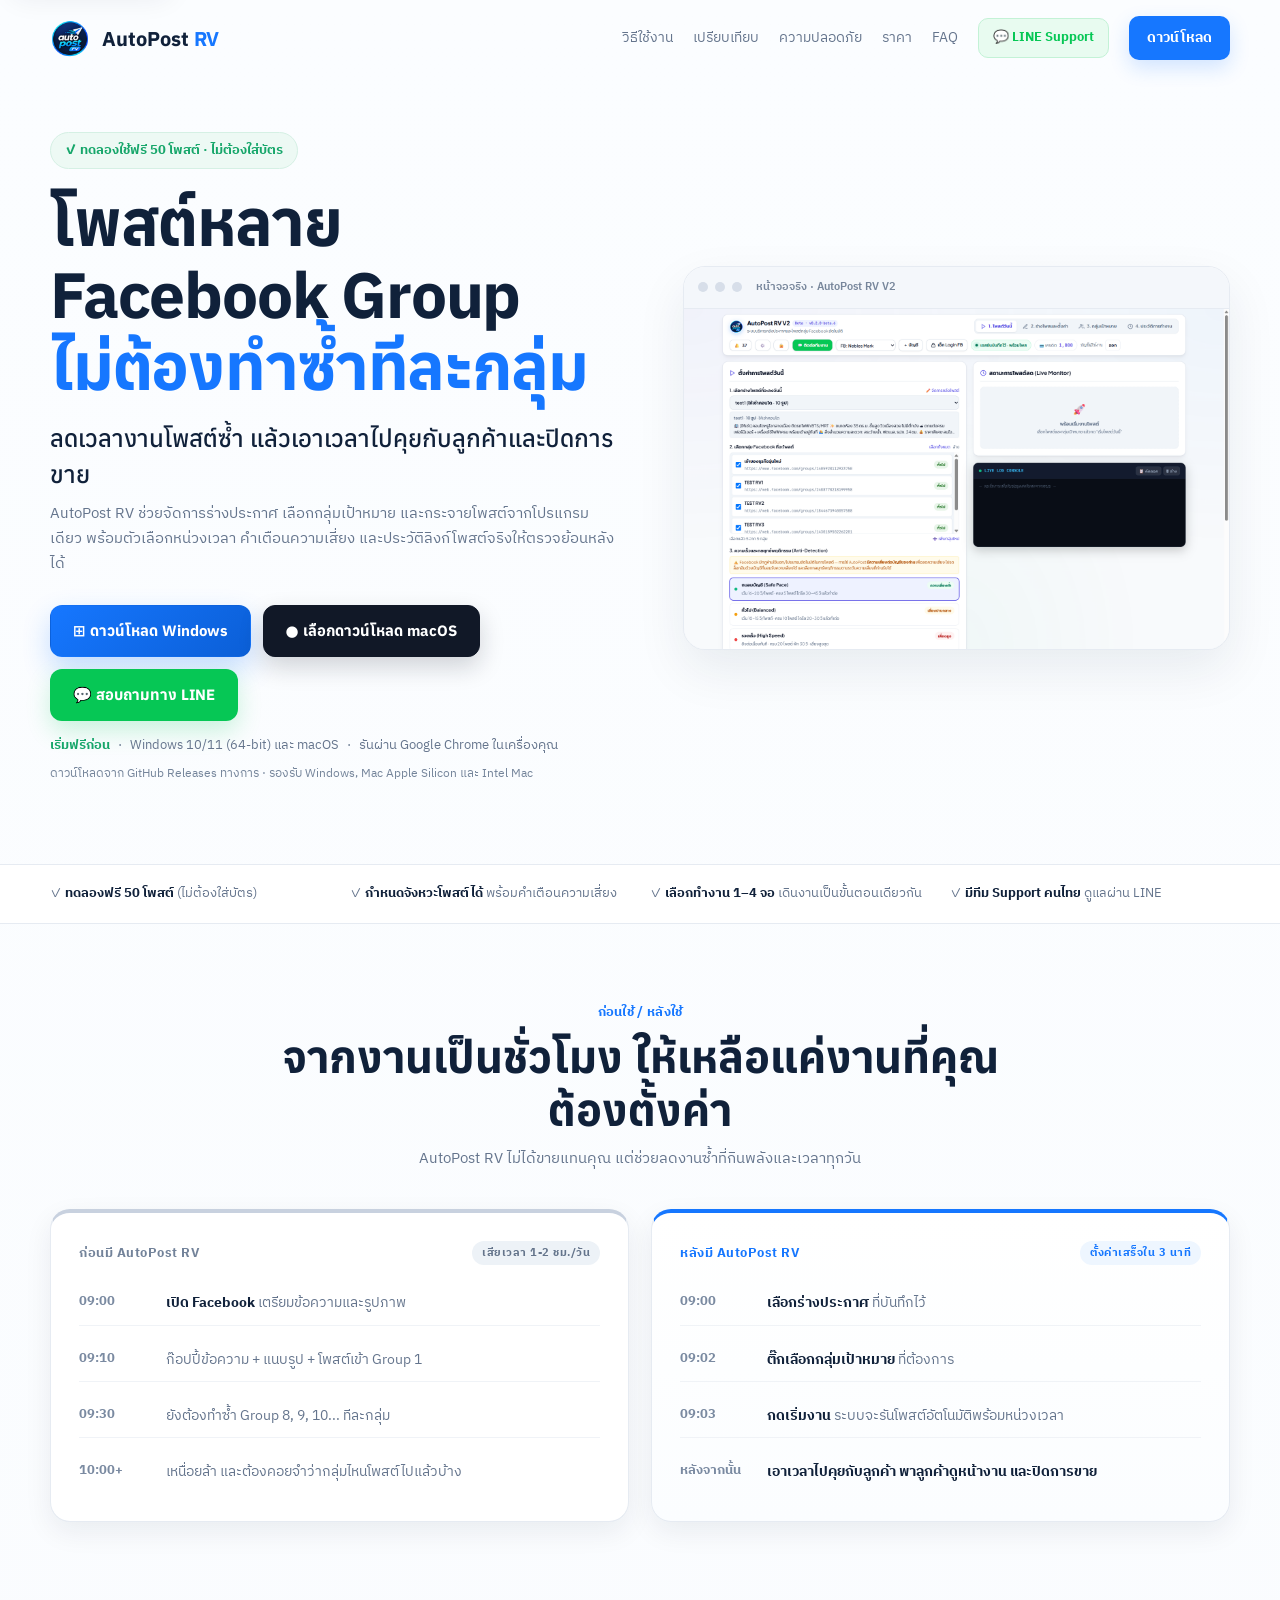
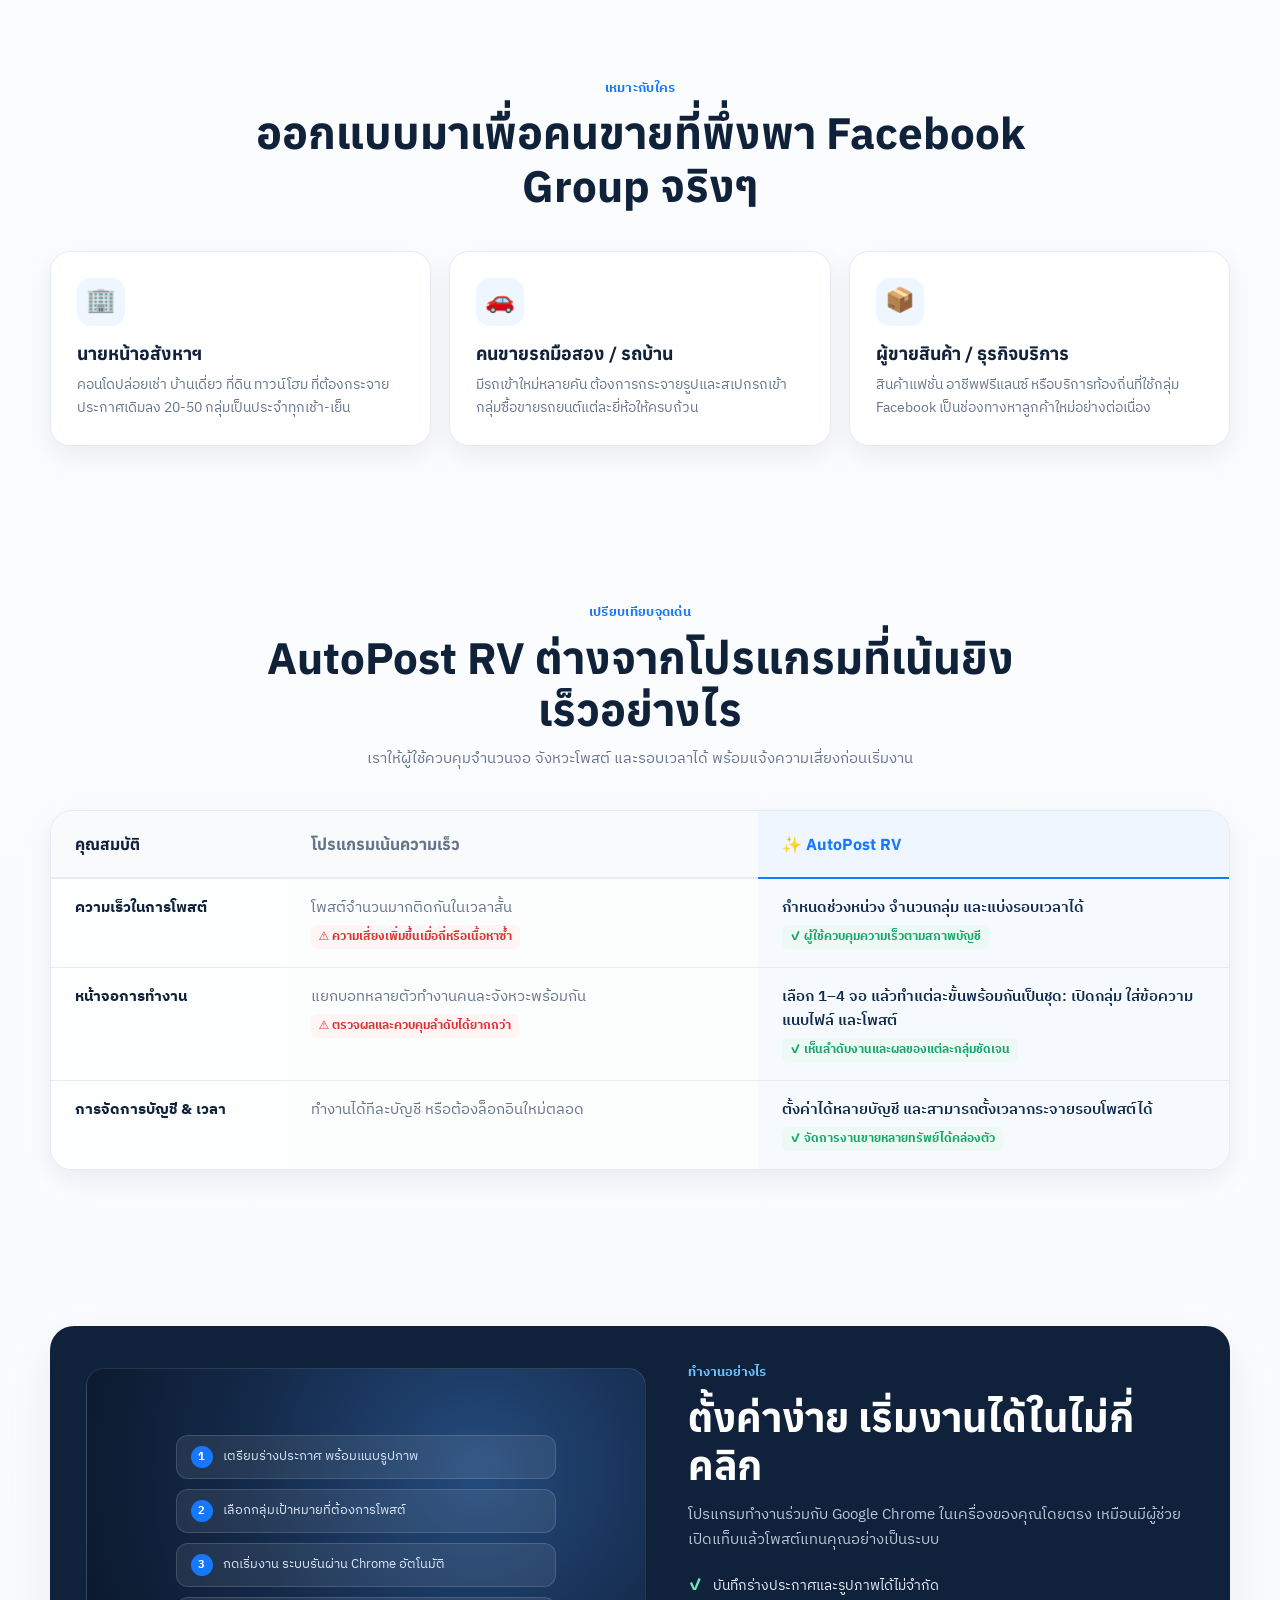
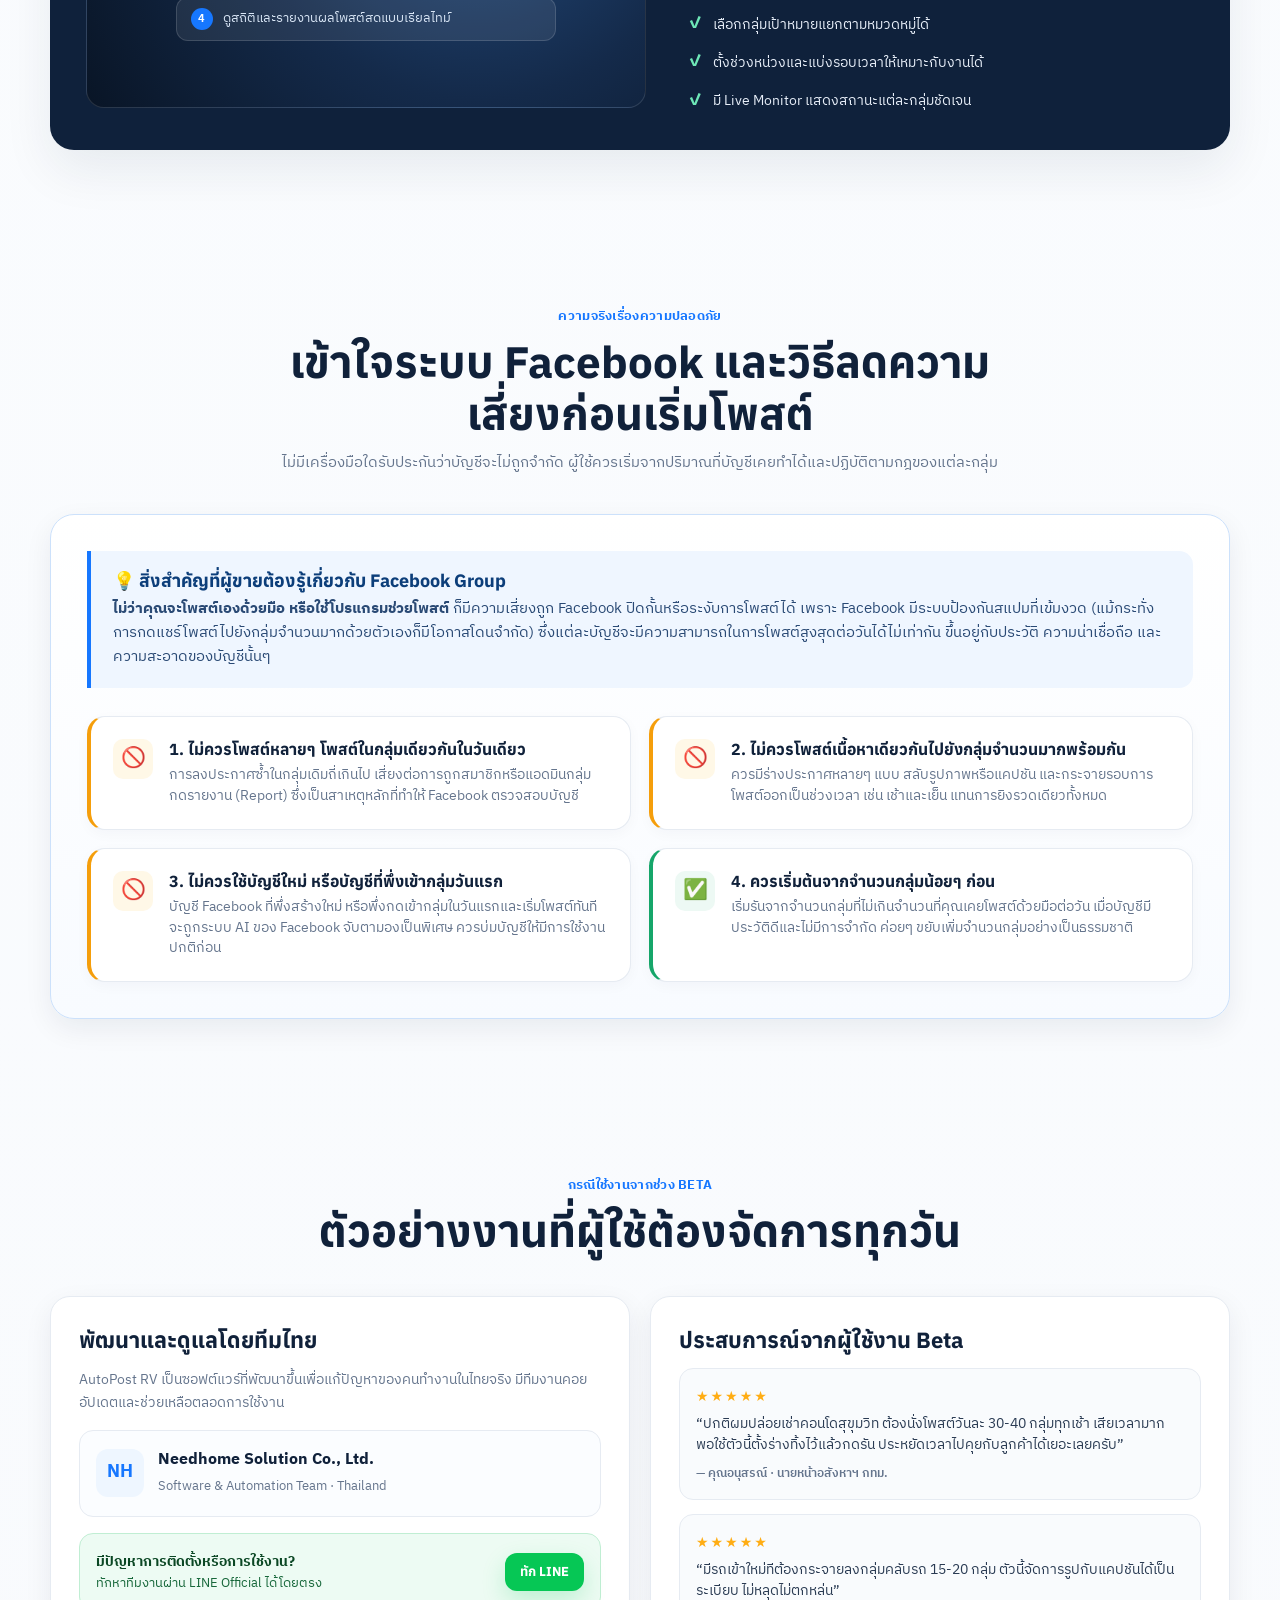
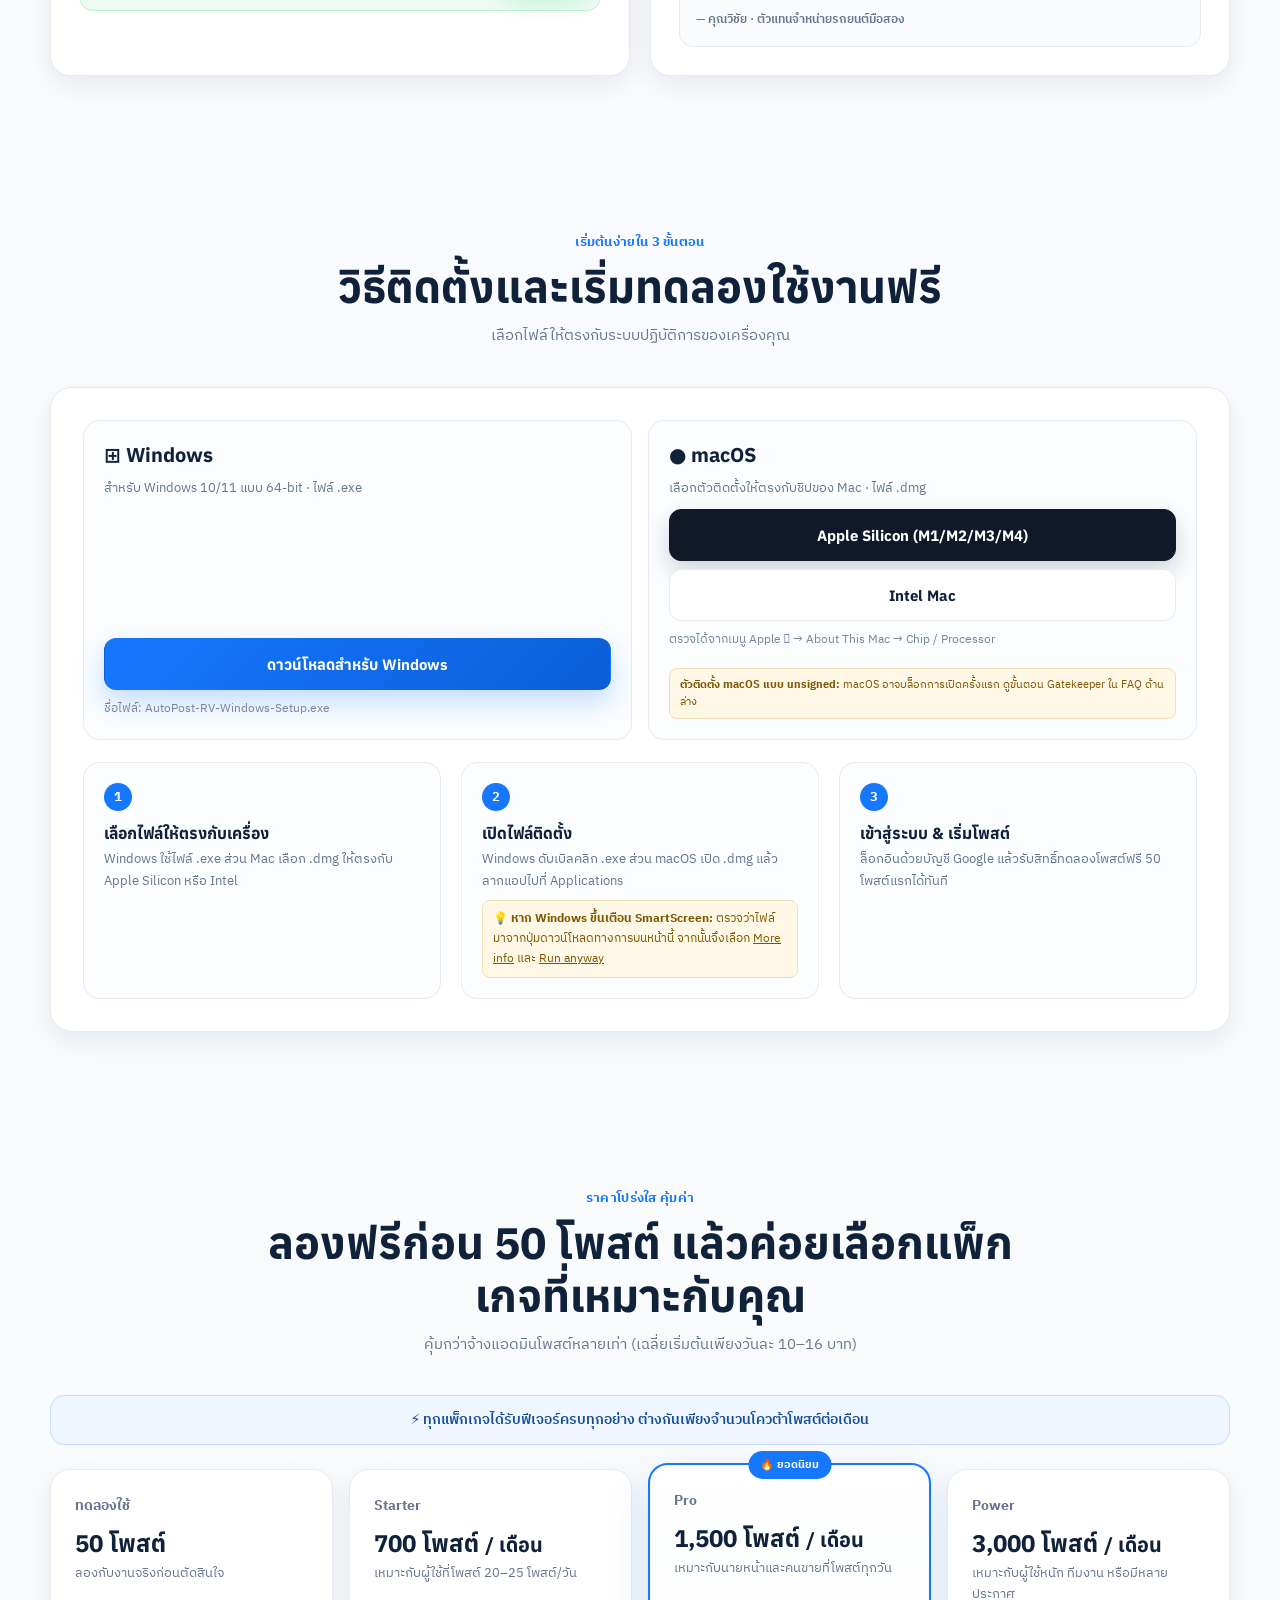
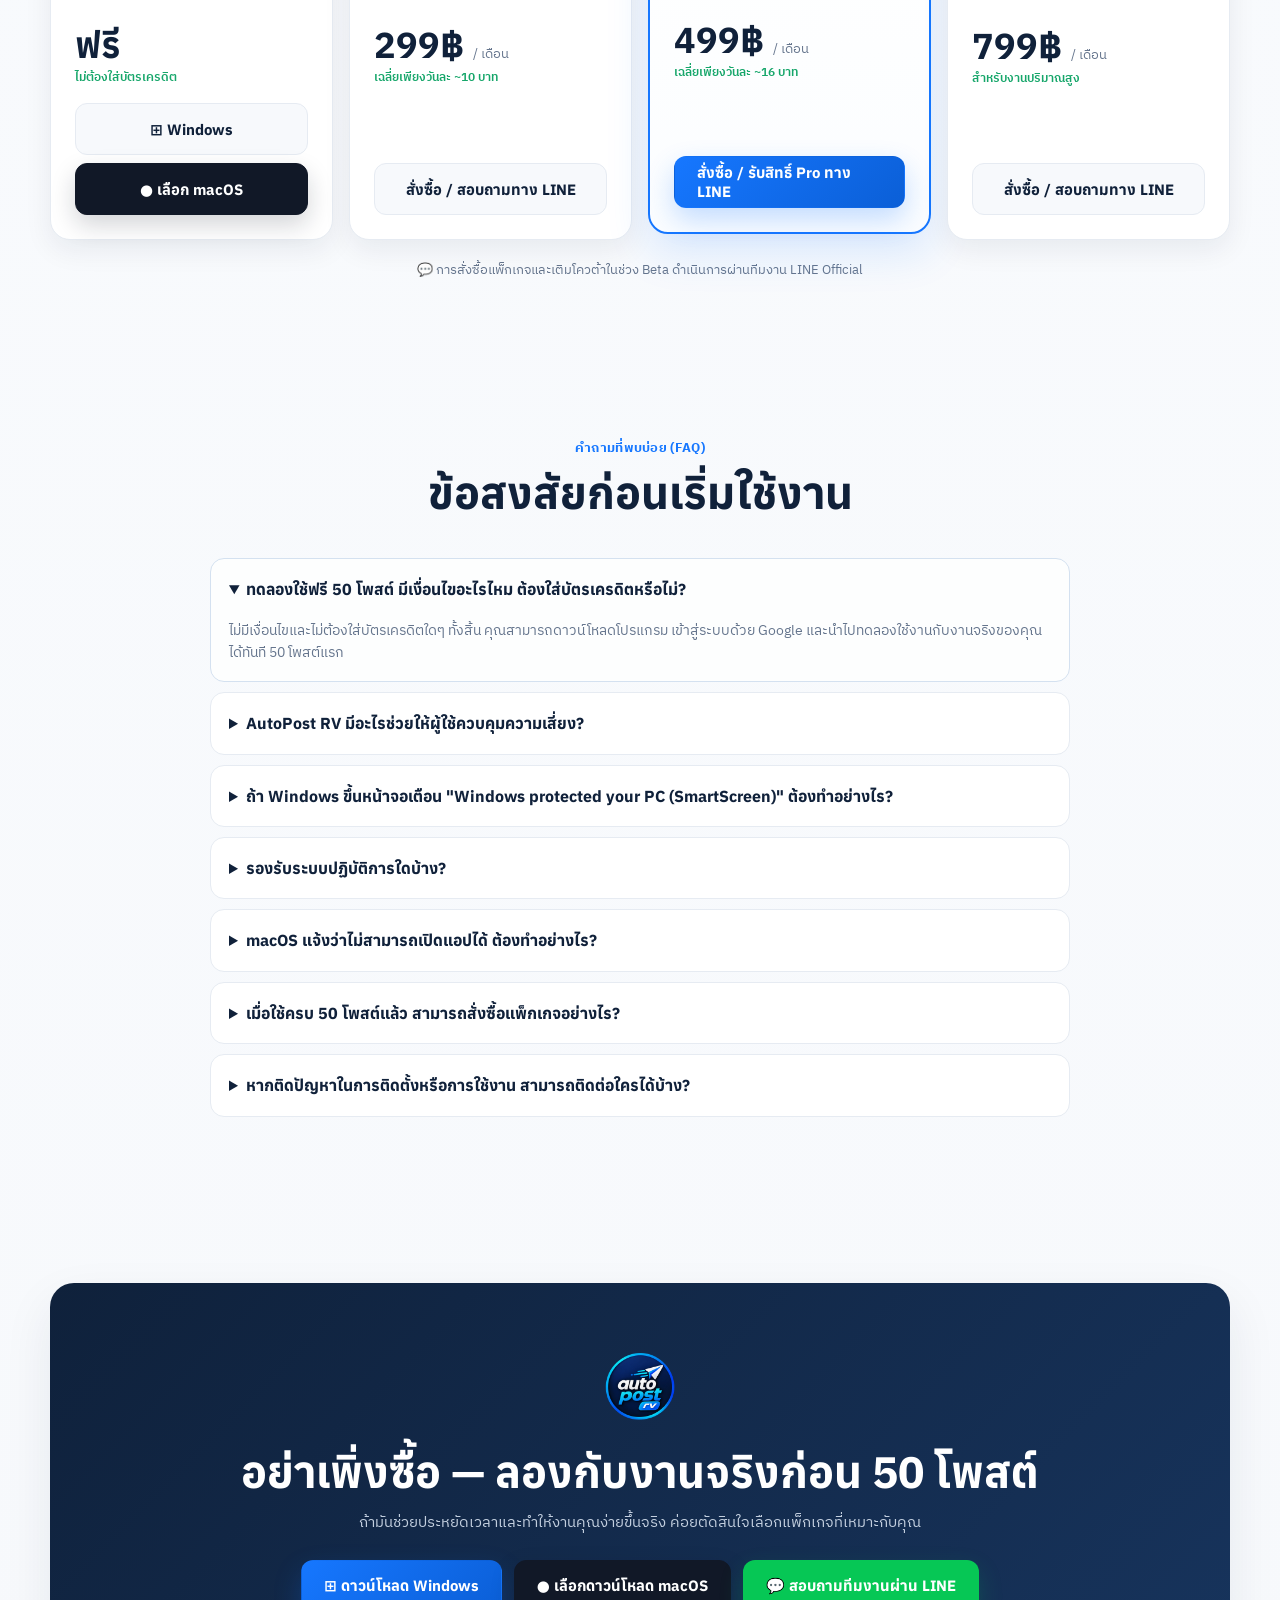
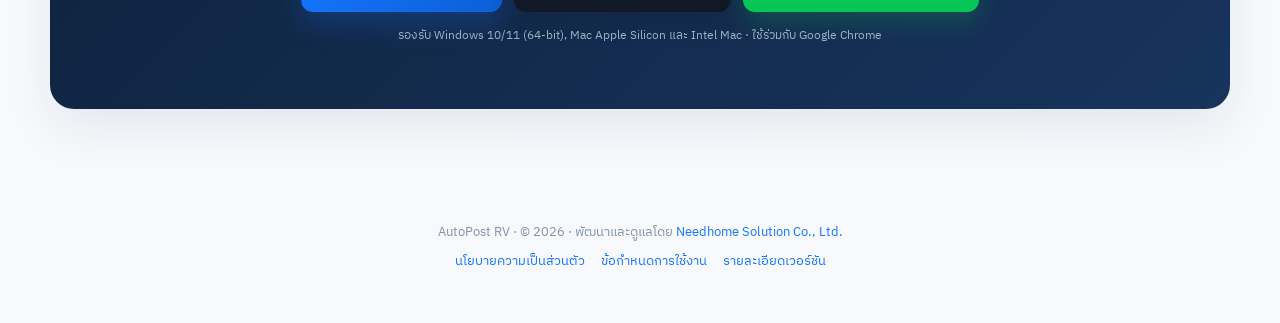
==== index.html @ c0f44b63 "feat: simplify installer names and add Intel Mac" ====
<!doctype html>
<html lang="th">
<head>
  <meta charset="utf-8" />
  <meta name="viewport" content="width=device-width, initial-scale=1" />
  <title>AutoPost RV — โพสต์หลายกลุ่ม ไม่ต้องทำซ้ำทีละกลุ่ม</title>
  <meta name="description" content="AutoPost RV ซอฟต์แวร์ช่วยจัดการและโพสต์ประกาศเข้า Facebook Group หลายกลุ่มอัตโนมัติจากโปรแกรมเดียว ทดลองใช้ฟรี 50 โพสต์ สำหรับ Windows และ macOS" />
  <meta name="robots" content="index,follow,max-image-preview:large" />
  <meta name="theme-color" content="#1677ff" />
  <link rel="canonical" href="https://marknebles.github.io/autopost-rv-landing/" />
  <link rel="icon" type="image/png" sizes="512x512" href="logo.png" />
  <link rel="apple-touch-icon" href="logo.png" />
  <meta property="og:type" content="website" />
  <meta property="og:locale" content="th_TH" />
  <meta property="og:site_name" content="AutoPost RV" />
  <meta property="og:title" content="AutoPost RV — โพสต์หลายกลุ่ม ไม่ต้องทำซ้ำทีละกลุ่ม" />
  <meta property="og:description" content="จัดการร่าง กลุ่มเป้าหมาย รูปและวิดีโอจากโปรแกรมเดียว ทดลองใช้ฟรี 50 โพสต์ สำหรับ Windows และ macOS" />
  <meta property="og:url" content="https://marknebles.github.io/autopost-rv-landing/" />
  <meta property="og:image" content="https://marknebles.github.io/autopost-rv-landing/assets/autopost-v2-dashboard.png" />
  <meta property="og:image:width" content="1600" />
  <meta property="og:image:height" content="1000" />
  <meta property="og:image:alt" content="หน้าจอจริงของ AutoPost RV V2" />
  <meta name="twitter:card" content="summary_large_image" />
  <meta name="twitter:title" content="AutoPost RV — ลดงานโพสต์ Facebook Group ซ้ำ" />
  <meta name="twitter:description" content="ทดลองใช้ฟรี 50 โพสต์ สำหรับ Windows และ macOS" />
  <meta name="twitter:image" content="https://marknebles.github.io/autopost-rv-landing/assets/autopost-v2-dashboard.png" />
  <link rel="preconnect" href="https://fonts.googleapis.com">
  <link rel="preconnect" href="https://fonts.gstatic.com" crossorigin>
  <link href="https://fonts.googleapis.com/css2?family=Anuphan:wght@500;600;700&family=IBM+Plex+Sans+Thai:wght@300;400;500;600;700&display=swap" rel="stylesheet">
  <script type="application/ld+json">
  {
    "@context": "https://schema.org",
    "@type": "SoftwareApplication",
    "name": "AutoPost RV V2",
    "applicationCategory": "BusinessApplication",
    "operatingSystem": "Windows 10, Windows 11, macOS",
    "softwareVersion": "0.2.0-beta.6",
    "description": "โปรแกรมช่วยจัดการร่าง กลุ่มเป้าหมาย รูป วิดีโอ และประวัติการโพสต์ Facebook Group จากเครื่องของผู้ใช้",
    "image": "https://marknebles.github.io/autopost-rv-landing/assets/autopost-v2-dashboard.png",
    "downloadUrl": [
      "https://github.com/Marknebles/autopost-rv-landing/releases/download/v0.2.0-beta.6/AutoPost-RV-Windows-Setup.exe",
      "https://github.com/Marknebles/autopost-rv-landing/releases/download/v0.2.0-beta.6/AutoPost-RV-macOS-Apple-Silicon.dmg",
      "https://github.com/Marknebles/autopost-rv-landing/releases/download/v0.2.0-beta.6/AutoPost-RV-macOS-Intel.dmg"
    ],
    "publisher": {"@type": "Organization", "name": "Needhome Solution Co., Ltd."},
    "offers": {"@type": "Offer", "price": "0", "priceCurrency": "THB", "description": "ทดลองใช้ฟรี 50 โพสต์"}
  }
  </script>
  <style>
    :root{
      --bg:#f7f9fc;
      --paper:#ffffff;
      --ink:#10213a;
      --muted:#65758d;
      --line:#e6ebf2;
      --blue:#1677ff;
      --blue2:#0b5fd7;
      --blueSoft:#eef6ff;
      --green:#16a66a;
      --greenSoft:#edf9f4;
      --line-green:#06c755;
      --line-green-dark:#05b04b;
      --amber:#b77a00;
      --amberSoft:#fff8e7;
      --red:#e03131;
      --redSoft:#fff5f5;
      --shadow:0 20px 50px rgba(16,33,58,.08);
      --shadow2:0 10px 28px rgba(16,33,58,.07);
      --max:1180px;
      --display:"Anuphan","IBM Plex Sans Thai",system-ui,sans-serif;
      --body:"IBM Plex Sans Thai",system-ui,-apple-system,sans-serif;
    }

    *{box-sizing:border-box}
    html{scroll-behavior:smooth}
    img{max-width:100%}
    body{
      margin:0;
      color:var(--ink);
      background:
        radial-gradient(800px 420px at 85% -5%, rgba(22,119,255,.10), transparent 60%),
        linear-gradient(180deg,#fbfdff 0,#f7f9fc 100%);
      font-family:var(--body);
      line-height:1.65;
    }

    a{color:inherit}
    .wrap{width:min(var(--max),calc(100% - 40px));margin:auto}
    .skip-link{position:fixed;left:12px;top:12px;z-index:999;padding:10px 14px;border-radius:10px;background:#fff;color:var(--ink);box-shadow:var(--shadow2);transform:translateY(-150%);transition:transform .15s}
    .skip-link:focus{transform:translateY(0)}
    a:focus-visible,button:focus-visible,summary:focus-visible{outline:3px solid rgba(22,119,255,.42);outline-offset:3px;border-radius:8px}

    .nav{
      height:76px;
      display:flex;
      align-items:center;
      justify-content:space-between;
    }
    .brand{display:flex;align-items:center;gap:12px;font:700 20px var(--display);text-decoration:none}
    .brand img{width:40px;height:40px;border-radius:50%}
    .brand span{color:var(--blue)}
    .navlinks{display:flex;align-items:center;gap:20px;font-size:14px;color:var(--muted)}
    .navlinks a{text-decoration:none;transition:.15s}
    .navlinks a:hover{color:var(--ink)}
    .nav-line-btn{
      display:inline-flex;
      align-items:center;
      gap:6px;
      color:var(--line-green) !important;
      background:#e8fbf0;
      border:1px solid #c3f2d6;
      padding:8px 14px;
      border-radius:10px;
      font-weight:700;
      font-size:13px;
    }
    .nav-line-btn:hover{background:#d5f7e4}
    .navcta{
      color:#fff !important;
      background:var(--blue);
      padding:10px 18px;
      border-radius:10px;
      font-weight:700;
      box-shadow:0 8px 20px rgba(22,119,255,.18);
      transition:.18s ease;
    }
    .navcta:hover{transform:translateY(-1px);box-shadow:0 10px 24px rgba(22,119,255,.25)}

    .hero{
      display:grid;
      grid-template-columns:1.02fr .98fr;
      gap:64px;
      align-items:center;
      padding:56px 0 80px;
    }
    .hero > *{min-width:0}
    .eyebrow{
      display:inline-flex;
      align-items:center;
      gap:8px;
      color:var(--green);
      background:var(--greenSoft);
      border:1px solid #d5f0e4;
      border-radius:999px;
      padding:7px 14px;
      font-size:13px;
      font-weight:700;
      margin-bottom:18px;
    }
    h1{
      margin:0 0 18px;
      font:700 clamp(38px,5.2vw,64px)/1.12 var(--display);
      letter-spacing:-1.2px;
    }
    h1 .accent{color:var(--blue)}
    .lead{
      margin:0 0 10px;
      font:500 clamp(18px,2vw,24px)/1.5 var(--display);
      max-width:700px;
      color:var(--ink);
    }
    .sub{
      margin:0 0 28px;
      color:var(--muted);
      font-size:15px;
      max-width:660px;
    }
    .ctas{display:flex;gap:12px;flex-wrap:wrap;align-items:center}
    .btn{
      display:inline-flex;
      align-items:center;
      justify-content:center;
      gap:9px;
      min-height:52px;
      padding:0 22px;
      border-radius:12px;
      text-decoration:none;
      font:700 15px var(--display);
      transition:.18s ease;
      border:1px solid var(--line);
      cursor:pointer;
    }
    .btn.primary{
      color:#fff;
      border-color:transparent;
      background:linear-gradient(135deg,var(--blue),var(--blue2));
      box-shadow:0 12px 28px rgba(22,119,255,.24);
    }
    .btn.primary:hover{transform:translateY(-2px);box-shadow:0 16px 34px rgba(22,119,255,.30)}
    .btn.secondary{background:#fff;color:var(--ink)}
    .btn.secondary:hover{background:#f4f7fb}
    .btn.mac{
      color:#fff;
      background:#111827;
      border-color:#111827;
      box-shadow:0 10px 24px rgba(17,24,39,.18);
    }
    .btn.mac:hover{background:#253044;transform:translateY(-2px)}
    .btn.line{
      background:var(--line-green);
      color:#fff;
      border-color:transparent;
      box-shadow:0 10px 24px rgba(6,199,85,.20);
    }
    .btn.line:hover{background:var(--line-green-dark);transform:translateY(-2px)}
    .micro{
      margin-top:14px;
      font-size:13px;
      color:var(--muted);
      display:flex;
      align-items:center;
      gap:8px;
      flex-wrap:wrap;
    }
    .micro b{color:var(--green)}
    .release-proof{margin-top:9px;color:#75859b;font-size:11.5px}

    .product-shell{
      background:#fff;
      border:1px solid var(--line);
      border-radius:22px;
      box-shadow:var(--shadow);
      min-width:0;
      overflow:hidden;
    }
    .windowbar{
      height:42px;
      background:#f4f7fb;
      border-bottom:1px solid var(--line);
      display:flex;
      align-items:center;
      gap:7px;
      padding:0 14px;
    }
    .dot{width:10px;height:10px;border-radius:50%;background:#d7dee9}
    .windowtitle{margin-left:7px;color:#77869b;font-size:11px;font-weight:600}
    .product-shot{
      display:block;
      width:100%;
      height:auto;
      object-fit:contain;
      background:#eef2f8;
    }

    .trustbar{
      border-top:1px solid var(--line);
      border-bottom:1px solid var(--line);
      background:#fff;
    }
    .trustitems{
      display:grid;
      grid-template-columns:repeat(4,1fr);
      gap:20px;
      padding:18px 0;
      color:var(--muted);
      font-size:13px;
    }
    .trustitems b{color:var(--ink)}

    section{padding:78px 0}
    .section-head{text-align:center;max-width:780px;margin:0 auto 38px}
    .section-head .kicker{color:var(--blue);font-weight:700;font-size:13px;letter-spacing:.3px;text-transform:uppercase}
    .section-head h2{margin:8px 0 10px;font:700 clamp(28px,3.8vw,44px)/1.2 var(--display)}
    .section-head p{margin:0;color:var(--muted);font-size:15px}

    /* Before vs After */
    .beforeafter{
      display:grid;
      grid-template-columns:1fr 1fr;
      gap:22px;
    }
    .ba{
      background:#fff;
      border:1px solid var(--line);
      border-radius:20px;
      padding:28px;
      box-shadow:var(--shadow2);
    }
    .ba.before{border-top:4px solid #c8d1df}
    .ba.after{border-top:4px solid var(--blue);background:linear-gradient(180deg,#fff 0%,#fbfdff 100%)}
    .ba-label{
      font-size:13px;font-weight:700;letter-spacing:.5px;
      margin-bottom:16px;display:flex;align-items:center;justify-content:space-between;
    }
    .before .ba-label{color:#73839a}
    .after .ba-label{color:var(--blue)}
    .badge-pill{padding:3px 10px;border-radius:999px;font-size:11px;font-weight:700}
    .badge-pill.gray{background:#edf2f7;color:#64748b}
    .badge-pill.blue{background:var(--blueSoft);color:var(--blue)}
    .timeline{display:grid;gap:12px}
    .timeitem{
      display:grid;grid-template-columns:75px 1fr;gap:12px;
      padding:10px 0;border-bottom:1px solid #f0f3f7
    }
    .timeitem:last-child{border-bottom:none}
    .time{font-weight:700;color:#7a8aa1;font-size:13px}
    .task{color:var(--muted);font-size:14px}
    .task b{color:var(--ink)}

    /* Cards - Target Audience */
    .cards{display:grid;grid-template-columns:repeat(3,1fr);gap:18px}
    .card{
      background:#fff;
      border:1px solid var(--line);
      border-radius:20px;
      padding:26px;
      box-shadow:var(--shadow2);
    }
    .card .icon{
      width:48px;height:48px;display:grid;place-items:center;
      border-radius:14px;background:var(--blueSoft);
      font-size:24px;margin-bottom:16px
    }
    .card h3{margin:0 0 8px;font:700 18px var(--display)}
    .card p{margin:0;color:var(--muted);font-size:14px}

    /* Comparison Table (โปรแกรมอื่น vs AutoPost RV) */
    .comparison-wrapper{
      background:#fff;
      border:1px solid var(--line);
      border-radius:22px;
      box-shadow:var(--shadow2);
      overflow:hidden;
    }
    .comp-table{
      width:100%;
      min-width:720px;
      border-collapse:collapse;
      text-align:left;
    }
    .comp-table th{
      padding:20px 24px;
      font-family:var(--display);
      font-weight:700;
      font-size:16px;
      background:#f8fafc;
      border-bottom:2px solid var(--line);
    }
    .comp-table th.other-col{color:#64748b;width:40%}
    .comp-table th.rv-col{
      color:var(--blue);
      background:#eff6ff;
      border-bottom:2px solid var(--blue);
      width:40%;
    }
    .comp-table th.feature-col{width:20%;color:var(--ink)}
    .comp-table td{
      padding:18px 24px;
      border-bottom:1px solid var(--line);
      font-size:14.5px;
      vertical-align:top;
    }
    .comp-table tr:last-child td{border-bottom:none}
    .comp-table td.feature-col{
      font-weight:700;
      color:var(--ink);
      background:#fdfefe;
    }
    .comp-table td.other-col{
      color:#64748b;
      background:#fcfdfd;
    }
    .comp-table td.rv-col{
      background:#f6faff;
      font-weight:600;
      color:#102a4e;
    }
    .bad-tag{
      display:inline-block;
      padding:2px 8px;
      border-radius:6px;
      background:var(--redSoft);
      color:var(--red);
      font-size:12px;
      font-weight:700;
      margin-top:4px;
    }
    .good-tag{
      display:inline-block;
      padding:2px 8px;
      border-radius:6px;
      background:var(--greenSoft);
      color:var(--green);
      font-size:12px;
      font-weight:700;
      margin-top:4px;
    }

    /* Workflow Demo */
    .demo{
      display:grid;
      grid-template-columns:1.05fr .95fr;
      gap:42px;
      align-items:center;
      background:#0f213b;
      border-radius:24px;
      padding:36px;
      color:#fff;
      box-shadow:var(--shadow);
    }
    .video-placeholder{
      min-height:340px;
      border-radius:18px;
      background:
        radial-gradient(circle at 70% 30%,#244b7d 0,#142a4a 50%,#091526 100%);
      display:flex;
      flex-direction:column;
      justify-content:center;
      align-items:center;
      border:1px solid rgba(255,255,255,.12);
      position:relative;
      overflow:hidden;
      padding:24px;
      text-align:center;
    }
    .video-placeholder iframe{
      position:absolute;
      inset:0;
      width:100%;
      height:100%;
      border:0;
    }
    .demo-steps-preview{
      display:grid;
      gap:10px;
      width:100%;
      max-width:380px;
      text-align:left;
    }
    .step-badge{
      background:rgba(255,255,255,.08);
      border:1px solid rgba(255,255,255,.14);
      padding:10px 14px;
      border-radius:12px;
      font-size:13px;
      color:#d8e5f5;
      display:flex;
      align-items:center;
      gap:10px;
    }
    .step-badge .num{
      background:var(--blue);
      color:#fff;
      width:22px;
      height:22px;
      border-radius:50%;
      display:grid;
      place-items:center;
      font-size:11px;
      font-weight:700;
      flex-shrink:0;
    }
    .democopy .kicker{color:#6dc3ff;font-size:13px;font-weight:700;text-transform:uppercase}
    .democopy h2{font:700 clamp(28px,3.8vw,40px)/1.2 var(--display);margin:10px 0 14px}
    .democopy p{color:#bac8da;margin:0 0 20px;font-size:15px}
    .checklist{display:grid;gap:12px}
    .check{display:flex;gap:10px;color:#e7eef8;font-size:14px;align-items:center}
    .check span:first-child{color:#6ee7b7;font-weight:bold;font-size:16px}

    /* Honest Authority / Safe Posting Guidelines Section */
    .guideline-container{
      background:#fff;
      border:1px solid #cce1fb;
      border-radius:24px;
      padding:36px;
      box-shadow:var(--shadow2);
      background:linear-gradient(180deg,#ffffff 0%,#f8fbff 100%);
    }
    .guideline-intro{
      background:#eff6ff;
      border-left:4px solid var(--blue);
      padding:18px 22px;
      border-radius:0 14px 14px 0;
      margin-bottom:28px;
    }
    .guideline-intro h3{
      margin:0 0 6px;
      font:700 18px var(--display);
      color:#0c3e7a;
      display:flex;
      align-items:center;
      gap:8px;
    }
    .guideline-intro p{
      margin:0;
      color:#2a4a75;
      font-size:14.5px;
      line-height:1.65;
    }
    .rules-grid{
      display:grid;
      grid-template-columns:repeat(2,1fr);
      gap:18px;
    }
    .rule-card{
      background:#fff;
      border:1px solid var(--line);
      border-radius:18px;
      padding:22px;
      display:flex;
      gap:16px;
      align-items:flex-start;
      box-shadow:0 4px 14px rgba(16,33,58,.03);
    }
    .rule-card.warning{border-left:4px solid #f59e0b}
    .rule-card.success{border-left:4px solid var(--green)}
    .rule-icon{
      width:40px;
      height:40px;
      border-radius:10px;
      display:grid;
      place-items:center;
      font-size:20px;
      flex-shrink:0;
    }
    .rule-card.warning .rule-icon{background:var(--amberSoft);color:#b45309}
    .rule-card.success .rule-icon{background:var(--greenSoft);color:var(--green)}
    .rule-content h4{margin:0 0 6px;font:700 16px var(--display);color:var(--ink)}
    .rule-content p{margin:0;color:var(--muted);font-size:13.5px;line-height:1.55}

    /* Social Proof */
    .proof{
      display:grid;
      grid-template-columns:1fr 1fr;
      gap:20px;
      align-items:stretch;
    }
    .trust-box,.review-box{
      background:#fff;border:1px solid var(--line);border-radius:20px;padding:28px;box-shadow:var(--shadow2)
    }
    .trust-box h3,.review-box h3{margin:0 0 8px;font:700 22px var(--display)}
    .trust-box p,.review-box p{color:var(--muted);font-size:14px}
    .company{
      display:flex;align-items:center;gap:14px;
      padding:16px;border:1px solid var(--line);border-radius:14px;margin-top:16px;
      background:#fbfdff;
    }
    .company-logo{
      width:48px;height:48px;border-radius:12px;
      display:grid;place-items:center;background:var(--blueSoft);
      color:var(--blue);font-weight:800;font-size:18px;
    }
    .company b{display:block;color:var(--ink)}
    .company small{color:var(--muted)}
    .line-support-card{
      margin-top:16px;
      background:#edfbf3;
      border:1px solid #c0eed3;
      border-radius:14px;
      padding:16px;
      display:flex;
      align-items:center;
      justify-content:space-between;
      gap:12px;
    }
    .line-support-card .text{font-size:13px;color:#18683b}
    .line-support-card .text b{display:block;font-size:14px;color:#0b4724}

    .review{
      background:#f9fbfd;border:1px solid var(--line);border-radius:14px;padding:16px;margin-top:14px
    }
    .stars{color:#ffad14;letter-spacing:2px;margin-bottom:6px;font-size:14px}
    .review-quote{color:#2a3b53;font-size:13.5px;line-height:1.55;margin-bottom:8px}
    .review-author{color:var(--muted);font-size:12px;font-weight:600}

    /* Installation Steps */
    .install-guide{
      background:#fff;
      border:1px solid var(--line);
      border-radius:22px;
      padding:32px;
      box-shadow:var(--shadow2);
      margin-top:20px;
    }
    .platform-downloads{display:grid;grid-template-columns:repeat(2,1fr);gap:16px;margin-bottom:22px}
    .platform-card{
      display:flex;
      flex-direction:column;
      gap:10px;
      padding:20px;
      border:1px solid var(--line);
      border-radius:16px;
      background:#fbfdff;
    }
    .platform-card h3{margin:0;font:700 20px var(--display)}
    .platform-card p{margin:0;color:var(--muted);font-size:13px}
    .platform-card .btn{margin-top:auto;width:100%}
    .platform-actions{display:grid;gap:8px;margin-top:auto}
    .platform-actions .btn{margin-top:0}
    .platform-meta{font-size:11.5px;color:#75859b}
    .install-steps{display:grid;grid-template-columns:repeat(3,1fr);gap:20px}
    .inst-step{
      background:#fbfdff;
      border:1px solid var(--line);
      border-radius:16px;
      padding:20px;
    }
    .inst-step-num{
      display:inline-block;
      width:28px;
      height:28px;
      border-radius:50%;
      background:var(--blue);
      color:#fff;
      text-align:center;
      line-height:28px;
      font-weight:700;
      font-size:13px;
      margin-bottom:12px;
    }
    .inst-step h4{margin:0 0 6px;font:700 16px var(--display)}
    .inst-step p{margin:0;color:var(--muted);font-size:13px}
    .smartscreen-tip{
      margin-top:8px;
      padding:8px 10px;
      background:#fff8e7;
      border-radius:8px;
      border:1px solid #f2dfb3;
      font-size:12px;
      color:#7d5600;
    }
    .gatekeeper-tip{margin-top:8px;padding:8px 10px;background:#fff8e7;border:1px solid #f2dfb3;border-radius:8px;color:#7d5600;font-size:11px;line-height:1.5}
    .gatekeeper-tip code{font-family:ui-monospace,SFMono-Regular,Consolas,monospace;overflow-wrap:anywhere}

    /* Pricing */
    .pricing-banner{
      background:#eff6ff;
      border:1px solid #c7dffa;
      border-radius:14px;
      padding:12px 20px;
      text-align:center;
      color:#134e96;
      font-weight:600;
      font-size:14px;
      margin-bottom:24px;
    }
    .pricing{display:grid;grid-template-columns:repeat(4,1fr);gap:16px}
    .price-card{
      background:#fff;
      border:1px solid var(--line);
      border-radius:20px;
      padding:24px;
      display:flex;
      flex-direction:column;
      position:relative;
      box-shadow:var(--shadow2);
    }
    .price-card.featured{
      border:2px solid var(--blue);
      box-shadow:0 18px 44px rgba(22,119,255,.14);
      transform:translateY(-6px);
      background:linear-gradient(180deg,#fff 0%,#fbfdff 100%);
    }
    .badge{
      position:absolute;top:0;left:50%;transform:translate(-50%,-50%);
      background:var(--blue);color:#fff;
      border-radius:999px;padding:5px 12px;
      font-size:11px;font-weight:700;white-space:nowrap
    }
    .plan{color:var(--muted);font-weight:700;font-size:14px}
    .quota{font:700 24px var(--display);margin:10px 0 4px;color:var(--ink)}
    .use{color:var(--muted);font-size:13px;min-height:42px}
    .price{font:700 36px var(--display);margin:16px 0 0;color:var(--ink)}
    .price small{font:400 13px var(--body);color:var(--muted)}
    .price-note{font-size:12px;color:var(--green);margin:0 0 16px;font-weight:600}
    .price-card .btn{margin-top:auto;width:100%}
    .price-downloads{display:grid;gap:8px;margin-top:auto}
    .price-downloads .btn{margin-top:0}
    .btn.ghost{background:#f7f9fc;border-color:var(--line);color:var(--ink)}
    .btn.ghost:hover{background:#edf2f8}
    .pricing-footer-note{
      text-align:center;
      margin-top:20px;
      font-size:13px;
      color:var(--muted);
    }

    /* FAQ */
    .faq{max-width:860px;margin:auto}
    details{
      background:#fff;border:1px solid var(--line);
      border-radius:14px;padding:0 18px;margin-bottom:10px;
      transition:background .15s;
    }
    details[open]{background:#fdfefe;border-color:#d4e1f0}
    summary{
      cursor:pointer;padding:17px 0;font-weight:700;font-family:var(--display);color:var(--ink)
    }
    details p{color:var(--muted);font-size:14px;margin:0 0 17px;line-height:1.6}

    /* Final CTA */
    .final{
      text-align:center;
      background:linear-gradient(135deg,#0f213b,#17345d);
      border-radius:24px;
      padding:64px 24px;
      color:#fff;
      box-shadow:var(--shadow)
    }
    .final img{width:76px;height:76px;border-radius:50%;margin-bottom:14px}
    .final h2{font:700 clamp(28px,4vw,44px)/1.2 var(--display);margin:0 0 12px}
    .final p{max-width:650px;margin:0 auto 24px;color:#c3cfdf;font-size:15px}
    .final-ctas{display:flex;justify-content:center;gap:12px;flex-wrap:wrap}
    .install{margin-top:14px;color:#9fb0c5;font-size:12px}

    footer{text-align:center;color:#8493a8;padding:36px 0 50px;font-size:12.5px}
    footer a{color:var(--blue);text-decoration:none}
    .footer-links{display:flex;justify-content:center;gap:16px;flex-wrap:wrap;margin-top:8px}

    .sticky{display:none}

    @media(max-width:980px){
      .hero,.demo,.proof,.rules-grid{grid-template-columns:1fr}
      .hero{gap:38px}
      .pricing{grid-template-columns:repeat(2,1fr)}
      .cards,.install-steps{grid-template-columns:1fr}
      .trustitems{grid-template-columns:repeat(2,1fr)}
      .comp-table th, .comp-table td{padding:14px 12px;font-size:13px}
    }

    @media(max-width:700px){
      .wrap{width:min(var(--max),calc(100% - 28px))}
      .nav{height:auto;padding:14px 0;gap:12px}
      .navlinks{gap:8px}
      .navlinks a:not(.navcta){display:none}
      .navcta{padding:9px 12px;font-size:12px;white-space:nowrap}
      .hero{padding:40px 0 50px}
      .pricing{grid-template-columns:1fr}
      .platform-downloads{grid-template-columns:1fr}
      .beforeafter,.trustitems{grid-template-columns:1fr}
      .price-card.featured{transform:none}
      section{padding:54px 0}
      .section-head{text-align:left}
      .demo{padding:22px}
      .video-placeholder{min-height:220px}
      .guideline-container{padding:22px}
      .ctas .btn,.final-ctas .btn{width:100%}
      .sticky{
        display:flex;
        position:fixed;
        left:10px;
        right:10px;
        bottom:10px;
        z-index:99;
        gap:8px;
      }
      .sticky .sticky-download{
        flex:1.2;
        background:linear-gradient(135deg,var(--blue),var(--blue2));
        color:#fff;
        text-align:center;
        text-decoration:none;
        padding:12px 14px;
        border-radius:12px;
        font-weight:700;
        font-size:13.5px;
        box-shadow:0 12px 30px rgba(16,33,58,.28);
        display:flex;
        align-items:center;
        justify-content:center;
      }
      .sticky .sticky-line{
        flex:0.8;
        background:var(--line-green);
        color:#fff;
        text-align:center;
        text-decoration:none;
        padding:12px 10px;
        border-radius:12px;
        font-weight:700;
        font-size:13px;
        box-shadow:0 12px 30px rgba(6,199,85,.24);
        display:flex;
        align-items:center;
        justify-content:center;
        gap:4px;
      }
      footer{padding-bottom:90px}
    }

    @media(prefers-reduced-motion:reduce){
      html{scroll-behavior:auto}
      *,*::before,*::after{animation-duration:.01ms!important;animation-iteration-count:1!important;transition-duration:.01ms!important}
    }
  </style>
</head>
<body>

<a class="skip-link" href="#main-content">ข้ามไปยังเนื้อหาหลัก</a>
<main id="main-content">
<div class="wrap">
  <nav class="nav" aria-label="เมนูหลัก">
    <a href="./" class="brand"><img src="logo.png" width="40" height="40" alt="AutoPost RV"><div>AutoPost <span>RV</span></div></a>
    <div class="navlinks">
      <a href="#how">วิธีใช้งาน</a>
      <a href="#compare">เปรียบเทียบ</a>
      <a href="#safety">ความปลอดภัย</a>
      <a href="#pricing">ราคา</a>
      <a href="#faq">FAQ</a>
      <a class="nav-line-btn line-link" href="https://lin.ee/zmcFMcc" target="_blank" rel="noopener noreferrer">💬 LINE Support</a>
      <a class="navcta" href="#download">ดาวน์โหลด</a>
    </div>
  </nav>

  <header class="hero">
    <div>
      <div class="eyebrow">✓ ทดลองใช้ฟรี 50 โพสต์ · ไม่ต้องใส่บัตร</div>
      <h1>โพสต์หลาย Facebook Group<br><span class="accent">ไม่ต้องทำซ้ำทีละกลุ่ม</span></h1>
      <p class="lead">ลดเวลางานโพสต์ซ้ำ แล้วเอาเวลาไปคุยกับลูกค้าและปิดการขาย</p>
      <p class="sub">AutoPost RV ช่วยจัดการร่างประกาศ เลือกกลุ่มเป้าหมาย และกระจายโพสต์จากโปรแกรมเดียว พร้อมตัวเลือกหน่วงเวลา คำเตือนความเสี่ยง และประวัติลิงก์โพสต์จริงให้ตรวจย้อนหลังได้</p>
      <div class="ctas">
        <a class="btn primary windows-download-link" href="https://github.com/Marknebles/autopost-rv-landing/releases/download/v0.2.0-beta.6/AutoPost-RV-Windows-Setup.exe">⊞ ดาวน์โหลด Windows</a>
        <a class="btn mac" href="#download">● เลือกดาวน์โหลด macOS</a>
        <a class="btn line line-link" href="https://lin.ee/zmcFMcc" target="_blank" rel="noopener noreferrer">💬 สอบถามทาง LINE</a>
      </div>
      <div class="micro">
        <span><b>เริ่มฟรีก่อน</b></span>
        <span>·</span>
        <span>Windows 10/11 (64-bit) และ macOS</span>
        <span>·</span>
        <span>รันผ่าน Google Chrome ในเครื่องคุณ</span>
      </div>
      <div class="release-proof">ดาวน์โหลดจาก GitHub Releases ทางการ · รองรับ Windows, Mac Apple Silicon และ Intel Mac</div>
    </div>

    <div class="product-shell" aria-label="ภาพหน้าจอจริงของ AutoPost RV V2">
      <div class="windowbar"><span class="dot"></span><span class="dot"></span><span class="dot"></span><span class="windowtitle">หน้าจอจริง · AutoPost RV V2</span></div>
      <img class="product-shot" src="assets/autopost-v2-dashboard.png" width="1600" height="1000" fetchpriority="high" alt="หน้าจอโพสต์วันนี้ของ AutoPost RV V2 พร้อมร่างโพสต์ กลุ่มเป้าหมาย และ Live Monitor">
    </div>
  </header>
</div>

<div class="trustbar">
  <div class="wrap">
    <div class="trustitems">
      <div>✓ <b>ทดลองฟรี 50 โพสต์</b> (ไม่ต้องใส่บัตร)</div>
      <div>✓ <b>กำหนดจังหวะโพสต์ได้</b> พร้อมคำเตือนความเสี่ยง</div>
      <div>✓ <b>เลือกทำงาน 1–4 จอ</b> เดินงานเป็นขั้นตอนเดียวกัน</div>
      <div>✓ <b>มีทีม Support คนไทย</b> ดูแลผ่าน LINE</div>
    </div>
  </div>
</div>

<div class="wrap">
  <!-- Before vs After -->
  <section>
    <div class="section-head">
      <div class="kicker">ก่อนใช้ / หลังใช้</div>
      <h2>จากงานเป็นชั่วโมง ให้เหลือแค่งานที่คุณต้องตั้งค่า</h2>
      <p>AutoPost RV ไม่ได้ขายแทนคุณ แต่ช่วยลดงานซ้ำที่กินพลังและเวลาทุกวัน</p>
    </div>

    <div class="beforeafter">
      <div class="ba before">
        <div class="ba-label">
          <span>ก่อนมี AutoPost RV</span>
          <span class="badge-pill gray">เสียเวลา 1-2 ชม./วัน</span>
        </div>
        <div class="timeline">
          <div class="timeitem"><div class="time">09:00</div><div class="task"><b>เปิด Facebook</b> เตรียมข้อความและรูปภาพ</div></div>
          <div class="timeitem"><div class="time">09:10</div><div class="task">ก๊อปปี้ข้อความ + แนบรูป + โพสต์เข้า Group 1</div></div>
          <div class="timeitem"><div class="time">09:30</div><div class="task">ยังต้องทำซ้ำ Group 8, 9, 10... ทีละกลุ่ม</div></div>
          <div class="timeitem"><div class="time">10:00+</div><div class="task">เหนื่อยล้า และต้องคอยจำว่ากลุ่มไหนโพสต์ไปแล้วบ้าง</div></div>
        </div>
      </div>

      <div class="ba after">
        <div class="ba-label">
          <span>หลังมี AutoPost RV</span>
          <span class="badge-pill blue">ตั้งค่าเสร็จใน 3 นาที</span>
        </div>
        <div class="timeline">
          <div class="timeitem"><div class="time">09:00</div><div class="task"><b>เลือกร่างประกาศ</b> ที่บันทึกไว้</div></div>
          <div class="timeitem"><div class="time">09:02</div><div class="task"><b>ติ๊กเลือกกลุ่มเป้าหมาย</b> ที่ต้องการ</div></div>
          <div class="timeitem"><div class="time">09:03</div><div class="task"><b>กดเริ่มงาน</b> ระบบจะรันโพสต์อัตโนมัติพร้อมหน่วงเวลา</div></div>
          <div class="timeitem"><div class="time">หลังจากนั้น</div><div class="task"><b>เอาเวลาไปคุยกับลูกค้า พาลูกค้าดูหน้างาน และปิดการขาย</b></div></div>
        </div>
      </div>
    </div>
  </section>

  <!-- Personas -->
  <section id="how">
    <div class="section-head">
      <div class="kicker">เหมาะกับใคร</div>
      <h2>ออกแบบมาเพื่อคนขายที่พึ่งพา Facebook Group จริงๆ</h2>
    </div>

    <div class="cards">
      <div class="card">
        <div class="icon">🏢</div>
        <h3>นายหน้าอสังหาฯ</h3>
        <p>คอนโดปล่อยเช่า บ้านเดี่ยว ที่ดิน ทาวน์โฮม ที่ต้องกระจายประกาศเดิมลง 20-50 กลุ่มเป็นประจำทุกเช้า-เย็น</p>
      </div>
      <div class="card">
        <div class="icon">🚗</div>
        <h3>คนขายรถมือสอง / รถบ้าน</h3>
        <p>มีรถเข้าใหม่หลายคัน ต้องการกระจายรูปและสเปกรถเข้ากลุ่มซื้อขายรถยนต์แต่ละยี่ห้อให้ครบถ้วน</p>
      </div>
      <div class="card">
        <div class="icon">📦</div>
        <h3>ผู้ขายสินค้า / ธุรกิจบริการ</h3>
        <p>สินค้าแฟชั่น อาชีพฟรีแลนซ์ หรือบริการท้องถิ่นที่ใช้กลุ่ม Facebook เป็นช่องทางหาลูกค้าใหม่อย่างต่อเนื่อง</p>
      </div>
    </div>
  </section>

  <!-- Comparison Table (โปรแกรมอื่น vs AutoPost RV) -->
  <section id="compare">
    <div class="section-head">
      <div class="kicker">เปรียบเทียบจุดเด่น</div>
      <h2>AutoPost RV ต่างจากโปรแกรมที่เน้นยิงเร็วอย่างไร</h2>
      <p>เราให้ผู้ใช้ควบคุมจำนวนจอ จังหวะโพสต์ และรอบเวลาได้ พร้อมแจ้งความเสี่ยงก่อนเริ่มงาน</p>
    </div>

    <div class="comparison-wrapper">
      <table class="comp-table">
        <caption style="position:absolute;width:1px;height:1px;padding:0;margin:-1px;overflow:hidden;clip:rect(0,0,0,0);white-space:nowrap;border:0">เปรียบเทียบแนวทางทำงานของโปรแกรมทั่วไปกับ AutoPost RV</caption>
        <thead>
          <tr>
            <th scope="col" class="feature-col">คุณสมบัติ</th>
            <th scope="col" class="other-col">โปรแกรมเน้นความเร็ว</th>
            <th scope="col" class="rv-col">✨ AutoPost RV</th>
          </tr>
        </thead>
        <tbody>
          <tr>
            <td class="feature-col">ความเร็วในการโพสต์</td>
            <td class="other-col">
              <div>โพสต์จำนวนมากติดกันในเวลาสั้น</div>
              <span class="bad-tag">⚠️ ความเสี่ยงเพิ่มขึ้นเมื่อถี่หรือเนื้อหาซ้ำ</span>
            </td>
            <td class="rv-col">
              <div>กำหนดช่วงหน่วง จำนวนกลุ่ม และแบ่งรอบเวลาได้</div>
              <span class="good-tag">✓ ผู้ใช้ควบคุมความเร็วตามสภาพบัญชี</span>
            </td>
          </tr>
          <tr>
            <td class="feature-col">หน้าจอการทำงาน</td>
            <td class="other-col">
              <div>แยกบอทหลายตัวทำงานคนละจังหวะพร้อมกัน</div>
              <span class="bad-tag">⚠️ ตรวจผลและควบคุมลำดับได้ยากกว่า</span>
            </td>
            <td class="rv-col">
              <div>เลือก 1–4 จอ แล้วทำแต่ละขั้นพร้อมกันเป็นชุด: เปิดกลุ่ม ใส่ข้อความ แนบไฟล์ และโพสต์</div>
              <span class="good-tag">✓ เห็นลำดับงานและผลของแต่ละกลุ่มชัดเจน</span>
            </td>
          </tr>
          <tr>
            <td class="feature-col">การจัดการบัญชี & เวลา</td>
            <td class="other-col">
              <div>ทำงานได้ทีละบัญชี หรือต้องล็อกอินใหม่ตลอด</div>
            </td>
            <td class="rv-col">
              <div>ตั้งค่าได้หลายบัญชี และสามารถตั้งเวลากระจายรอบโพสต์ได้</div>
              <span class="good-tag">✓ จัดการงานขายหลายทรัพย์ได้คล่องตัว</span>
            </td>
          </tr>
        </tbody>
      </table>
    </div>
  </section>

  <!-- Workflow Demo Section -->
  <section>
    <div class="demo">
      <div class="video-placeholder" id="youtubeDemo" aria-label="พื้นที่วิดีโอสาธิต AutoPost RV">
        <div class="demo-steps-preview">
          <div class="step-badge"><span class="num">1</span> <span>เตรียมร่างประกาศ พร้อมแนบรูปภาพ</span></div>
          <div class="step-badge"><span class="num">2</span> <span>เลือกกลุ่มเป้าหมายที่ต้องการโพสต์</span></div>
          <div class="step-badge"><span class="num">3</span> <span>กดเริ่มงาน ระบบรันผ่าน Chrome อัตโนมัติ</span></div>
          <div class="step-badge"><span class="num">4</span> <span>ดูสถิติและรายงานผลโพสต์สดแบบเรียลไทม์</span></div>
        </div>
      </div>
      <div class="democopy">
        <div class="kicker">ทำงานอย่างไร</div>
        <h2>ตั้งค่าง่าย เริ่มงานได้ในไม่กี่คลิก</h2>
        <p>โปรแกรมทำงานร่วมกับ Google Chrome ในเครื่องของคุณโดยตรง เหมือนมีผู้ช่วยเปิดแท็บแล้วโพสต์แทนคุณอย่างเป็นระบบ</p>
        <div class="checklist">
          <div class="check"><span>✓</span><span>บันทึกร่างประกาศและรูปภาพได้ไม่จำกัด</span></div>
          <div class="check"><span>✓</span><span>เลือกกลุ่มเป้าหมายแยกตามหมวดหมู่ได้</span></div>
          <div class="check"><span>✓</span><span>ตั้งช่วงหน่วงและแบ่งรอบเวลาให้เหมาะกับงานได้</span></div>
          <div class="check"><span>✓</span><span>มี Live Monitor แสดงสถานะแต่ละกลุ่มชัดเจน</span></div>
        </div>
      </div>
    </div>
  </section>

  <!-- Honest Facebook Safety & 4 Best Practice Guidelines -->
  <section id="safety">
    <div class="section-head">
      <div class="kicker">ความจริงเรื่องความปลอดภัย</div>
      <h2>เข้าใจระบบ Facebook และวิธีลดความเสี่ยงก่อนเริ่มโพสต์</h2>
      <p>ไม่มีเครื่องมือใดรับประกันว่าบัญชีจะไม่ถูกจำกัด ผู้ใช้ควรเริ่มจากปริมาณที่บัญชีเคยทำได้และปฏิบัติตามกฎของแต่ละกลุ่ม</p>
    </div>

    <div class="guideline-container">
      <div class="guideline-intro">
        <h3>💡 สิ่งสำคัญที่ผู้ขายต้องรู้เกี่ยวกับ Facebook Group</h3>
        <p>
          <b>ไม่ว่าคุณจะโพสต์เองด้วยมือ หรือใช้โปรแกรมช่วยโพสต์</b> ก็มีความเสี่ยงถูก Facebook ปิดกั้นหรือระงับการโพสต์ได้ เพราะ Facebook มีระบบป้องกันสแปมที่เข้มงวด (แม้กระทั่งการกดแชร์โพสต์ไปยังกลุ่มจำนวนมากด้วยตัวเองก็มีโอกาสโดนจำกัด) ซึ่งแต่ละบัญชีจะมีความสามารถในการโพสต์สูงสุดต่อวันได้ไม่เท่ากัน ขึ้นอยู่กับประวัติ ความน่าเชื่อถือ และความสะอาดของบัญชีนั้นๆ
        </p>
      </div>

      <div class="rules-grid">
        <div class="rule-card warning">
          <div class="rule-icon">🚫</div>
          <div class="rule-content">
            <h4>1. ไม่ควรโพสต์หลายๆ โพสต์ในกลุ่มเดียวกันในวันเดียว</h4>
            <p>การลงประกาศซ้ำในกลุ่มเดิมถี่เกินไป เสี่ยงต่อการถูกสมาชิกหรือแอดมินกลุ่มกดรายงาน (Report) ซึ่งเป็นสาเหตุหลักที่ทำให้ Facebook ตรวจสอบบัญชี</p>
          </div>
        </div>

        <div class="rule-card warning">
          <div class="rule-icon">🚫</div>
          <div class="rule-content">
            <h4>2. ไม่ควรโพสต์เนื้อหาเดียวกันไปยังกลุ่มจำนวนมากพร้อมกัน</h4>
            <p>ควรมีร่างประกาศหลายๆ แบบ สลับรูปภาพหรือแคปชัน และกระจายรอบการโพสต์ออกเป็นช่วงเวลา เช่น เช้าและเย็น แทนการยิงรวดเดียวทั้งหมด</p>
          </div>
        </div>

        <div class="rule-card warning">
          <div class="rule-icon">🚫</div>
          <div class="rule-content">
            <h4>3. ไม่ควรใช้บัญชีใหม่ หรือบัญชีที่พึ่งเข้ากลุ่มวันแรก</h4>
            <p>บัญชี Facebook ที่พึ่งสร้างใหม่ หรือพึ่งกดเข้ากลุ่มในวันแรกและเริ่มโพสต์ทันที จะถูกระบบ AI ของ Facebook จับตามองเป็นพิเศษ ควรบ่มบัญชีให้มีการใช้งานปกติก่อน</p>
          </div>
        </div>

        <div class="rule-card success">
          <div class="rule-icon">✅</div>
          <div class="rule-content">
            <h4>4. ควรเริ่มต้นจากจำนวนกลุ่มน้อยๆ ก่อน</h4>
            <p>เริ่มรันจากจำนวนกลุ่มที่ไม่เกินจำนวนที่คุณเคยโพสต์ด้วยมือต่อวัน เมื่อบัญชีมีประวัติดีและไม่มีการจำกัด ค่อยๆ ขยับเพิ่มจำนวนกลุ่มอย่างเป็นธรรมชาติ</p>
          </div>
        </div>
      </div>
    </div>
  </section>

  <!-- Social Proof / Reviews & Trust -->
  <section id="reviews">
    <div class="section-head">
      <div class="kicker">กรณีใช้งานจากช่วง Beta</div>
      <h2>ตัวอย่างงานที่ผู้ใช้ต้องจัดการทุกวัน</h2>
    </div>

    <div class="proof">
      <div class="trust-box">
        <h3>พัฒนาและดูแลโดยทีมไทย</h3>
        <p>AutoPost RV เป็นซอฟต์แวร์ที่พัฒนาขึ้นเพื่อแก้ปัญหาของคนทำงานในไทยจริง มีทีมงานคอยอัปเดตและช่วยเหลือตลอดการใช้งาน</p>

        <div class="company">
          <div class="company-logo">NH</div>
          <div>
            <b>Needhome Solution Co., Ltd.</b>
            <small>Software & Automation Team · Thailand</small>
          </div>
        </div>

        <div class="line-support-card">
          <div class="text">
            <b>มีปัญหาการติดตั้งหรือการใช้งาน?</b>
            <span>ทักหาทีมงานผ่าน LINE Official ได้โดยตรง</span>
          </div>
          <a class="btn line line-link" href="https://lin.ee/zmcFMcc" target="_blank" rel="noopener noreferrer" style="min-height:38px;padding:0 14px;font-size:13px">ทัก LINE</a>
        </div>
      </div>

      <div class="review-box">
        <h3>ประสบการณ์จากผู้ใช้งาน Beta</h3>

        <div class="review">
          <div class="stars">★★★★★</div>
          <div class="review-quote">“ปกติผมปล่อยเช่าคอนโดสุขุมวิท ต้องนั่งโพสต์วันละ 30-40 กลุ่มทุกเช้า เสียเวลามาก พอใช้ตัวนี้ตั้งร่างทิ้งไว้แล้วกดรัน ประหยัดเวลาไปคุยกับลูกค้าได้เยอะเลยครับ”</div>
          <div class="review-author">— คุณอนุสรณ์ · นายหน้าอสังหาฯ กทม.</div>
        </div>

        <div class="review">
          <div class="stars">★★★★★</div>
          <div class="review-quote">“มีรถเข้าใหม่ทีต้องกระจายลงกลุ่มคลับรถ 15-20 กลุ่ม ตัวนี้จัดการรูปกับแคปชันได้เป็นระเบียบ ไม่หลุดไม่ตกหล่น”</div>
          <div class="review-author">— คุณวิชัย · ตัวแทนจำหน่ายรถยนต์มือสอง</div>
        </div>
      </div>
    </div>
  </section>

  <!-- Easy Installation Guide -->
  <section id="download">
    <div class="section-head">
      <div class="kicker">เริ่มต้นง่ายใน 3 ขั้นตอน</div>
      <h2>วิธีติดตั้งและเริ่มทดลองใช้งานฟรี</h2>
      <p>เลือกไฟล์ให้ตรงกับระบบปฏิบัติการของเครื่องคุณ</p>
    </div>

    <div class="install-guide">
      <div class="platform-downloads">
        <div class="platform-card">
          <h3>⊞ Windows</h3>
          <p>สำหรับ Windows 10/11 แบบ 64-bit · ไฟล์ .exe</p>
          <a class="btn primary windows-download-link" href="https://github.com/Marknebles/autopost-rv-landing/releases/download/v0.2.0-beta.6/AutoPost-RV-Windows-Setup.exe">ดาวน์โหลดสำหรับ Windows</a>
          <div class="platform-meta">ชื่อไฟล์: AutoPost-RV-Windows-Setup.exe</div>
        </div>
        <div class="platform-card">
          <h3>● macOS</h3>
          <p>เลือกตัวติดตั้งให้ตรงกับชิปของ Mac · ไฟล์ .dmg</p>
          <div class="platform-actions">
            <a class="btn mac mac-arm-download-link" href="https://github.com/Marknebles/autopost-rv-landing/releases/download/v0.2.0-beta.6/AutoPost-RV-macOS-Apple-Silicon.dmg">Apple Silicon (M1/M2/M3/M4)</a>
            <a class="btn secondary mac-intel-download-link" href="https://github.com/Marknebles/autopost-rv-landing/releases/download/v0.2.0-beta.6/AutoPost-RV-macOS-Intel.dmg">Intel Mac</a>
          </div>
          <div class="platform-meta">ตรวจได้จากเมนู Apple  → About This Mac → Chip / Processor</div>
          <div class="gatekeeper-tip"><b>ตัวติดตั้ง macOS แบบ unsigned:</b> macOS อาจบล็อกการเปิดครั้งแรก ดูขั้นตอน Gatekeeper ใน FAQ ด้านล่าง</div>
        </div>
      </div>
      <div class="install-steps">
        <div class="inst-step">
          <span class="inst-step-num">1</span>
          <h4>เลือกไฟล์ให้ตรงกับเครื่อง</h4>
          <p>Windows ใช้ไฟล์ .exe ส่วน Mac เลือก .dmg ให้ตรงกับ Apple Silicon หรือ Intel</p>
        </div>

        <div class="inst-step">
          <span class="inst-step-num">2</span>
          <h4>เปิดไฟล์ติดตั้ง</h4>
          <p>Windows ดับเบิลคลิก .exe ส่วน macOS เปิด .dmg แล้วลากแอปไปที่ Applications</p>
          <div class="smartscreen-tip">
            💡 <b>หาก Windows ขึ้นเตือน SmartScreen:</b> ตรวจว่าไฟล์มาจากปุ่มดาวน์โหลดทางการบนหน้านี้ จากนั้นจึงเลือก <u>More info</u> และ <u>Run anyway</u>
          </div>
        </div>

        <div class="inst-step">
          <span class="inst-step-num">3</span>
          <h4>เข้าสู่ระบบ & เริ่มโพสต์</h4>
          <p>ล็อกอินด้วยบัญชี Google แล้วรับสิทธิ์ทดลองโพสต์ฟรี 50 โพสต์แรกได้ทันที</p>
        </div>
      </div>
    </div>
  </section>

  <!-- Pricing -->
  <section id="pricing">
    <div class="section-head">
      <div class="kicker">ราคาโปร่งใส คุ้มค่า</div>
      <h2>ลองฟรีก่อน 50 โพสต์ แล้วค่อยเลือกแพ็กเกจที่เหมาะกับคุณ</h2>
      <p>คุ้มกว่าจ้างแอดมินโพสต์หลายเท่า (เฉลี่ยเริ่มต้นเพียงวันละ 10–16 บาท)</p>
    </div>

    <div class="pricing-banner">
      ⚡ ทุกแพ็กเกจได้รับฟีเจอร์ครบทุกอย่าง ต่างกันเพียงจำนวนโควต้าโพสต์ต่อเดือน
    </div>

    <div class="pricing">
      <div class="price-card">
        <div class="plan">ทดลองใช้</div>
        <div class="quota">50 โพสต์</div>
        <div class="use">ลองกับงานจริงก่อนตัดสินใจ</div>
        <div class="price">ฟรี</div>
        <div class="price-note">ไม่ต้องใส่บัตรเครดิต</div>
        <div class="price-downloads">
          <a class="btn ghost windows-download-link" href="https://github.com/Marknebles/autopost-rv-landing/releases/download/v0.2.0-beta.6/AutoPost-RV-Windows-Setup.exe">⊞ Windows</a>
          <a class="btn mac" href="#download">● เลือก macOS</a>
        </div>
      </div>

      <div class="price-card">
        <div class="plan">Starter</div>
        <div class="quota">700 โพสต์ <small>/ เดือน</small></div>
        <div class="use">เหมาะกับผู้ใช้ที่โพสต์ 20–25 โพสต์/วัน</div>
        <div class="price">299฿ <small>/ เดือน</small></div>
        <div class="price-note">เฉลี่ยเพียงวันละ ~10 บาท</div>
        <a class="btn ghost line-link" href="https://lin.ee/zmcFMcc" target="_blank" rel="noopener noreferrer">สั่งซื้อ / สอบถามทาง LINE</a>
      </div>

      <div class="price-card featured">
        <div class="badge">🔥 ยอดนิยม</div>
        <div class="plan">Pro</div>
        <div class="quota">1,500 โพสต์ <small>/ เดือน</small></div>
        <div class="use">เหมาะกับนายหน้าและคนขายที่โพสต์ทุกวัน</div>
        <div class="price">499฿ <small>/ เดือน</small></div>
        <div class="price-note">เฉลี่ยเพียงวันละ ~16 บาท</div>
        <a class="btn primary line-link" href="https://lin.ee/zmcFMcc" target="_blank" rel="noopener noreferrer">สั่งซื้อ / รับสิทธิ์ Pro ทาง LINE</a>
      </div>

      <div class="price-card">
        <div class="plan">Power</div>
        <div class="quota">3,000 โพสต์ <small>/ เดือน</small></div>
        <div class="use">เหมาะกับผู้ใช้หนัก ทีมงาน หรือมีหลายประกาศ</div>
        <div class="price">799฿ <small>/ เดือน</small></div>
        <div class="price-note">สำหรับงานปริมาณสูง</div>
        <a class="btn ghost line-link" href="https://lin.ee/zmcFMcc" target="_blank" rel="noopener noreferrer">สั่งซื้อ / สอบถามทาง LINE</a>
      </div>
    </div>

    <div class="pricing-footer-note">
      💬 การสั่งซื้อแพ็กเกจและเติมโควต้าในช่วง Beta ดำเนินการผ่านทีมงาน LINE Official
    </div>
  </section>

  <!-- FAQ -->
  <section id="faq">
    <div class="section-head">
      <div class="kicker">คำถามที่พบบ่อย (FAQ)</div>
      <h2>ข้อสงสัยก่อนเริ่มใช้งาน</h2>
    </div>

    <div class="faq">
      <details open>
        <summary>ทดลองใช้ฟรี 50 โพสต์ มีเงื่อนไขอะไรไหม ต้องใส่บัตรเครดิตหรือไม่?</summary>
        <p>ไม่มีเงื่อนไขและไม่ต้องใส่บัตรเครดิตใดๆ ทั้งสิ้น คุณสามารถดาวน์โหลดโปรแกรม เข้าสู่ระบบด้วย Google และนำไปทดลองใช้งานกับงานจริงของคุณได้ทันที 50 โพสต์แรก</p>
      </details>

      <details>
        <summary>AutoPost RV มีอะไรช่วยให้ผู้ใช้ควบคุมความเสี่ยง?</summary>
        <p>โปรแกรมมีคำเตือนก่อนเริ่มงาน ตัวเลือกจำนวน 1–4 จอ การหน่วงเวลา และการแบ่งรอบโพสต์ แต่ไม่สามารถรับประกันว่าบัญชีจะไม่ถูกจำกัดได้ ผู้ใช้ต้องกำหนดจำนวนและความถี่ให้เหมาะกับประวัติบัญชี รวมถึงปฏิบัติตามกฎของ Facebook และแต่ละกลุ่ม</p>
      </details>

      <details>
        <summary>ถ้า Windows ขึ้นหน้าจอเตือน "Windows protected your PC (SmartScreen)" ต้องทำอย่างไร?</summary>
        <p>เนื่องจากเป็นตัวติดตั้งเวอร์ชันล่าสุดที่เพิ่งอัปเดต ให้คลิกที่คำว่า <b>"More info" (ข้อมูลเพิ่มเติม)</b> จากนั้นกดปุ่ม <b>"Run anyway" (เรียกใช้ต่อไป)</b> โปรแกรมจะเปิดขึ้นมาใช้งานได้ตามปกติครับ</p>
      </details>

      <details>
        <summary>รองรับระบบปฏิบัติการใดบ้าง?</summary>
        <p>รองรับ Windows 10/11 แบบ 64-bit, Mac ชิป Apple Silicon (M1/M2/M3/M4) และ Intel Mac โดยทุกระบบต้องมี Google Chrome ติดตั้งอยู่ในเครื่องครับ</p>
      </details>

      <details>
        <summary>macOS แจ้งว่าไม่สามารถเปิดแอปได้ ต้องทำอย่างไร?</summary>
        <p>ตัวติดตั้ง macOS รุ่นปัจจุบันยังเป็น unsigned build สำหรับทดสอบ หลังลากแอปไปที่ Applications ให้เปิด Terminal แล้วรัน <code>xattr -cr "/Applications/AutoPost RV V2.app"</code> จากนั้นเปิดโปรแกรมอีกครั้ง การแจ้งเตือนนี้มาจาก Gatekeeper และไม่ได้หมายความว่าไฟล์ดาวน์โหลดเสียหายครับ</p>
      </details>

      <details>
        <summary>เมื่อใช้ครบ 50 โพสต์แล้ว สามารถสั่งซื้อแพ็กเกจอย่างไร?</summary>
        <p>ช่วง Beta ให้เลือกแพ็กเกจ Starter, Pro หรือ Power แล้วติดต่อทีมงานผ่าน LINE Official: <a href="https://lin.ee/zmcFMcc" target="_blank" rel="noopener noreferrer" style="color:var(--blue);font-weight:700">@Needhome</a> เพื่อยืนยันการชำระเงินและเติมโควต้าเข้าบัญชีครับ</p>
      </details>

      <details>
        <summary>หากติดปัญหาในการติดตั้งหรือการใช้งาน สามารถติดต่อใครได้บ้าง?</summary>
        <p>มีทีมงานคนไทยพร้อมดูแล ให้คำแนะนำ และช่วยเหลือตลอดการใช้งาน เพียงทัก LINE Official: <a href="https://lin.ee/zmcFMcc" target="_blank" rel="noopener noreferrer" style="color:var(--blue);font-weight:700">https://lin.ee/zmcFMcc</a> ได้เลยครับ</p>
      </details>
    </div>
  </section>

  <!-- Final CTA -->
  <section>
    <div class="final">
      <img src="logo.png" width="76" height="76" loading="lazy" alt="AutoPost RV">
      <h2>อย่าเพิ่งซื้อ — ลองกับงานจริงก่อน 50 โพสต์</h2>
      <p>ถ้ามันช่วยประหยัดเวลาและทำให้งานคุณง่ายขึ้นจริง ค่อยตัดสินใจเลือกแพ็กเกจที่เหมาะกับคุณ</p>
      <div class="final-ctas">
        <a class="btn primary windows-download-link" href="https://github.com/Marknebles/autopost-rv-landing/releases/download/v0.2.0-beta.6/AutoPost-RV-Windows-Setup.exe">⊞ ดาวน์โหลด Windows</a>
        <a class="btn mac" href="#download">● เลือกดาวน์โหลด macOS</a>
        <a class="btn line line-link" href="https://lin.ee/zmcFMcc" target="_blank" rel="noopener noreferrer">💬 สอบถามทีมงานผ่าน LINE</a>
      </div>
      <div class="install">รองรับ Windows 10/11 (64-bit), Mac Apple Silicon และ Intel Mac · ใช้ร่วมกับ Google Chrome</div>
    </div>
  </section>

  <footer>
    AutoPost RV · © 2026 · พัฒนาและดูแลโดย <a href="https://lin.ee/zmcFMcc" target="_blank" rel="noopener noreferrer">Needhome Solution Co., Ltd.</a>
    <div class="footer-links"><a href="privacy.html">นโยบายความเป็นส่วนตัว</a><a href="terms.html">ข้อกำหนดการใช้งาน</a><a href="https://github.com/Marknebles/autopost-rv-landing/releases/tag/v0.2.0-beta.6" target="_blank" rel="noopener noreferrer">รายละเอียดเวอร์ชัน</a></div>
  </footer>
</div>
</main>

<!-- Mobile Sticky Bar -->
<div class="sticky" aria-label="ทางลัดบนมือถือ">
  <a class="sticky-download" href="#download">⬇ เลือกดาวน์โหลด</a>
  <a class="sticky-line line-link" href="https://lin.ee/zmcFMcc" target="_blank" rel="noopener noreferrer">💬 LINE</a>
</div>

<script>
  const WINDOWS_DOWNLOAD_URL = "https://github.com/Marknebles/autopost-rv-landing/releases/download/v0.2.0-beta.6/AutoPost-RV-Windows-Setup.exe";
  const MACOS_ARM_DOWNLOAD_URL = "https://github.com/Marknebles/autopost-rv-landing/releases/download/v0.2.0-beta.6/AutoPost-RV-macOS-Apple-Silicon.dmg";
  const MACOS_INTEL_DOWNLOAD_URL = "https://github.com/Marknebles/autopost-rv-landing/releases/download/v0.2.0-beta.6/AutoPost-RV-macOS-Intel.dmg";
  const LINE_URL = "https://lin.ee/zmcFMcc";
  const YOUTUBE_VIDEO_ID = ""; // ใส่เฉพาะ Video ID เช่น dQw4w9WgXcQ เมื่อมีคลิปจริง

  // Set platform download links while keeping hardcoded hrefs as a no-JavaScript fallback.
  document.querySelectorAll(".windows-download-link").forEach(el => {
    el.href = WINDOWS_DOWNLOAD_URL;
    el.rel = "noopener noreferrer";
  });
  document.querySelectorAll(".mac-arm-download-link").forEach(el => {
    el.href = MACOS_ARM_DOWNLOAD_URL;
    el.rel = "noopener noreferrer";
  });
  document.querySelectorAll(".mac-intel-download-link").forEach(el => {
    el.href = MACOS_INTEL_DOWNLOAD_URL;
    el.rel = "noopener noreferrer";
  });

  // Set line links
  document.querySelectorAll(".line-link").forEach(el => {
    el.href = LINE_URL;
    el.target = "_blank";
    el.rel = "noopener noreferrer";
  });

  // If YouTube video ID is provided, render iframe automatically
  if (/^[\w-]{11}$/.test(YOUTUBE_VIDEO_ID)) {
    const demo = document.getElementById("youtubeDemo");
    if (demo) {
      demo.innerHTML = `<iframe src="https://www.youtube-nocookie.com/embed/${YOUTUBE_VIDEO_ID}" title="วิดีโอสาธิต AutoPost RV" loading="lazy" allow="accelerometer; autoplay; clipboard-write; encrypted-media; gyroscope; picture-in-picture; web-share" referrerpolicy="strict-origin-when-cross-origin" allowfullscreen></iframe>`;
    }
  }
</script>

</body>
</html>
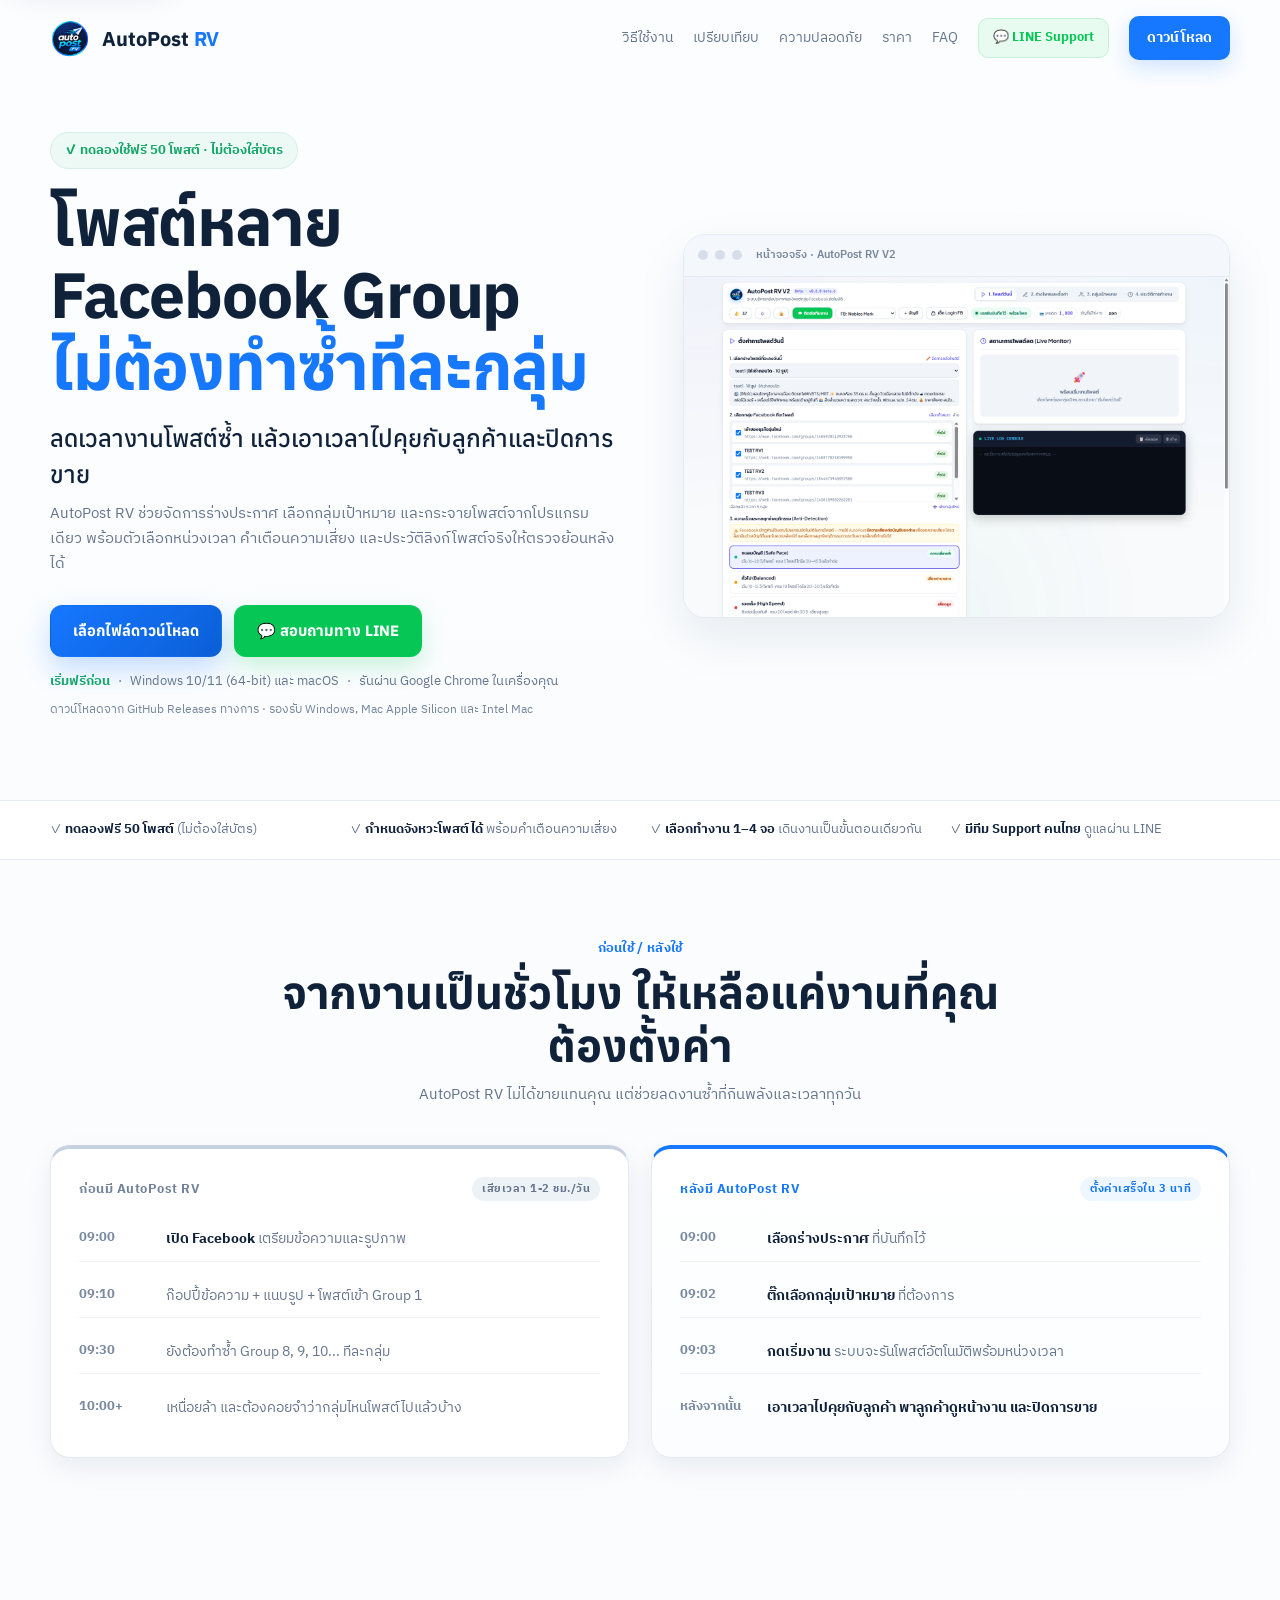
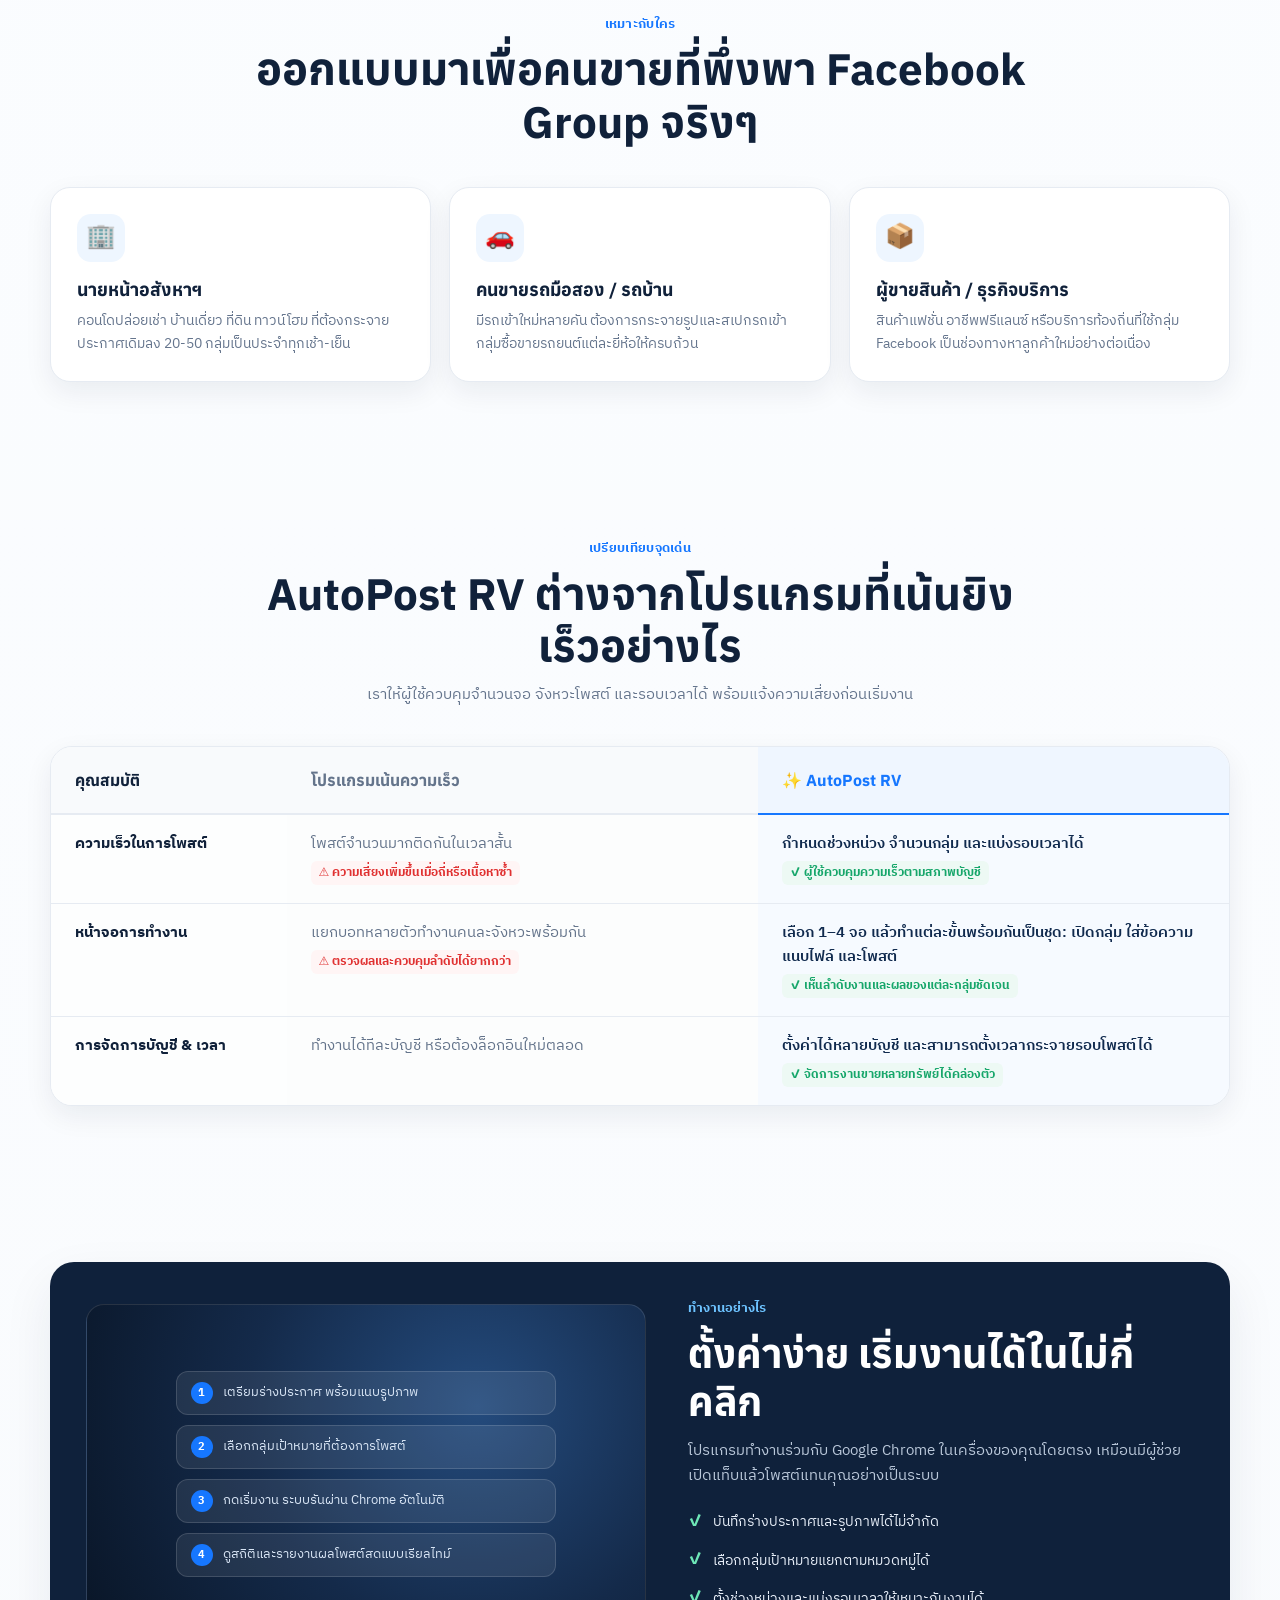
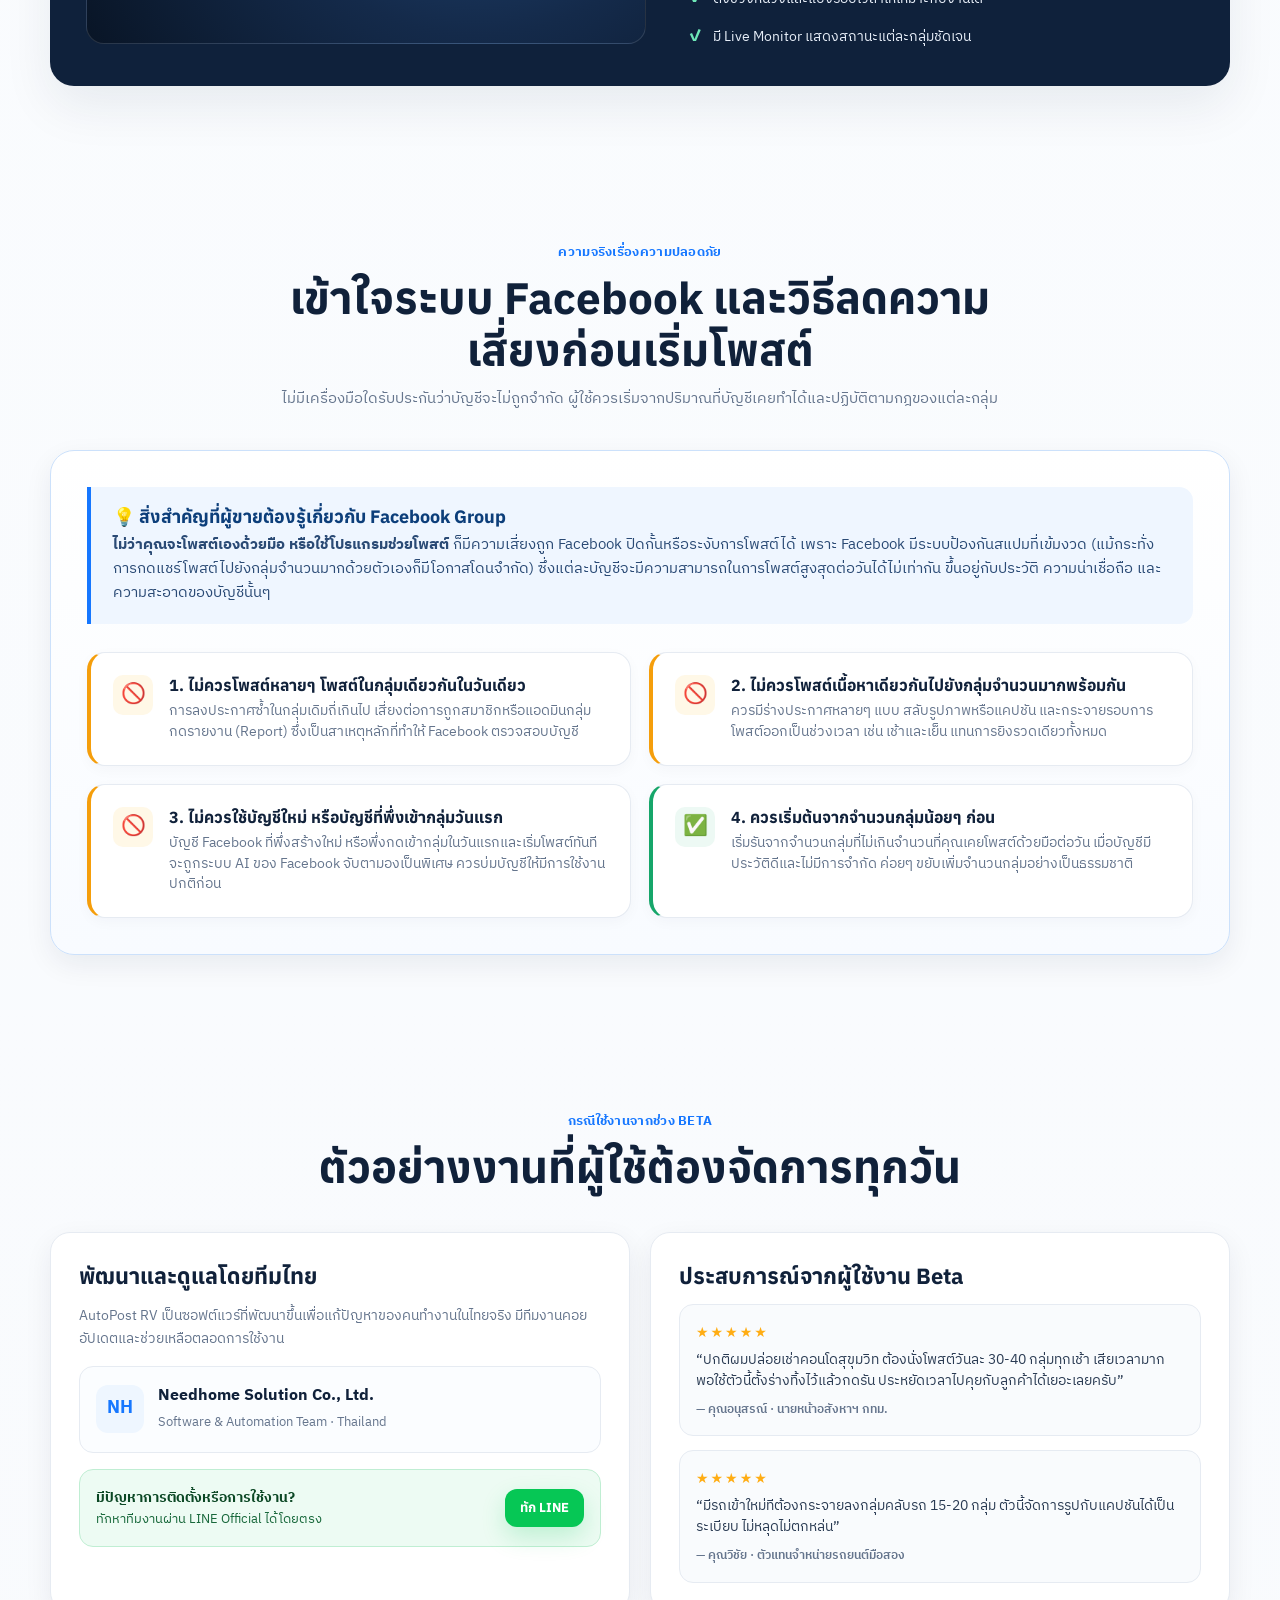
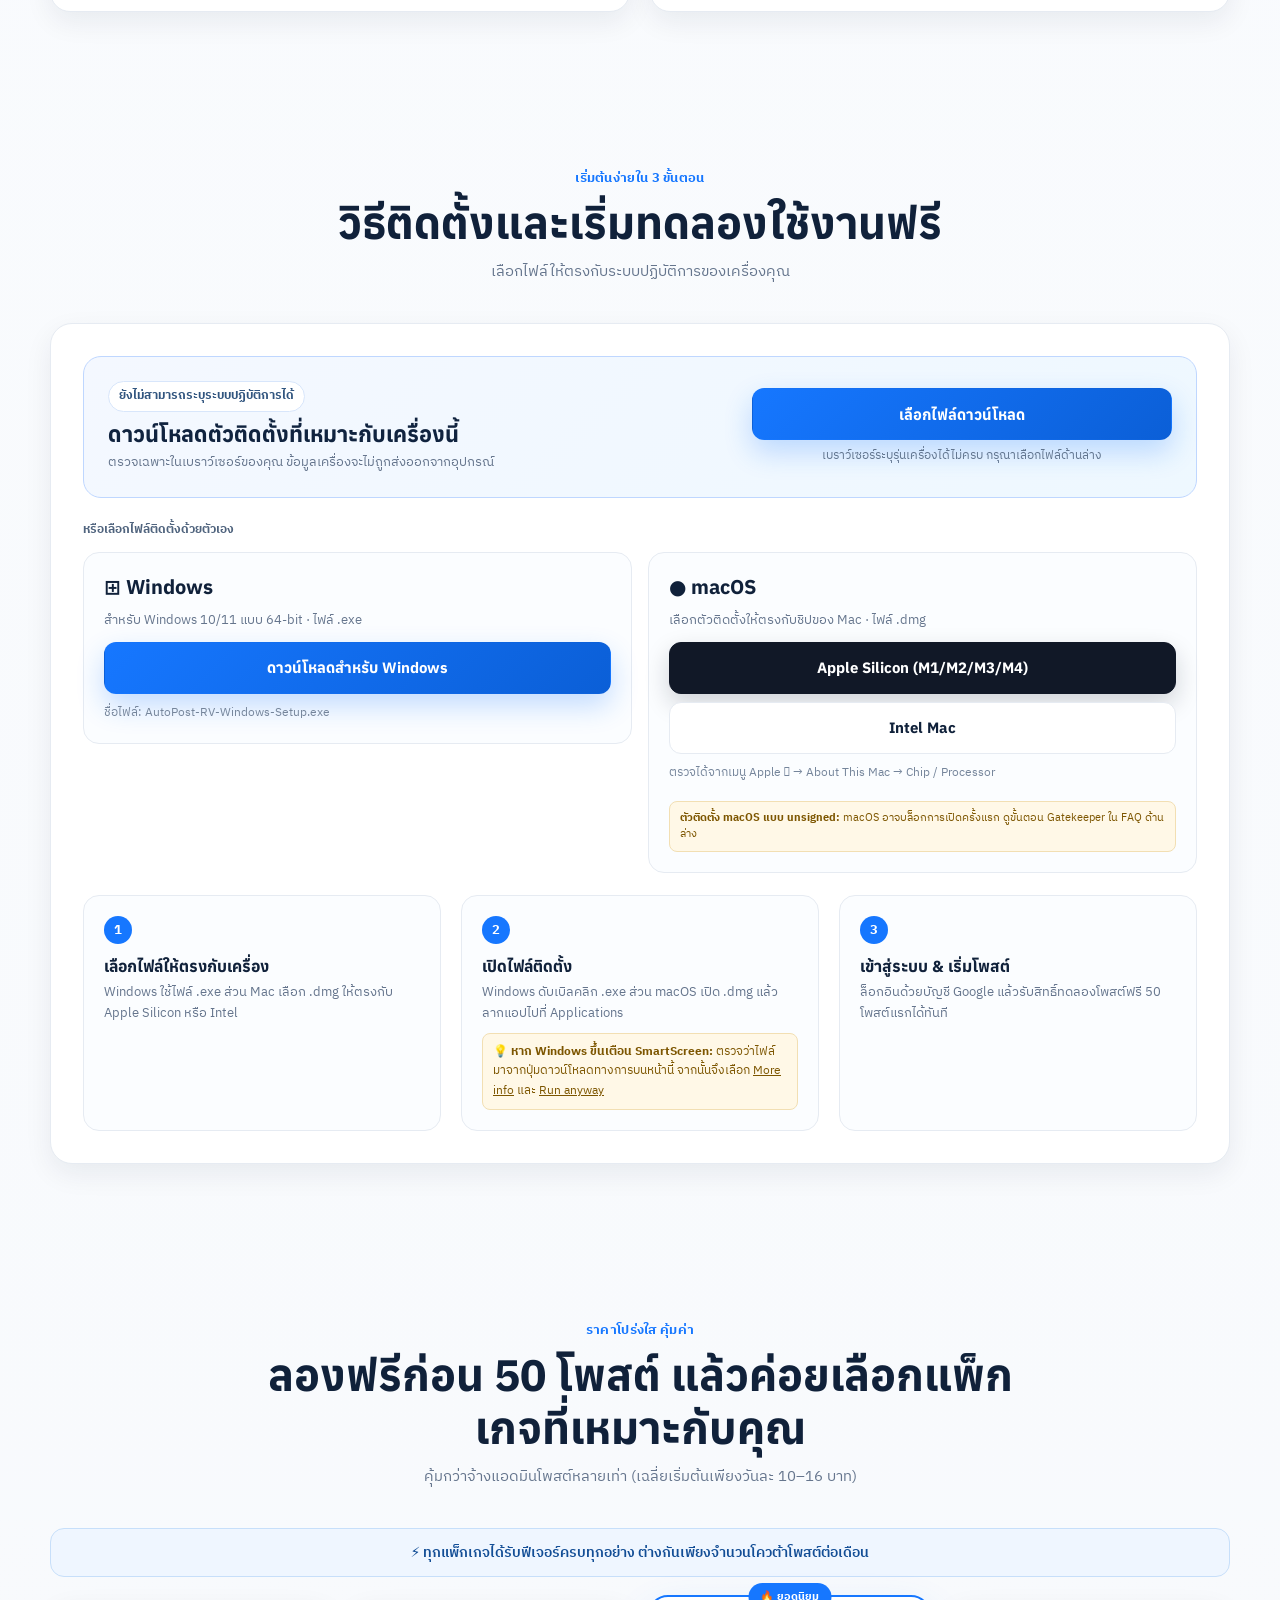
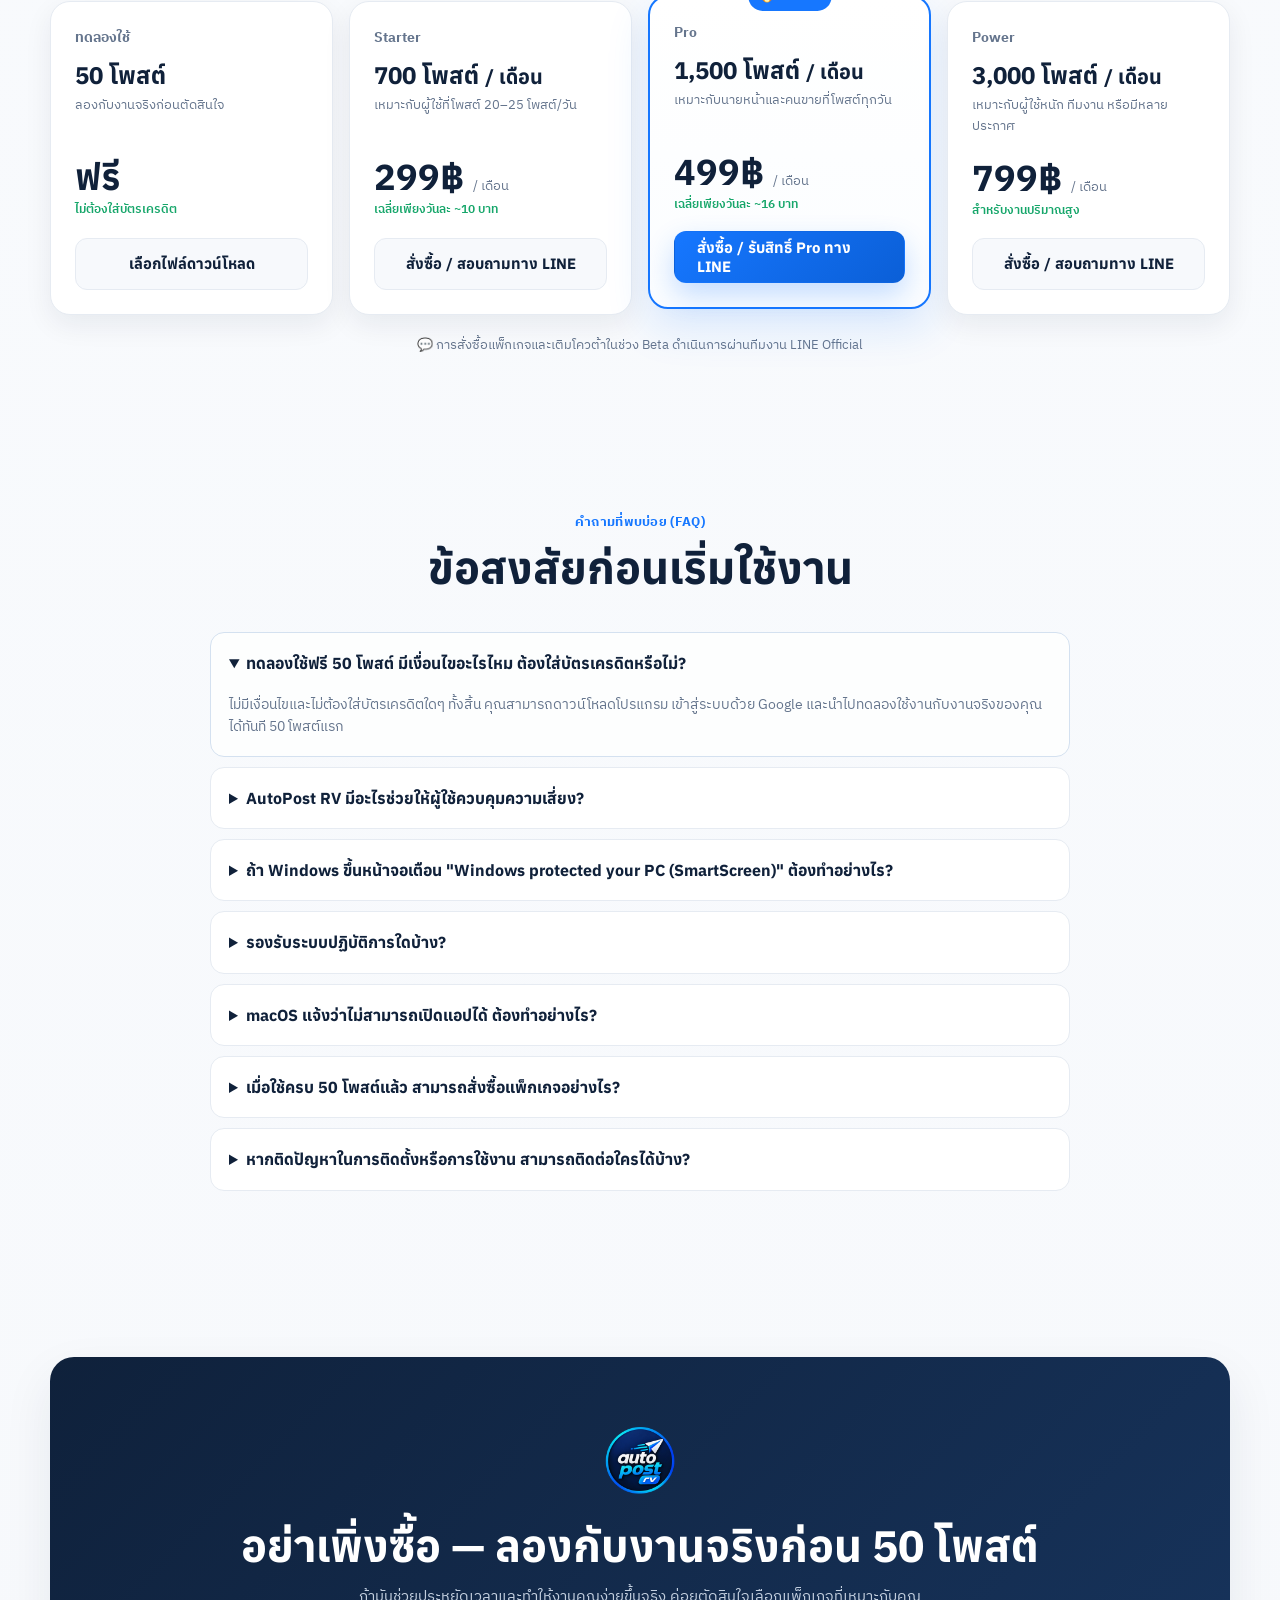
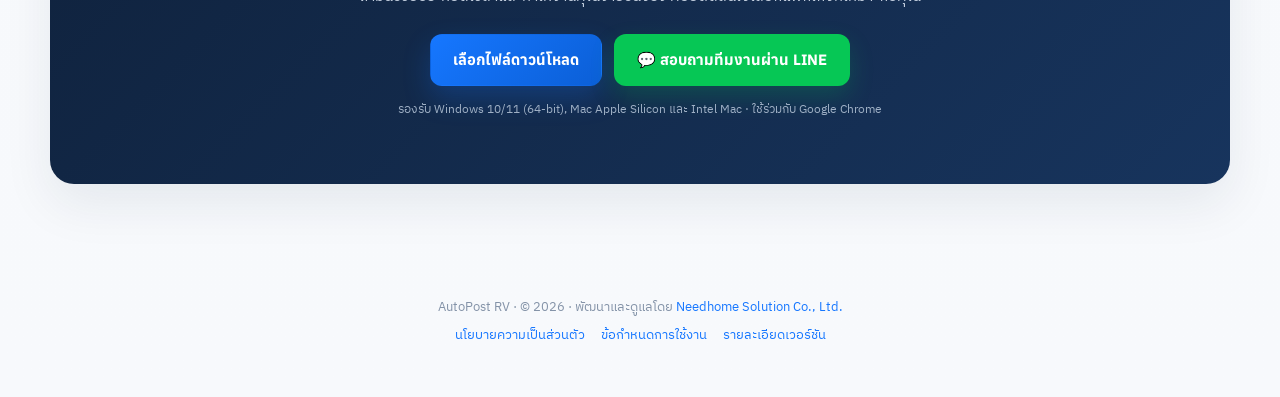
==== commit dd98902d: "feat: add smart platform downloads" ====
--- a/index.html
+++ b/index.html
@@ -572,7 +572,36 @@
       box-shadow:var(--shadow2);
       margin-top:20px;
     }
-    .platform-downloads{display:grid;grid-template-columns:repeat(2,1fr);gap:16px;margin-bottom:22px}
+    .smart-download-panel{
+      display:grid;
+      grid-template-columns:minmax(0,1fr) minmax(280px,420px);
+      align-items:center;
+      gap:24px;
+      padding:24px;
+      margin-bottom:22px;
+      border:1px solid #bfd7ff;
+      border-radius:18px;
+      background:linear-gradient(135deg,#f4f8ff 0%,#eef8ff 100%);
+    }
+    .smart-download-copy h3{margin:7px 0 4px;font:700 22px var(--display);color:#10233f}
+    .smart-download-copy p{margin:0;color:var(--muted);font-size:13px}
+    .device-badge{
+      display:inline-flex;
+      align-items:center;
+      gap:6px;
+      padding:5px 10px;
+      border-radius:999px;
+      background:#fff;
+      border:1px solid #d8e6fb;
+      color:#31557f;
+      font-size:11.5px;
+      font-weight:700;
+    }
+    .smart-download-action{display:grid;gap:7px}
+    .smart-download-action .btn{width:100%}
+    .smart-download-status{color:#61758f;font-size:11.5px;text-align:center}
+    .manual-download-title{margin:0 0 12px;color:#50647e;font-size:12px;font-weight:700}
+    .platform-downloads{display:grid;grid-template-columns:repeat(2,minmax(0,1fr));align-items:start;gap:16px;margin-bottom:22px}
     .platform-card{
       display:flex;
       flex-direction:column;
@@ -584,9 +613,8 @@
     }
     .platform-card h3{margin:0;font:700 20px var(--display)}
     .platform-card p{margin:0;color:var(--muted);font-size:13px}
-    .platform-card .btn{margin-top:auto;width:100%}
-    .platform-actions{display:grid;gap:8px;margin-top:auto}
-    .platform-actions .btn{margin-top:0}
+    .platform-card .btn{width:100%}
+    .platform-actions{display:grid;gap:8px}
     .platform-meta{font-size:11.5px;color:#75859b}
     .install-steps{display:grid;grid-template-columns:repeat(3,1fr);gap:20px}
     .inst-step{
@@ -726,6 +754,7 @@
       .navcta{padding:9px 12px;font-size:12px;white-space:nowrap}
       .hero{padding:40px 0 50px}
       .pricing{grid-template-columns:1fr}
+      .smart-download-panel{grid-template-columns:1fr;padding:20px;gap:16px}
       .platform-downloads{grid-template-columns:1fr}
       .beforeafter,.trustitems{grid-template-columns:1fr}
       .price-card.featured{transform:none}
@@ -809,8 +838,7 @@
       <p class="lead">ลดเวลางานโพสต์ซ้ำ แล้วเอาเวลาไปคุยกับลูกค้าและปิดการขาย</p>
       <p class="sub">AutoPost RV ช่วยจัดการร่างประกาศ เลือกกลุ่มเป้าหมาย และกระจายโพสต์จากโปรแกรมเดียว พร้อมตัวเลือกหน่วงเวลา คำเตือนความเสี่ยง และประวัติลิงก์โพสต์จริงให้ตรวจย้อนหลังได้</p>
       <div class="ctas">
-        <a class="btn primary windows-download-link" href="https://github.com/Marknebles/autopost-rv-landing/releases/download/v0.2.0-beta.6/AutoPost-RV-Windows-Setup.exe">⊞ ดาวน์โหลด Windows</a>
-        <a class="btn mac" href="#download">● เลือกดาวน์โหลด macOS</a>
+        <a class="btn primary smart-download-link" href="#download">ดาวน์โหลดสำหรับเครื่องนี้</a>
         <a class="btn line line-link" href="https://lin.ee/zmcFMcc" target="_blank" rel="noopener noreferrer">💬 สอบถามทาง LINE</a>
       </div>
       <div class="micro">
@@ -1094,14 +1122,27 @@
     </div>
 
     <div class="install-guide">
-      <div class="platform-downloads">
+      <div class="smart-download-panel" aria-live="polite">
+        <div class="smart-download-copy">
+          <span class="device-badge" id="detectedDevice">กำลังตรวจสอบเครื่อง…</span>
+          <h3>ดาวน์โหลดตัวติดตั้งที่เหมาะกับเครื่องนี้</h3>
+          <p>ตรวจเฉพาะในเบราว์เซอร์ของคุณ ข้อมูลเครื่องจะไม่ถูกส่งออกจากอุปกรณ์</p>
+        </div>
+        <div class="smart-download-action">
+          <a class="btn primary smart-download-link" id="smartDownloadButton" href="#manualDownloads" aria-disabled="true">กำลังเลือกไฟล์ที่เหมาะสม…</a>
+          <div class="smart-download-status" id="smartDownloadStatus">หากตรวจรุ่นชิปไม่ได้ ระบบจะให้คุณเลือกเอง</div>
+        </div>
+      </div>
+
+      <div class="manual-download-title">หรือเลือกไฟล์ติดตั้งด้วยตัวเอง</div>
+      <div class="platform-downloads" id="manualDownloads">
         <div class="platform-card">
           <h3>⊞ Windows</h3>
           <p>สำหรับ Windows 10/11 แบบ 64-bit · ไฟล์ .exe</p>
           <a class="btn primary windows-download-link" href="https://github.com/Marknebles/autopost-rv-landing/releases/download/v0.2.0-beta.6/AutoPost-RV-Windows-Setup.exe">ดาวน์โหลดสำหรับ Windows</a>
           <div class="platform-meta">ชื่อไฟล์: AutoPost-RV-Windows-Setup.exe</div>
         </div>
-        <div class="platform-card">
+        <div class="platform-card" id="macDownloadChoices">
           <h3>● macOS</h3>
           <p>เลือกตัวติดตั้งให้ตรงกับชิปของ Mac · ไฟล์ .dmg</p>
           <div class="platform-actions">
@@ -1157,8 +1198,7 @@
         <div class="price">ฟรี</div>
         <div class="price-note">ไม่ต้องใส่บัตรเครดิต</div>
         <div class="price-downloads">
-          <a class="btn ghost windows-download-link" href="https://github.com/Marknebles/autopost-rv-landing/releases/download/v0.2.0-beta.6/AutoPost-RV-Windows-Setup.exe">⊞ Windows</a>
-          <a class="btn mac" href="#download">● เลือก macOS</a>
+          <a class="btn ghost smart-download-link" href="#download">ดาวน์โหลดสำหรับเครื่องนี้</a>
         </div>
       </div>
 
@@ -1248,8 +1288,7 @@
       <h2>อย่าเพิ่งซื้อ — ลองกับงานจริงก่อน 50 โพสต์</h2>
       <p>ถ้ามันช่วยประหยัดเวลาและทำให้งานคุณง่ายขึ้นจริง ค่อยตัดสินใจเลือกแพ็กเกจที่เหมาะกับคุณ</p>
       <div class="final-ctas">
-        <a class="btn primary windows-download-link" href="https://github.com/Marknebles/autopost-rv-landing/releases/download/v0.2.0-beta.6/AutoPost-RV-Windows-Setup.exe">⊞ ดาวน์โหลด Windows</a>
-        <a class="btn mac" href="#download">● เลือกดาวน์โหลด macOS</a>
+        <a class="btn primary smart-download-link" href="#download">ดาวน์โหลดสำหรับเครื่องนี้</a>
         <a class="btn line line-link" href="https://lin.ee/zmcFMcc" target="_blank" rel="noopener noreferrer">💬 สอบถามทีมงานผ่าน LINE</a>
       </div>
       <div class="install">รองรับ Windows 10/11 (64-bit), Mac Apple Silicon และ Intel Mac · ใช้ร่วมกับ Google Chrome</div>
@@ -1290,6 +1329,113 @@
     el.rel = "noopener noreferrer";
   });
 
+  const smartDownloadLinks = document.querySelectorAll(".smart-download-link");
+  const detectedDevice = document.getElementById("detectedDevice");
+  const smartDownloadStatus = document.getElementById("smartDownloadStatus");
+
+  function setSmartDownload({ label, status, url, targetId }) {
+    if (!smartDownloadLinks.length || !detectedDevice || !smartDownloadStatus) return;
+
+    detectedDevice.textContent = status;
+    smartDownloadLinks.forEach(link => {
+      link.textContent = label;
+      link.removeAttribute("aria-disabled");
+
+      if (url) {
+        link.href = url;
+        link.rel = "noopener noreferrer";
+        link.onclick = null;
+      } else {
+        link.href = `#${targetId || "manualDownloads"}`;
+        link.onclick = event => {
+          event.preventDefault();
+          document.getElementById(targetId || "manualDownloads")?.scrollIntoView({ behavior: "smooth", block: "center" });
+        };
+      }
+    });
+
+    smartDownloadStatus.textContent = url
+      ? "กดครั้งเดียวเพื่อเริ่มดาวน์โหลด · หากไม่ตรง สามารถเลือกเองด้านล่าง"
+      : "เบราว์เซอร์ระบุรุ่นเครื่องได้ไม่ครบ กรุณาเลือกไฟล์ด้านล่าง";
+  }
+
+  async function configureSmartDownload() {
+    const uaData = navigator.userAgentData;
+    const userAgent = navigator.userAgent || "";
+    const platform = uaData?.platform || navigator.platform || "";
+    let architecture = "";
+    let bitness = "";
+    let wow64 = false;
+
+    if (uaData?.getHighEntropyValues) {
+      try {
+        const hints = await uaData.getHighEntropyValues(["architecture", "bitness", "wow64"]);
+        architecture = String(hints.architecture || "").toLowerCase();
+        bitness = String(hints.bitness || "");
+        wow64 = hints.wow64 === true;
+      } catch (_) {
+        // Privacy settings and unsupported browsers may intentionally withhold these hints.
+      }
+    }
+
+    const isWindows = /windows/i.test(platform) || /windows/i.test(userAgent);
+    const isMac = /mac/i.test(platform) || /macintosh|mac os x/i.test(userAgent);
+
+    if (isWindows) {
+      const isKnown32Bit = bitness === "32" && !wow64 && !/wow64|win64|x64/i.test(userAgent);
+      if (isKnown32Bit) {
+        setSmartDownload({
+          label: "ดูตัวเลือกดาวน์โหลด",
+          status: "ตรวจพบ Windows 32-bit · โปรแกรมรองรับ 64-bit เท่านั้น",
+          targetId: "manualDownloads"
+        });
+        return;
+      }
+
+      setSmartDownload({
+        label: "⊞ ดาวน์โหลดสำหรับ Windows",
+        status: "ตรวจพบ Windows · ตัวติดตั้ง 64-bit",
+        url: WINDOWS_DOWNLOAD_URL
+      });
+      return;
+    }
+
+    if (isMac) {
+      if (architecture === "arm") {
+        setSmartDownload({
+          label: "● ดาวน์โหลดสำหรับ Apple Silicon",
+          status: "ตรวจพบ macOS · ชิป Apple Silicon",
+          url: MACOS_ARM_DOWNLOAD_URL
+        });
+        return;
+      }
+
+      if (architecture === "x86") {
+        setSmartDownload({
+          label: "● ดาวน์โหลดสำหรับ Intel Mac",
+          status: "ตรวจพบ macOS · ชิป Intel",
+          url: MACOS_INTEL_DOWNLOAD_URL
+        });
+        return;
+      }
+
+      setSmartDownload({
+        label: "เลือกชิป Mac ของคุณ",
+        status: "ตรวจพบ macOS · ยังระบุรุ่นชิปไม่ได้",
+        targetId: "macDownloadChoices"
+      });
+      return;
+    }
+
+    setSmartDownload({
+      label: "เลือกไฟล์ดาวน์โหลด",
+      status: "ยังไม่สามารถระบุระบบปฏิบัติการได้",
+      targetId: "manualDownloads"
+    });
+  }
+
+  configureSmartDownload();
+
   // Set line links
   document.querySelectorAll(".line-link").forEach(el => {
     el.href = LINE_URL;
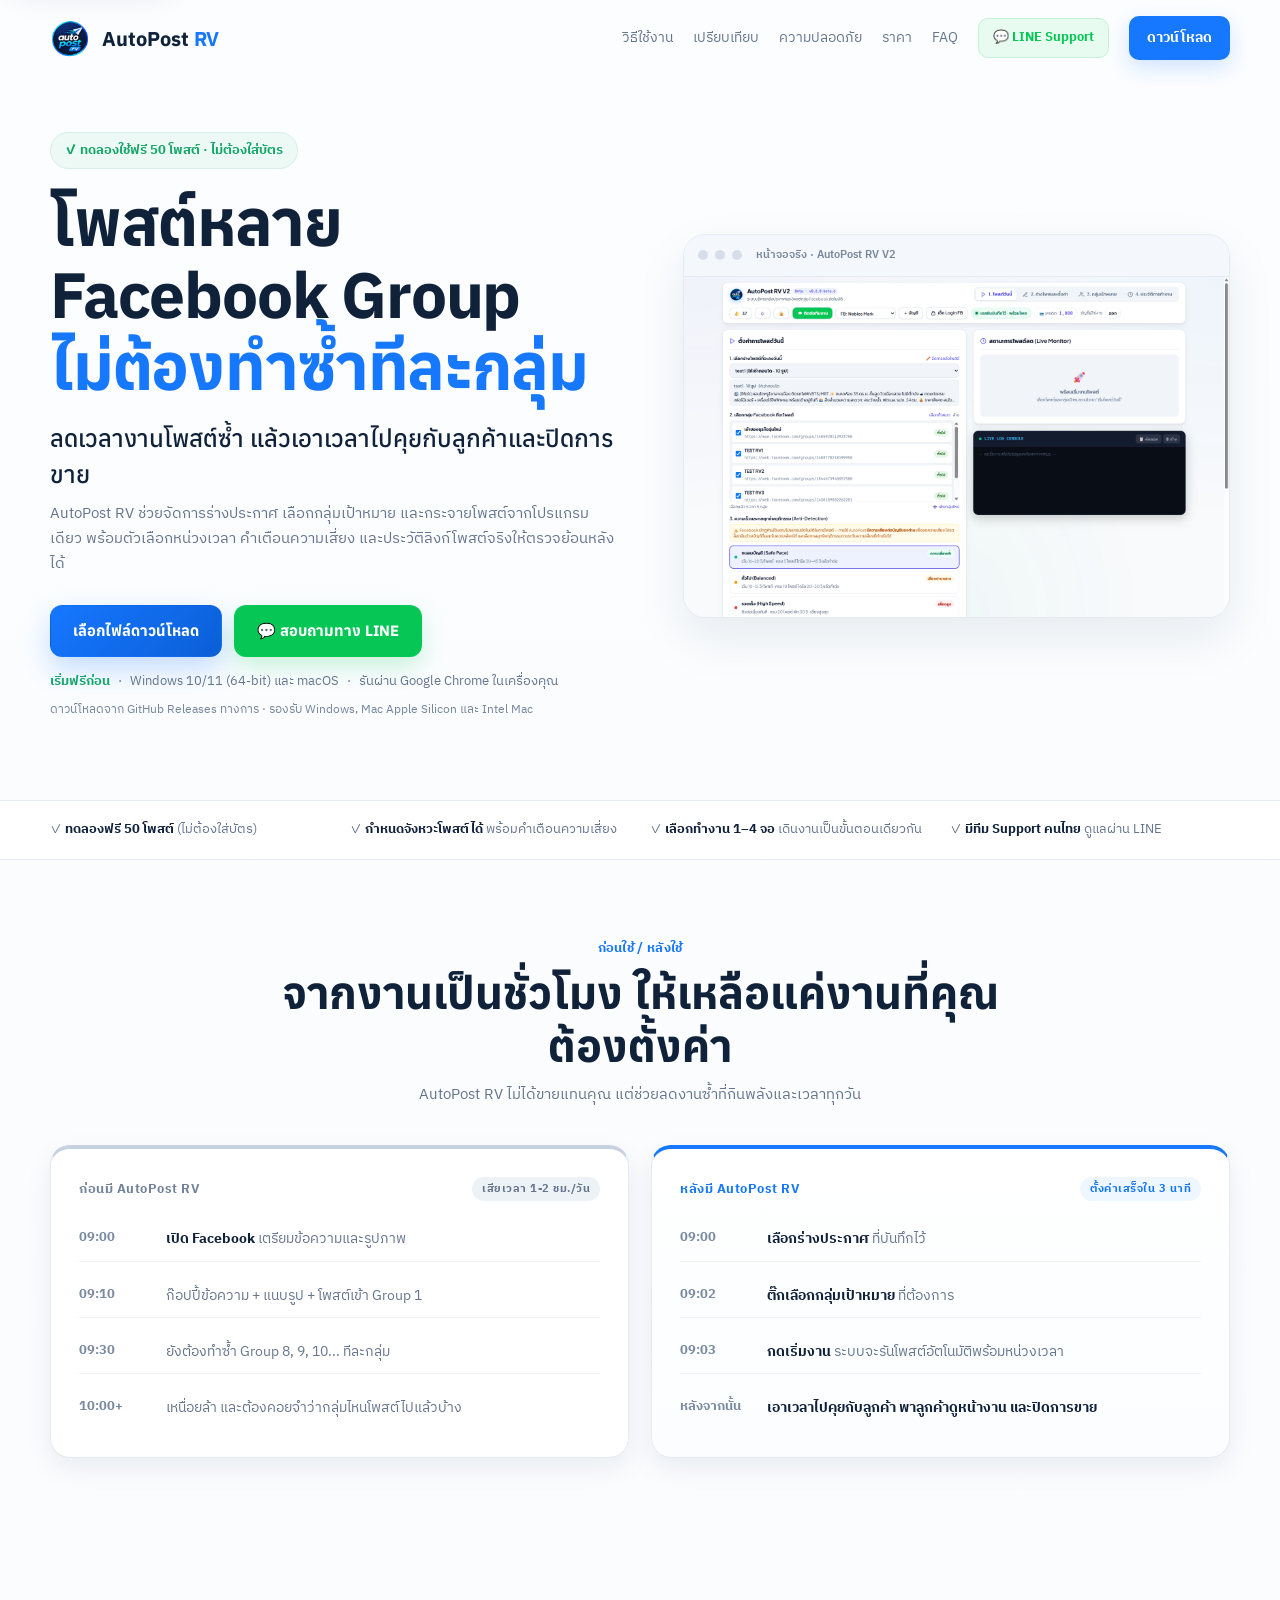
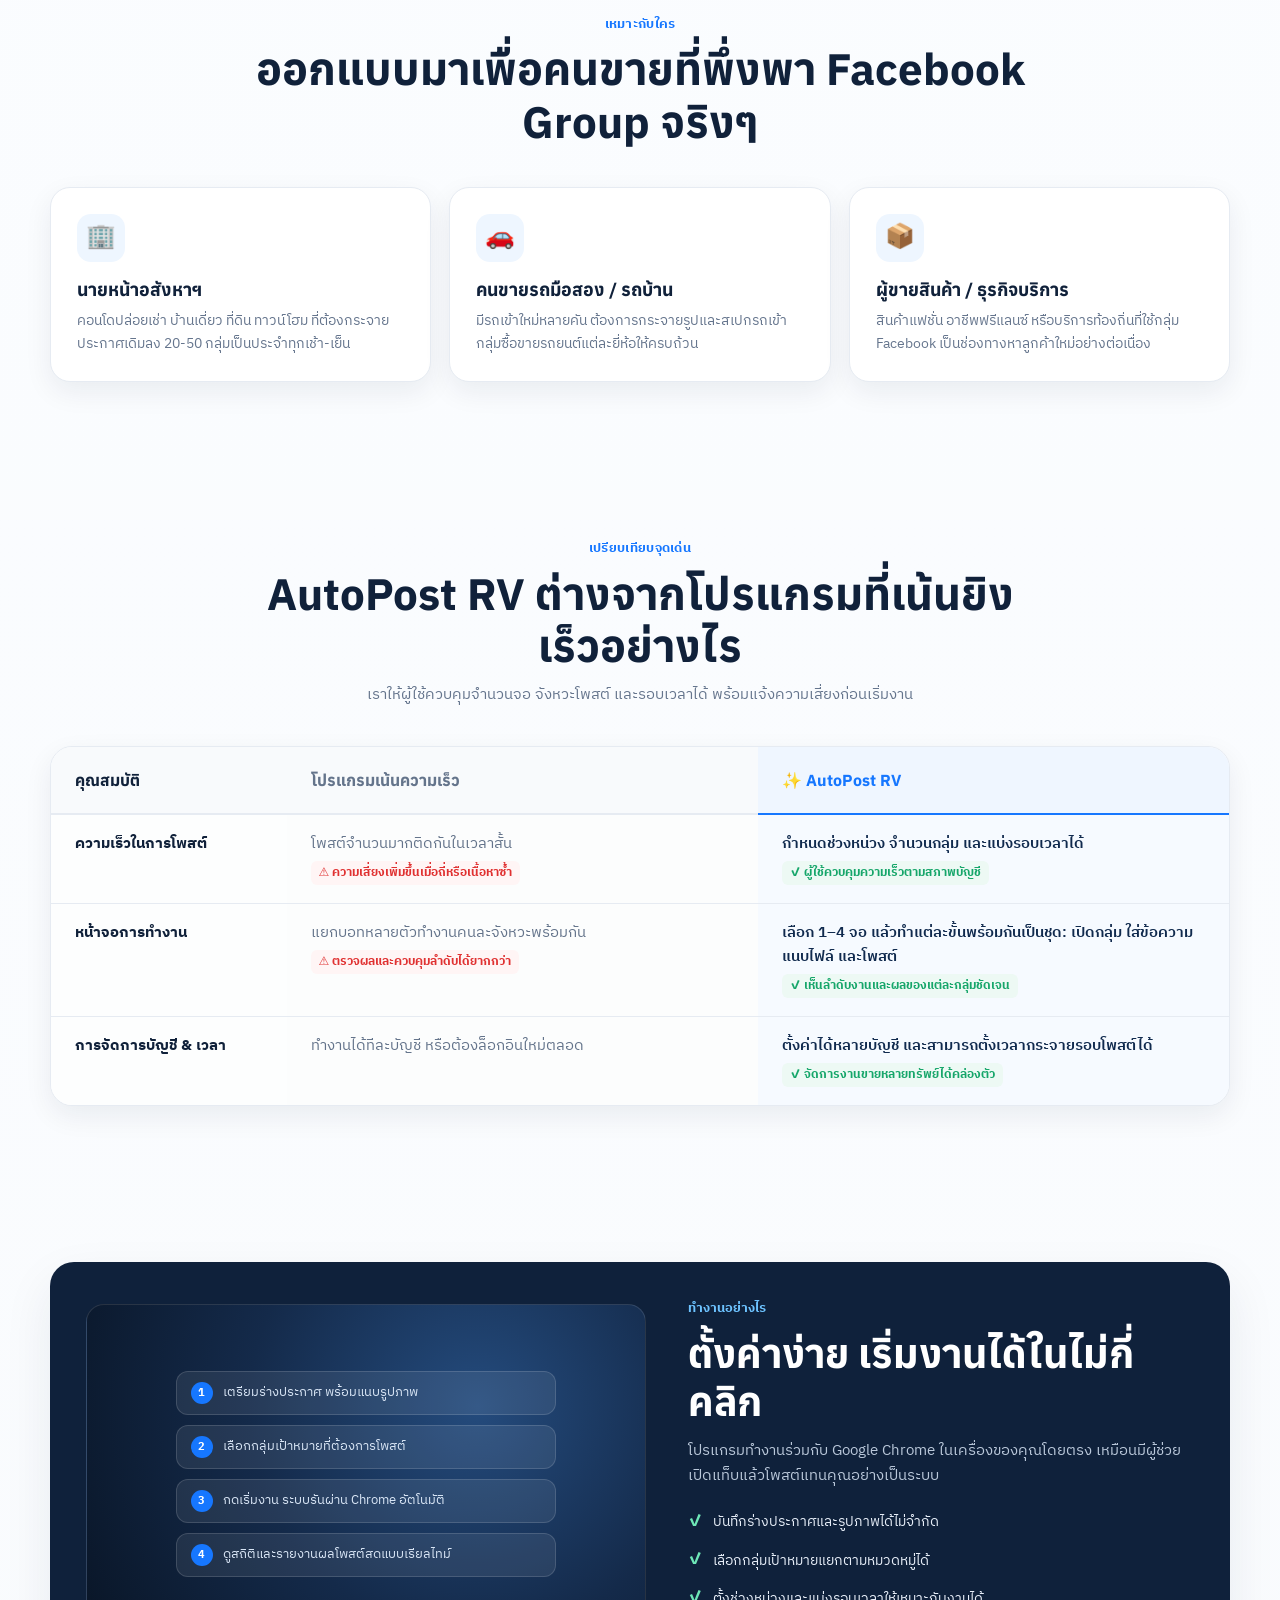
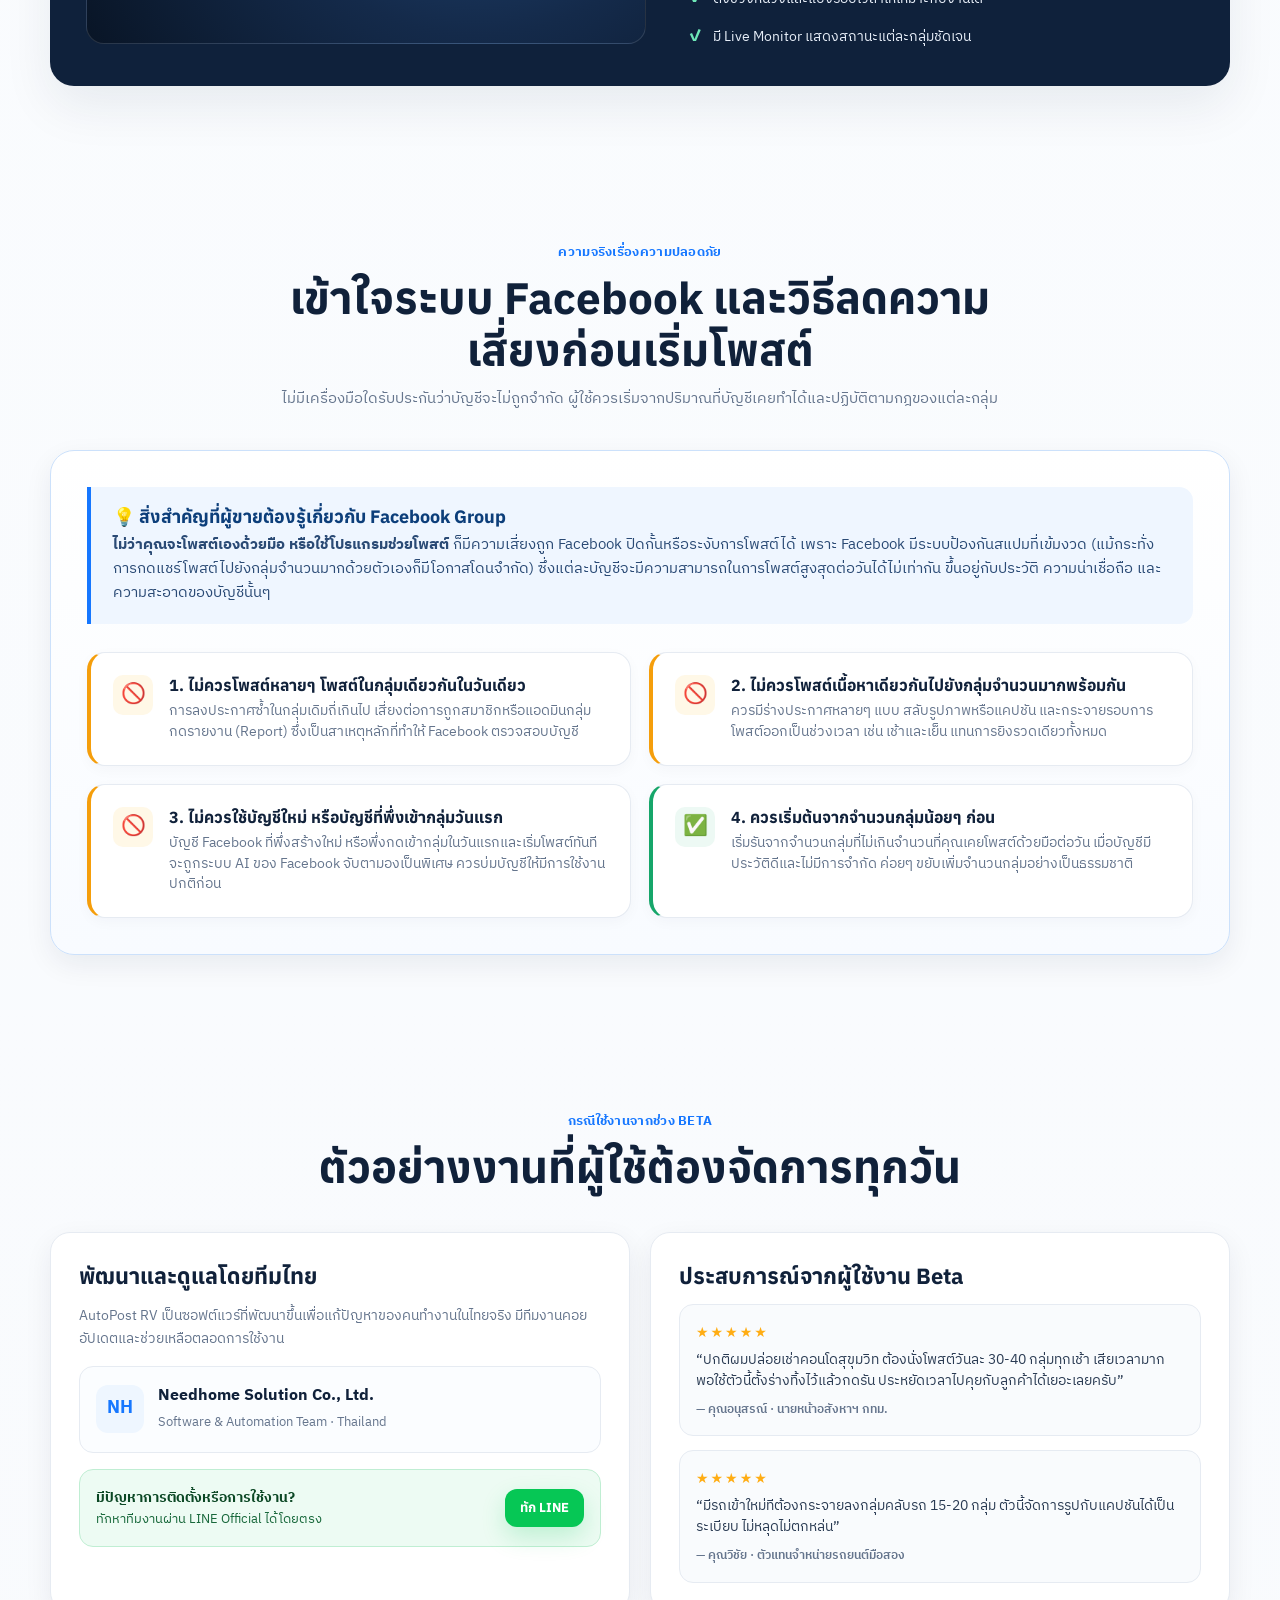
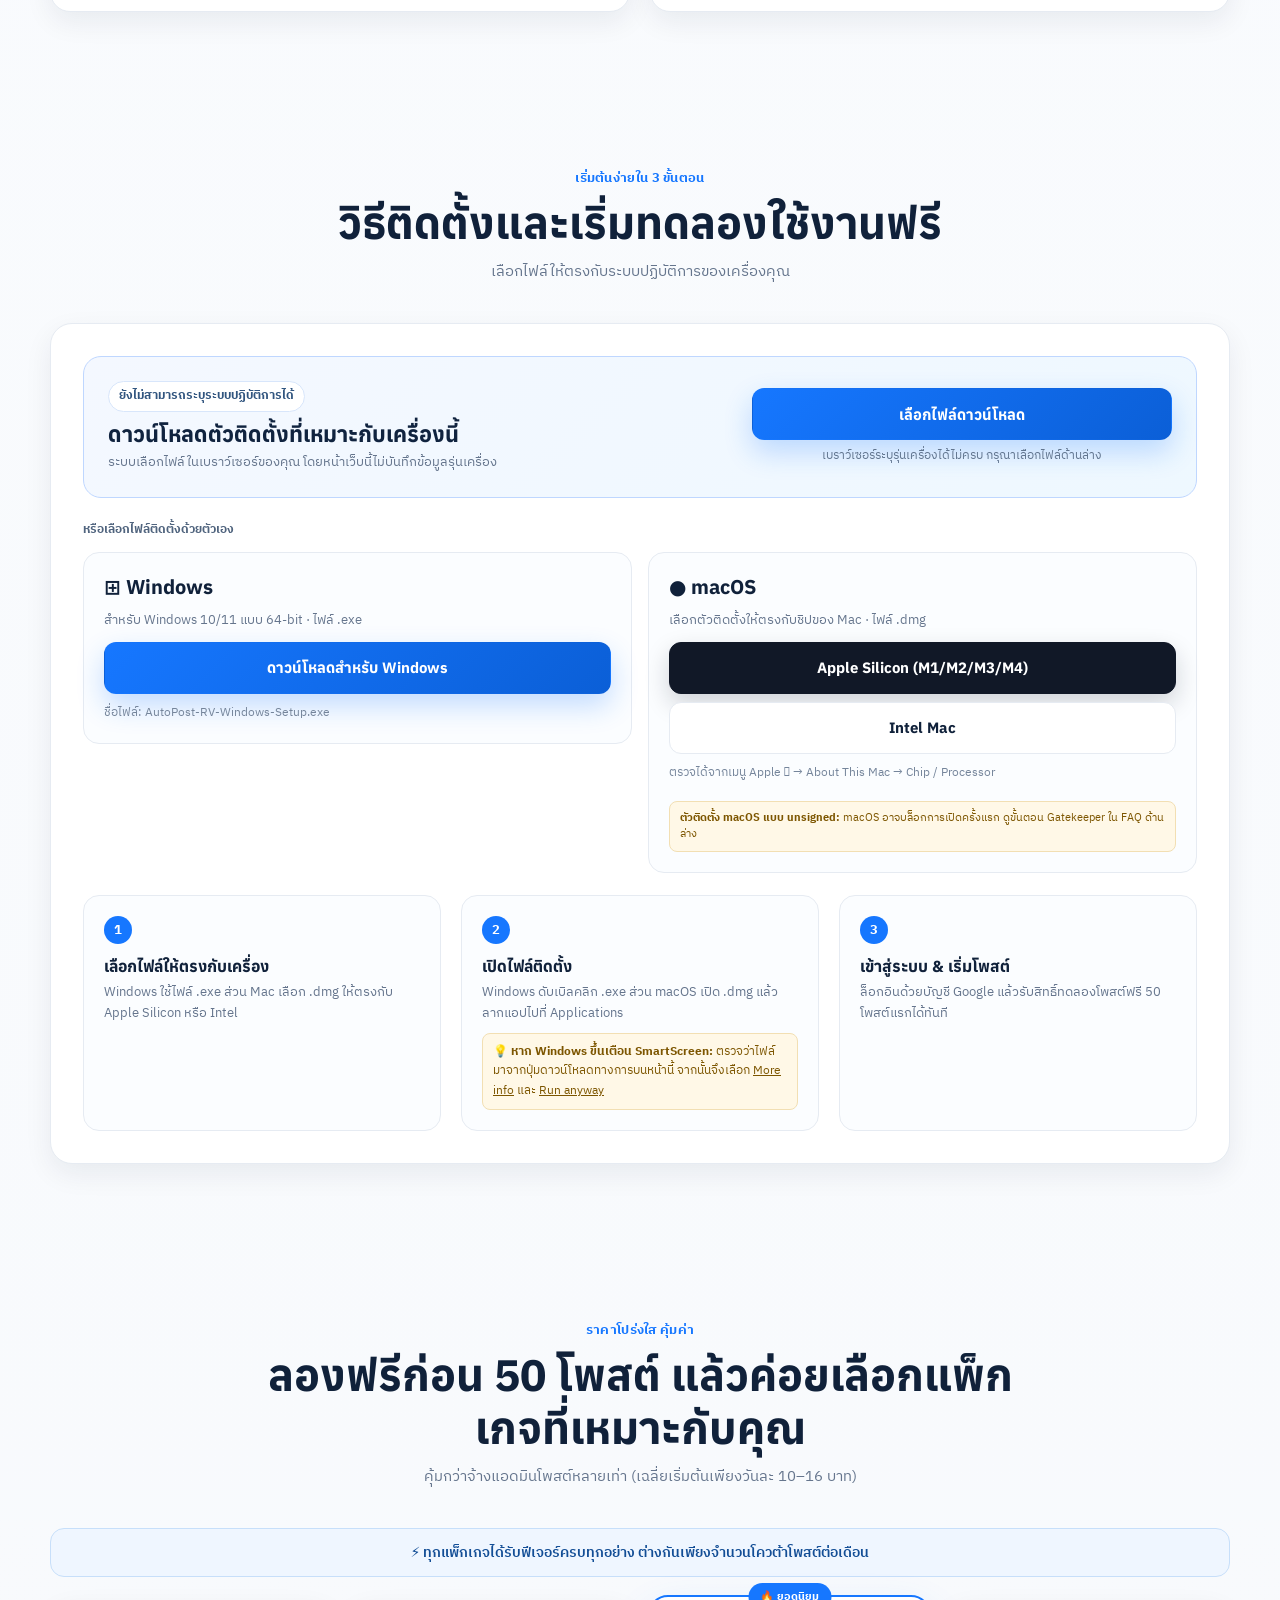
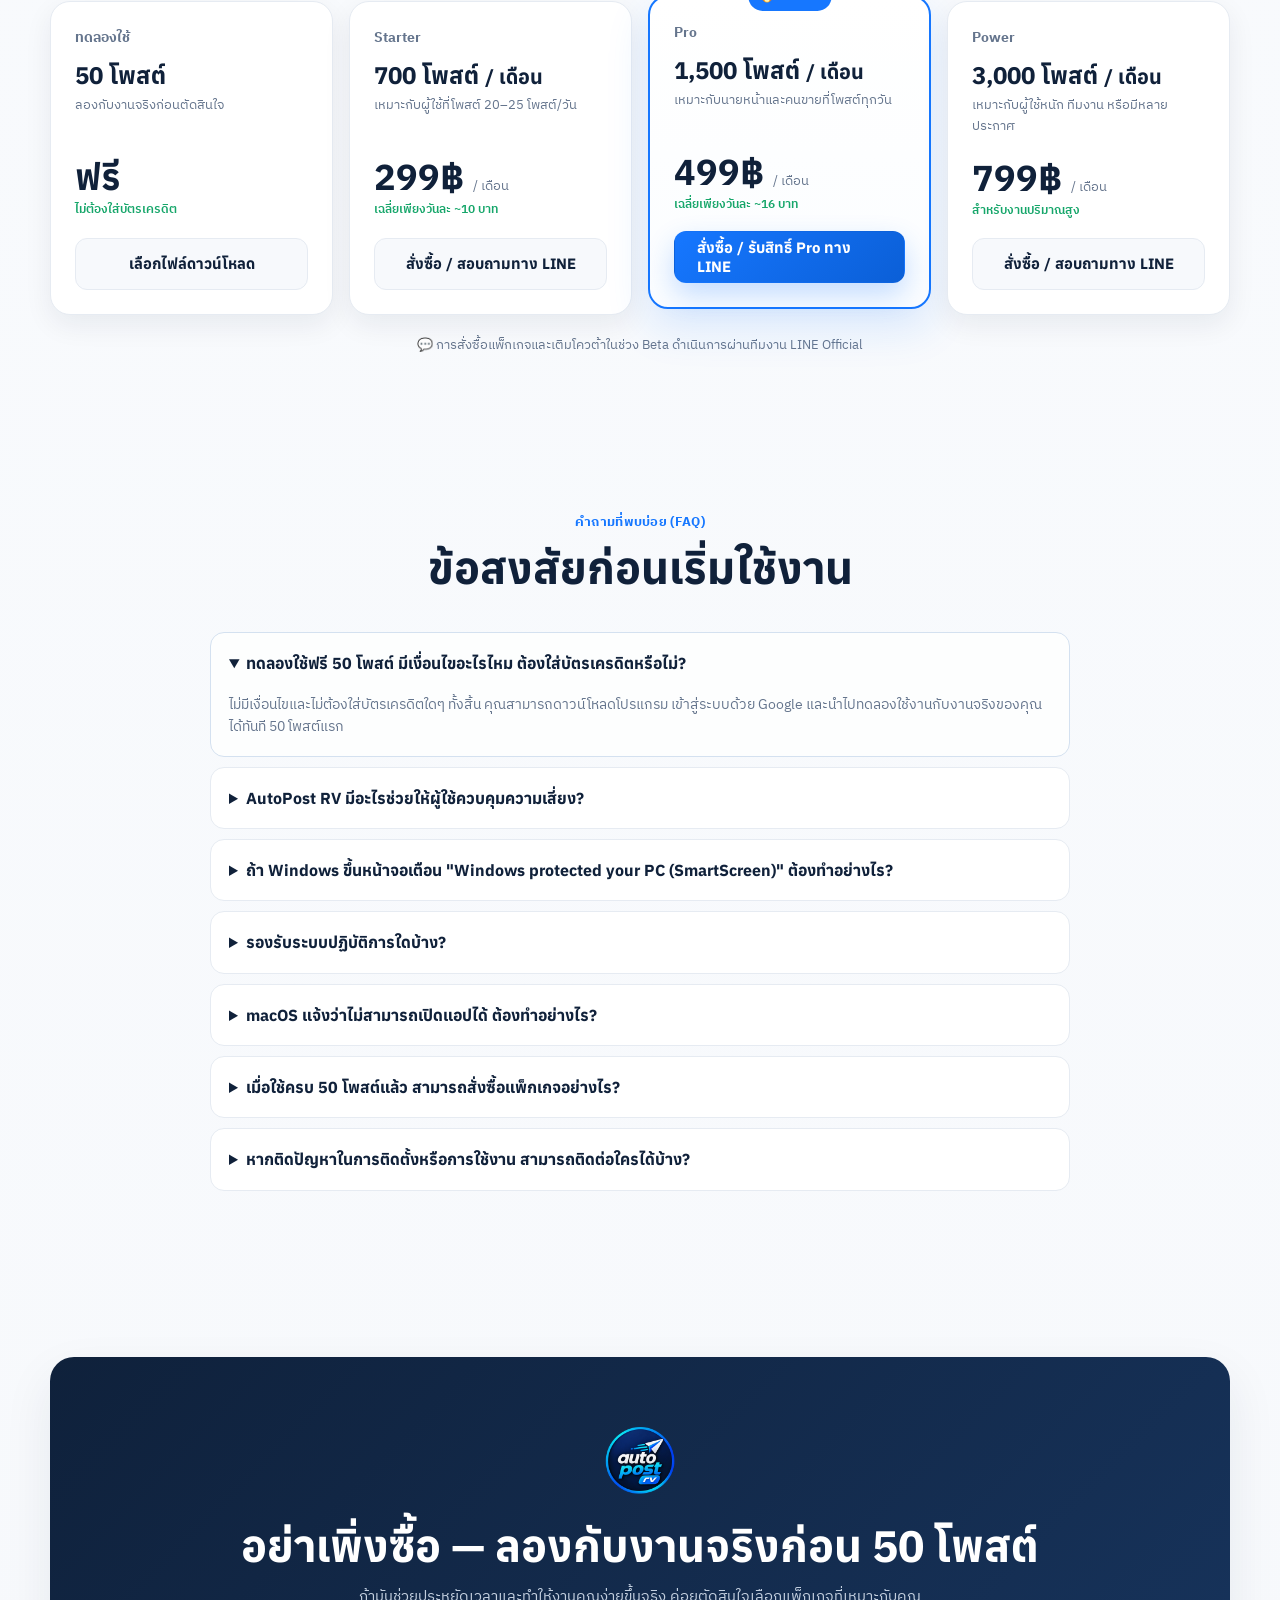
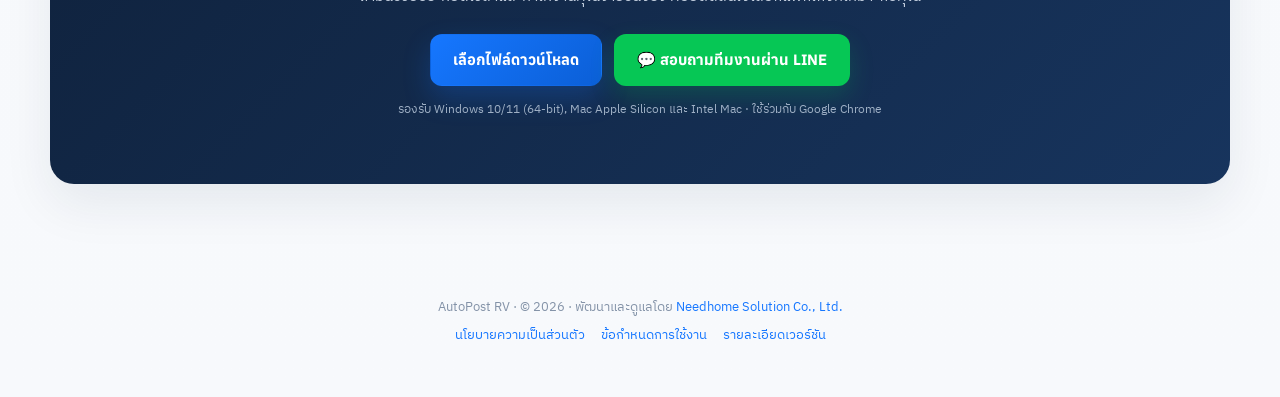
==== commit 31d997c1: "docs: clarify local platform detection" ====
--- a/index.html
+++ b/index.html
@@ -1126,7 +1126,7 @@
         <div class="smart-download-copy">
           <span class="device-badge" id="detectedDevice">กำลังตรวจสอบเครื่อง…</span>
           <h3>ดาวน์โหลดตัวติดตั้งที่เหมาะกับเครื่องนี้</h3>
-          <p>ตรวจเฉพาะในเบราว์เซอร์ของคุณ ข้อมูลเครื่องจะไม่ถูกส่งออกจากอุปกรณ์</p>
+          <p>ระบบเลือกไฟล์ในเบราว์เซอร์ของคุณ โดยหน้าเว็บนี้ไม่บันทึกข้อมูลรุ่นเครื่อง</p>
         </div>
         <div class="smart-download-action">
           <a class="btn primary smart-download-link" id="smartDownloadButton" href="#manualDownloads" aria-disabled="true">กำลังเลือกไฟล์ที่เหมาะสม…</a>
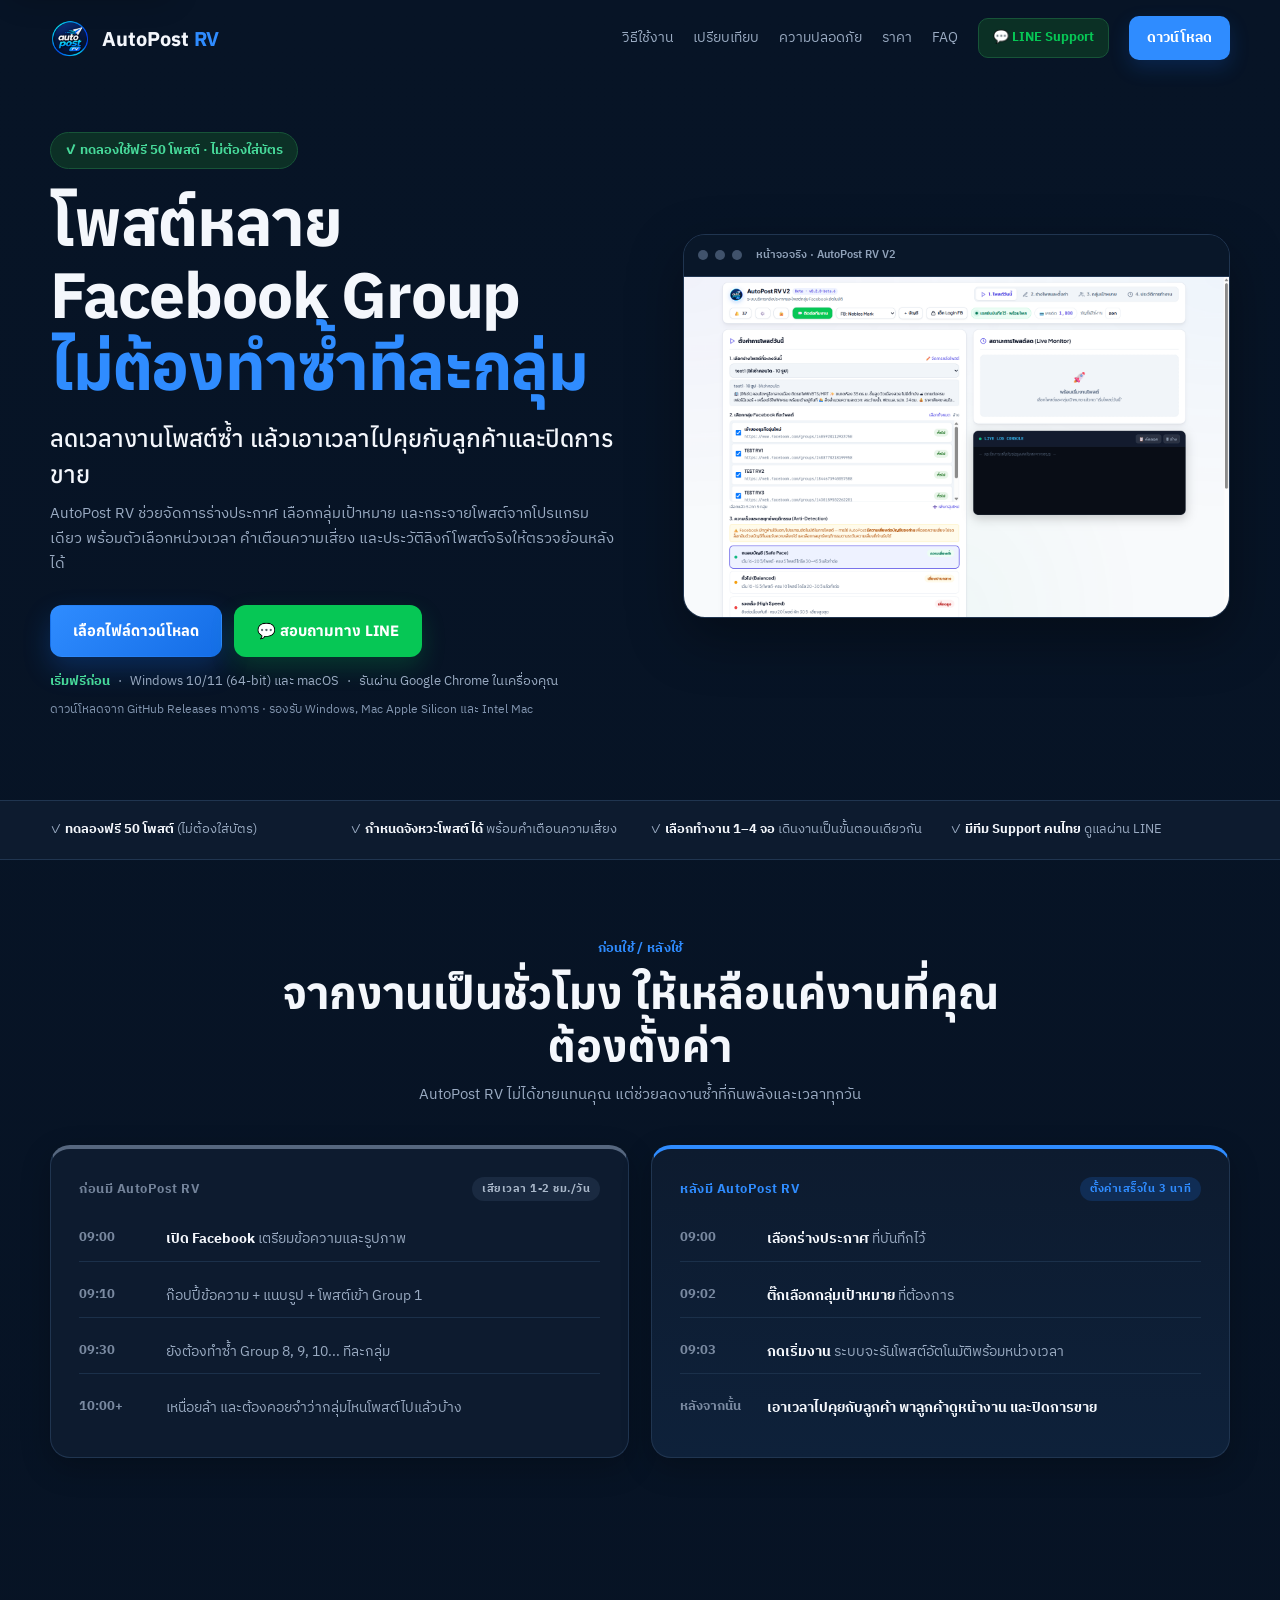
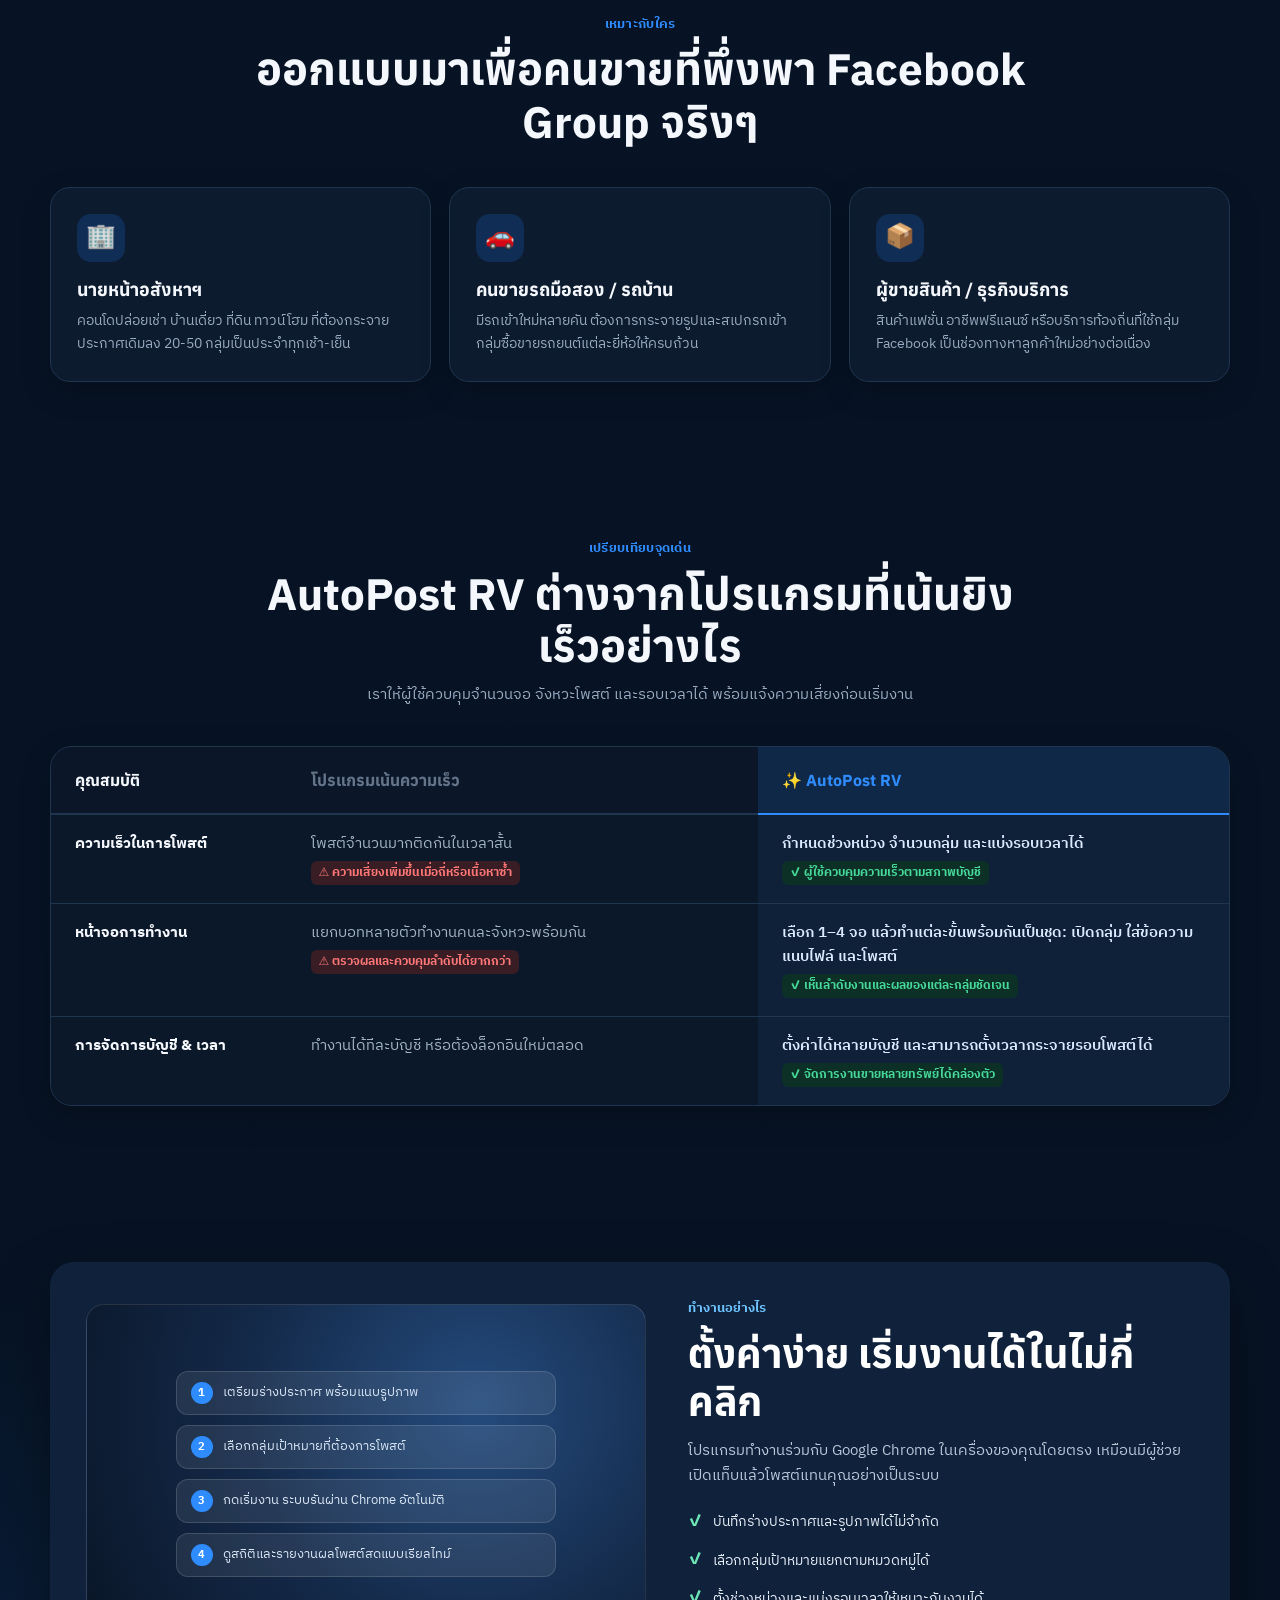
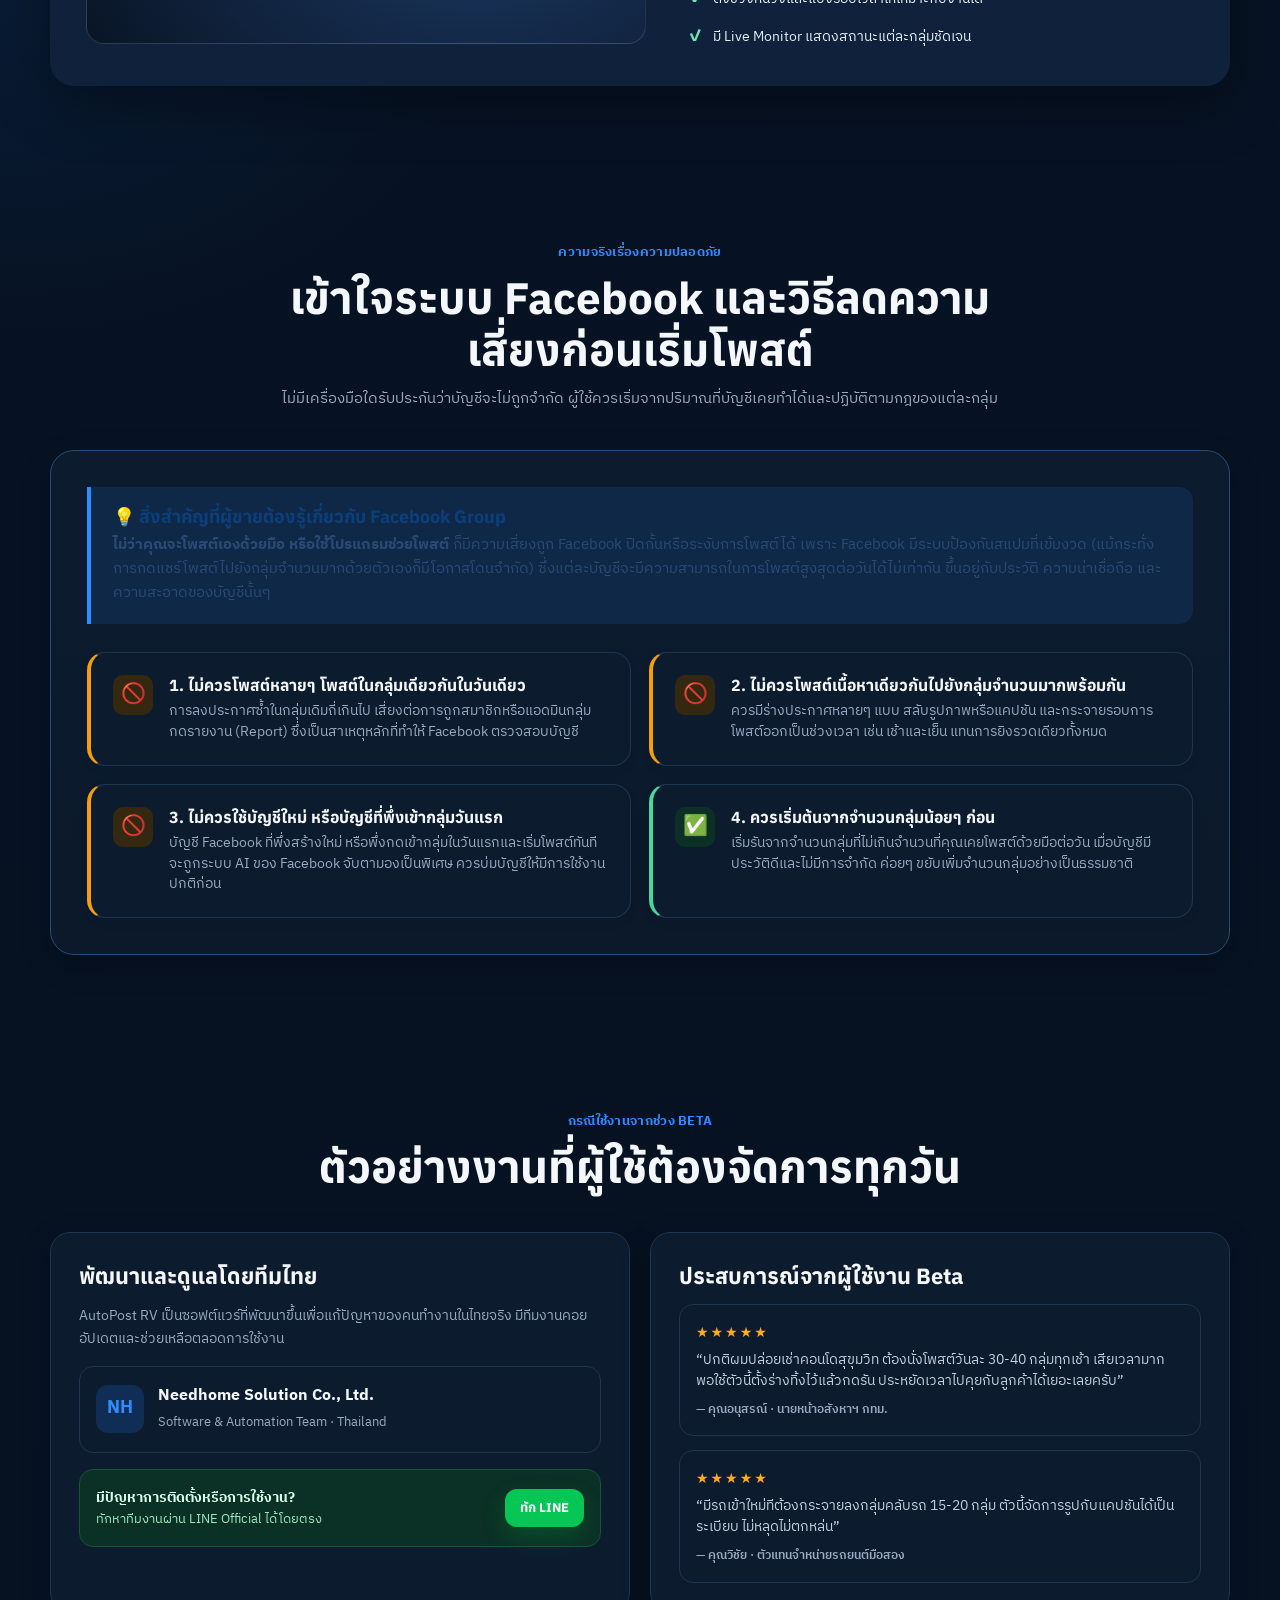
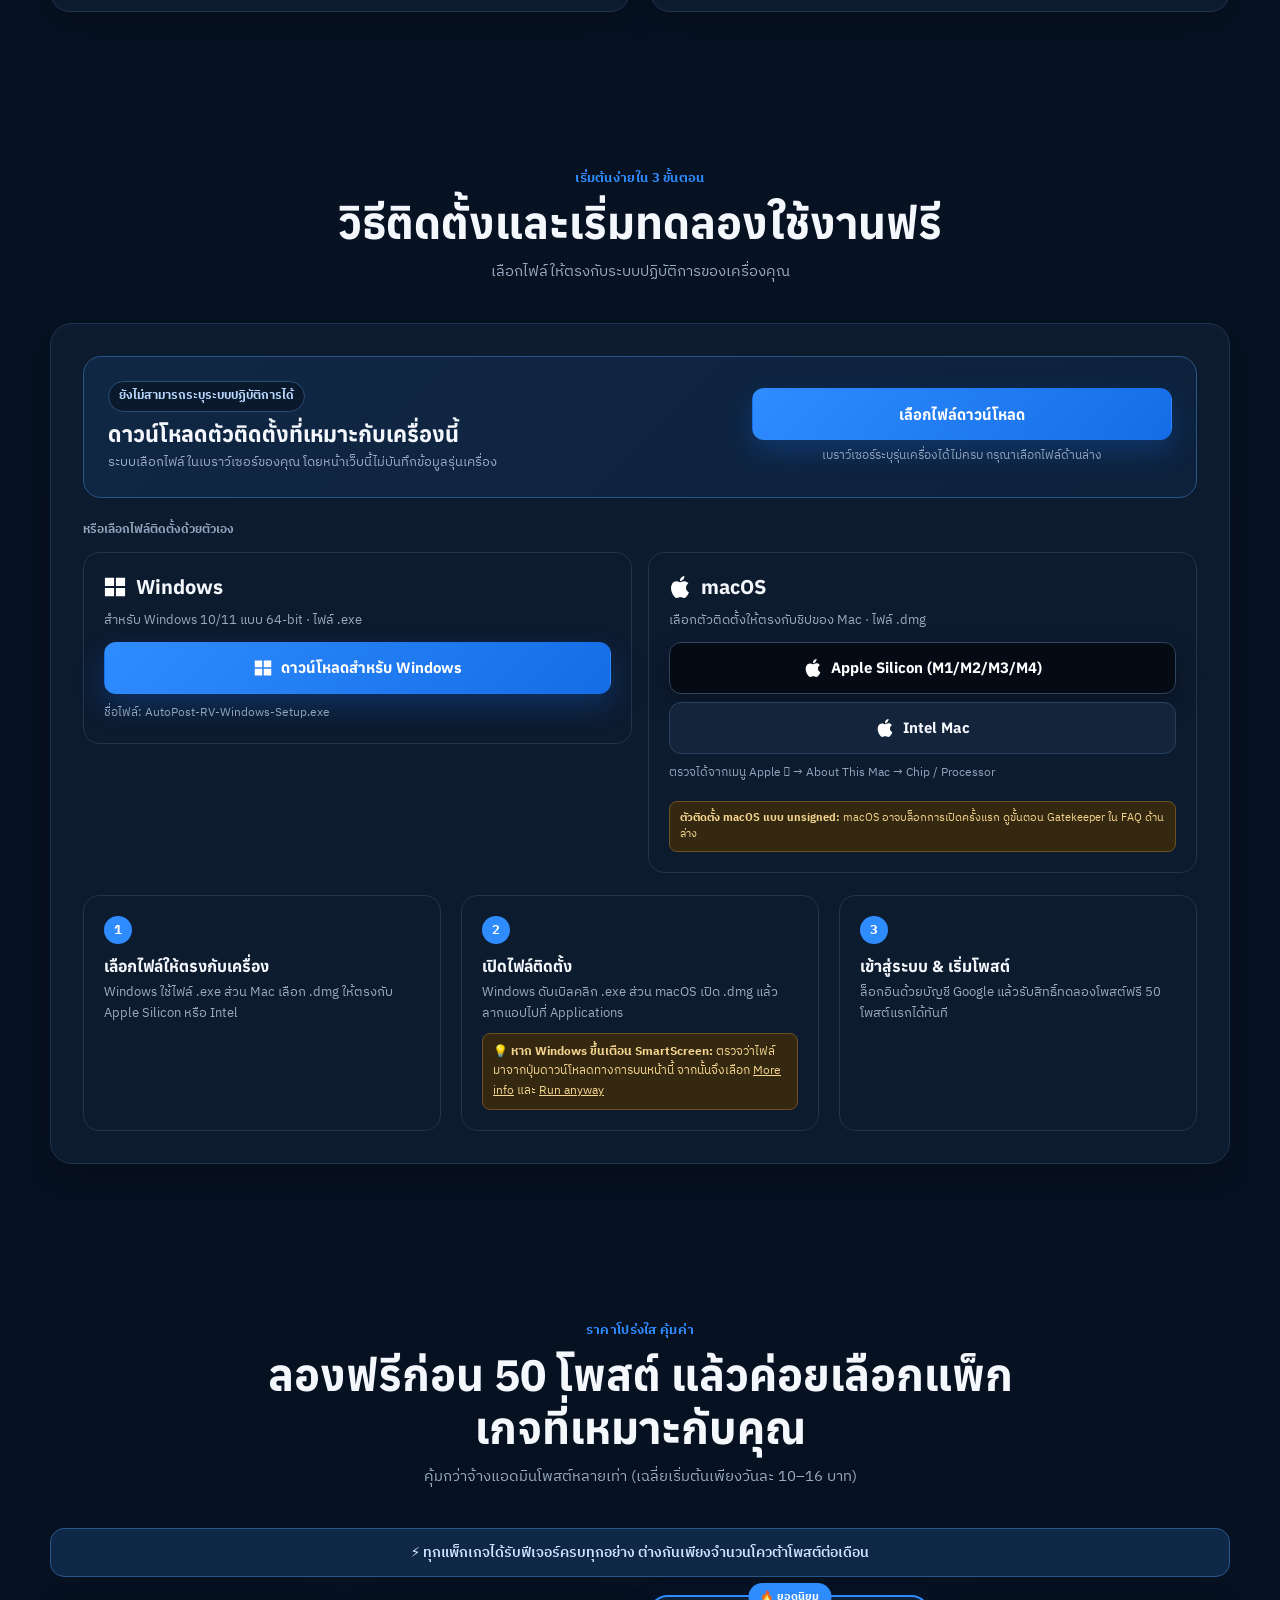
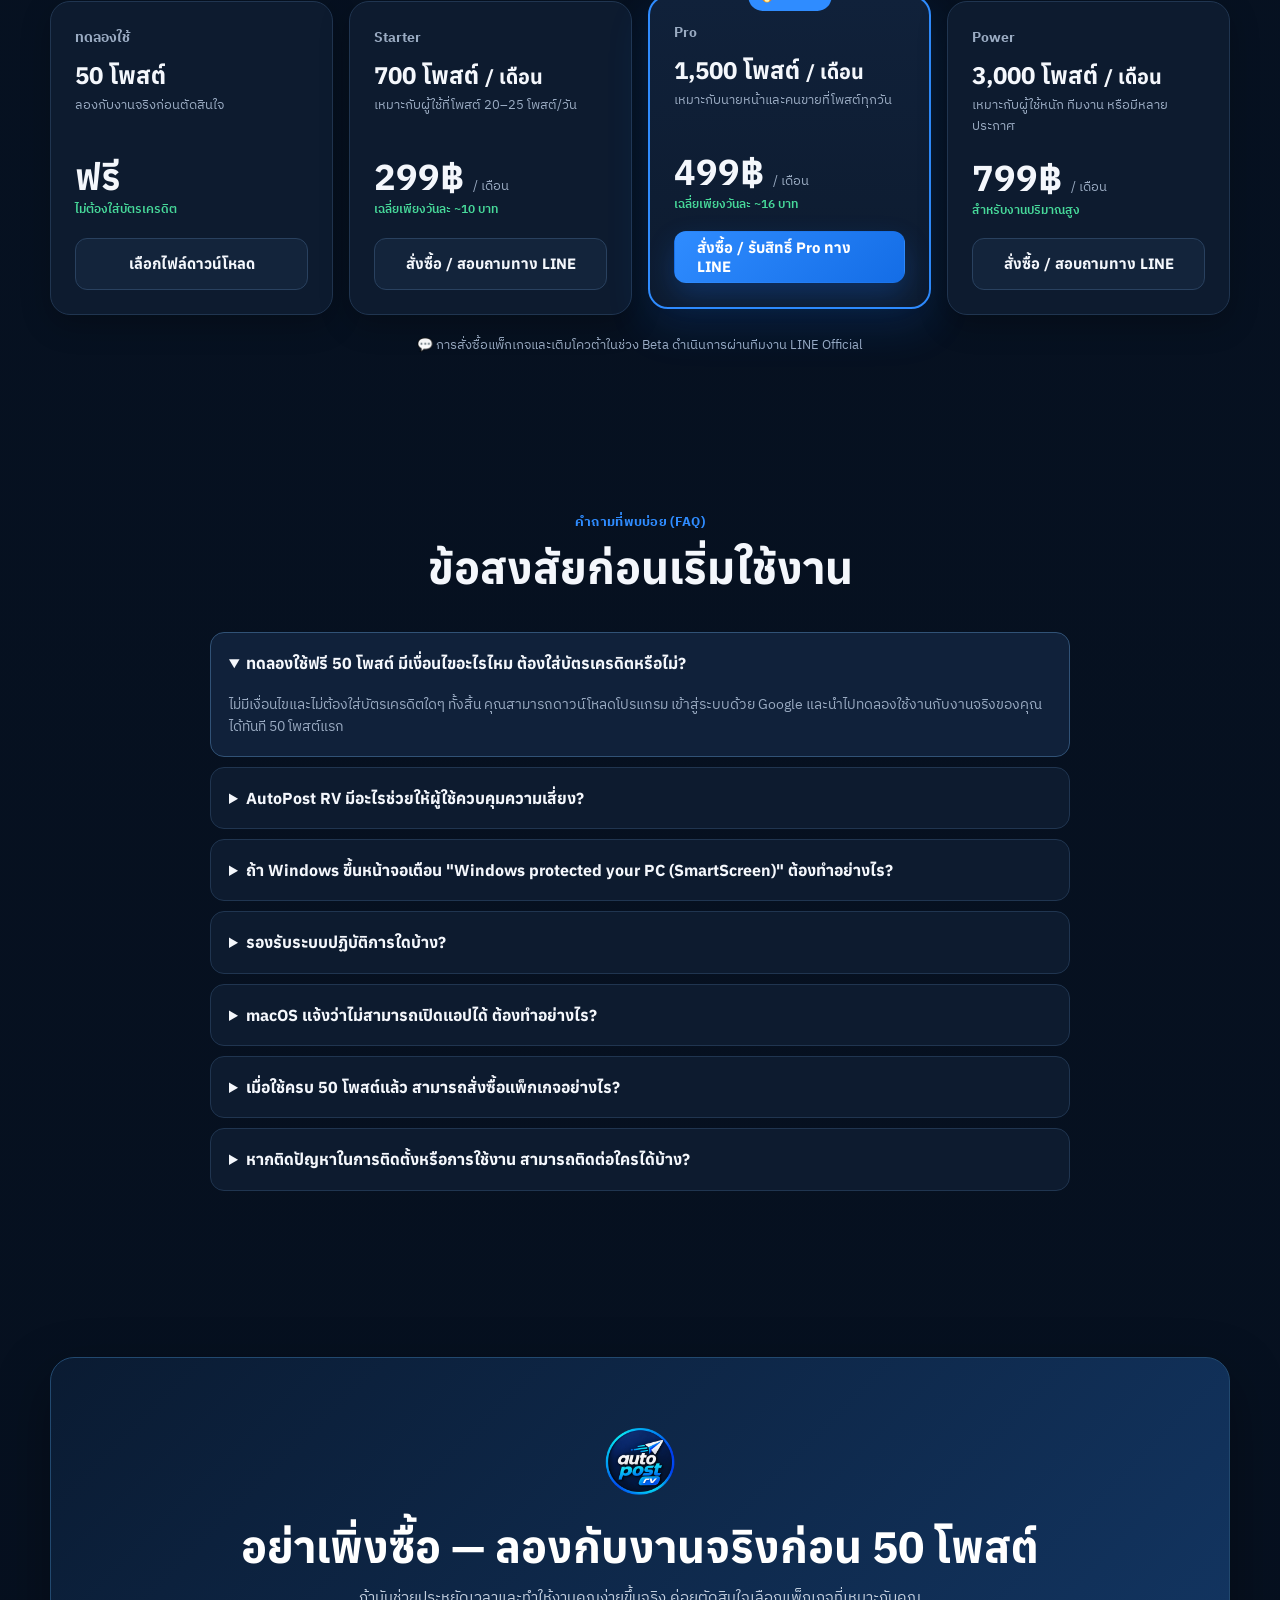
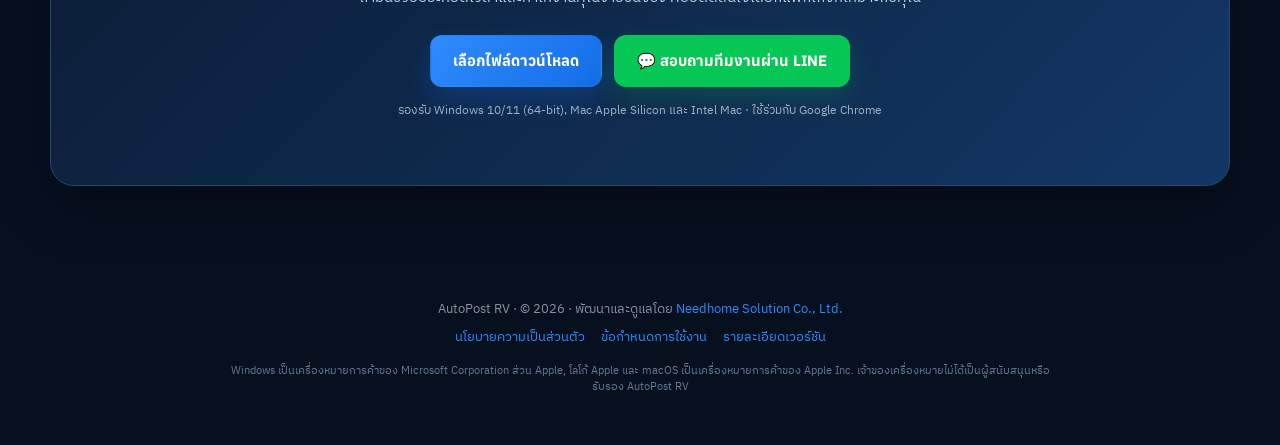
==== commit 4be72641: "feat: restore dark landing theme and platform logos" ====
--- a/index.html
+++ b/index.html
@@ -6,7 +6,7 @@
   <title>AutoPost RV — โพสต์หลายกลุ่ม ไม่ต้องทำซ้ำทีละกลุ่ม</title>
   <meta name="description" content="AutoPost RV ซอฟต์แวร์ช่วยจัดการและโพสต์ประกาศเข้า Facebook Group หลายกลุ่มอัตโนมัติจากโปรแกรมเดียว ทดลองใช้ฟรี 50 โพสต์ สำหรับ Windows และ macOS" />
   <meta name="robots" content="index,follow,max-image-preview:large" />
-  <meta name="theme-color" content="#1677ff" />
+  <meta name="theme-color" content="#071426" />
   <link rel="canonical" href="https://marknebles.github.io/autopost-rv-landing/" />
   <link rel="icon" type="image/png" sizes="512x512" href="logo.png" />
   <link rel="apple-touch-icon" href="logo.png" />
@@ -48,24 +48,24 @@
   </script>
   <style>
     :root{
-      --bg:#f7f9fc;
-      --paper:#ffffff;
-      --ink:#10213a;
-      --muted:#65758d;
-      --line:#e6ebf2;
-      --blue:#1677ff;
-      --blue2:#0b5fd7;
-      --blueSoft:#eef6ff;
-      --green:#16a66a;
-      --greenSoft:#edf9f4;
+      --bg:#06101f;
+      --paper:#0d1b2f;
+      --ink:#f4f7fc;
+      --muted:#9aabc2;
+      --line:#203550;
+      --blue:#2f8cff;
+      --blue2:#146de6;
+      --blueSoft:#102d55;
+      --green:#47d99a;
+      --greenSoft:#0c3026;
       --line-green:#06c755;
       --line-green-dark:#05b04b;
-      --amber:#b77a00;
-      --amberSoft:#fff8e7;
-      --red:#e03131;
-      --redSoft:#fff5f5;
-      --shadow:0 20px 50px rgba(16,33,58,.08);
-      --shadow2:0 10px 28px rgba(16,33,58,.07);
+      --amber:#f4b84e;
+      --amberSoft:#352810;
+      --red:#ff7777;
+      --redSoft:#381d24;
+      --shadow:0 20px 54px rgba(0,0,0,.34);
+      --shadow2:0 10px 30px rgba(0,0,0,.24);
       --max:1180px;
       --display:"Anuphan","IBM Plex Sans Thai",system-ui,sans-serif;
       --body:"IBM Plex Sans Thai",system-ui,-apple-system,sans-serif;
@@ -78,8 +78,9 @@
       margin:0;
       color:var(--ink);
       background:
-        radial-gradient(800px 420px at 85% -5%, rgba(22,119,255,.10), transparent 60%),
-        linear-gradient(180deg,#fbfdff 0,#f7f9fc 100%);
+        radial-gradient(900px 520px at 85% -5%, rgba(47,140,255,.20), transparent 62%),
+        radial-gradient(700px 480px at 0% 38%, rgba(16,66,126,.18), transparent 68%),
+        linear-gradient(180deg,#071426 0%,#06101f 100%);
       font-family:var(--body);
       line-height:1.65;
     }
@@ -612,6 +613,9 @@
       background:#fbfdff;
     }
     .platform-card h3{margin:0;font:700 20px var(--display)}
+    .platform-heading{display:flex;align-items:center;gap:10px}
+    .platform-logo{display:inline-block;width:22px;height:22px;object-fit:contain;flex:0 0 auto}
+    .btn .platform-logo{width:18px;height:18px}
     .platform-card p{margin:0;color:var(--muted);font-size:13px}
     .platform-card .btn{width:100%}
     .platform-actions{display:grid;gap:8px}
@@ -734,6 +738,64 @@
     footer{text-align:center;color:#8493a8;padding:36px 0 50px;font-size:12.5px}
     footer a{color:var(--blue);text-decoration:none}
     .footer-links{display:flex;justify-content:center;gap:16px;flex-wrap:wrap;margin-top:8px}
+    .trademark-note{max-width:820px;margin:14px auto 0;color:#657991;font-size:10.5px;line-height:1.55}
+
+    /* Dark navy theme */
+    .skip-link,
+    .product-shell,
+    .trustbar,
+    .ba,
+    .card,
+    .comparison-wrapper,
+    .guideline-container,
+    .rule-card,
+    .trust-box,
+    .review-box,
+    .company,
+    .review,
+    .install-guide,
+    .platform-card,
+    .inst-step,
+    .price-card,
+    details{background:var(--paper)}
+    .skip-link{color:var(--ink)}
+    .nav-line-btn{background:#0b3025;border-color:#175438}
+    .nav-line-btn:hover{background:#10432f}
+    .eyebrow{border-color:#175438}
+    .btn.secondary,.btn.ghost{background:#13243b;color:var(--ink);border-color:#29415f}
+    .btn.secondary:hover,.btn.ghost:hover{background:#1a304d}
+    .btn.mac{background:#050b14;border-color:#30445f;box-shadow:0 10px 24px rgba(0,0,0,.28)}
+    .btn.mac:hover{background:#111f33}
+    .release-proof{color:#8295af}
+    .windowbar{background:#091729}
+    .dot{background:#40526b}
+    .windowtitle{color:#91a3ba}
+    .product-shot{background:#0a1627}
+    .ba.before{border-top-color:#56677f}
+    .ba.after{background:linear-gradient(180deg,#0d1b2f 0%,#0e213a 100%)}
+    .badge-pill.gray{background:#1a2a41;color:#aab8ca}
+    .timeitem{border-bottom-color:#1b304a}
+    .comp-table th{background:#0b1728}
+    .comp-table th.rv-col{background:#102847}
+    .comp-table td.feature-col,.comp-table td.other-col{background:#0b1829;color:var(--ink)}
+    .comp-table td.other-col{color:#a4b3c7}
+    .comp-table td.rv-col{background:#0e2139;color:#dceaff}
+    .guideline-container{border-color:#244c76;background:linear-gradient(180deg,#0d1b2f 0%,#0b192b 100%)}
+    .guideline-intro{background:#102847}
+    .company-logo{background:#102d55}
+    .line-support-card{background:#0b3025;border-color:#175438}
+    .line-support-card .text{color:#9ce8bf}
+    .line-support-card .text b{color:#d9ffea}
+    .review-quote{color:#c5d1e0}
+    .smart-download-panel{border-color:#275789;background:linear-gradient(135deg,#102744 0%,#0d213b 100%)}
+    .smart-download-copy h3{color:var(--ink)}
+    .device-badge{background:#0a192b;border-color:#294d75;color:#b9d8ff}
+    .smart-download-status,.manual-download-title,.platform-meta{color:#91a4bd}
+    .smartscreen-tip,.gatekeeper-tip{background:#352810;border-color:#6b5120;color:#f5d58f}
+    .pricing-banner{background:#102847;border-color:#275789;color:#cfe4ff}
+    .price-card.featured{background:linear-gradient(180deg,#10213a 0%,#0d1b2f 100%)}
+    details[open]{background:#10213a;border-color:#315276}
+    .final{background:linear-gradient(135deg,#0a1b32,#133765);border:1px solid #22496f}
 
     .sticky{display:none}
 
@@ -1137,17 +1199,17 @@
       <div class="manual-download-title">หรือเลือกไฟล์ติดตั้งด้วยตัวเอง</div>
       <div class="platform-downloads" id="manualDownloads">
         <div class="platform-card">
-          <h3>⊞ Windows</h3>
+          <h3 class="platform-heading"><img class="platform-logo" src="assets/windows.svg" alt="" aria-hidden="true">Windows</h3>
           <p>สำหรับ Windows 10/11 แบบ 64-bit · ไฟล์ .exe</p>
-          <a class="btn primary windows-download-link" href="https://github.com/Marknebles/autopost-rv-landing/releases/download/v0.2.0-beta.6/AutoPost-RV-Windows-Setup.exe">ดาวน์โหลดสำหรับ Windows</a>
+          <a class="btn primary windows-download-link" href="https://github.com/Marknebles/autopost-rv-landing/releases/download/v0.2.0-beta.6/AutoPost-RV-Windows-Setup.exe"><img class="platform-logo" src="assets/windows.svg" alt="" aria-hidden="true">ดาวน์โหลดสำหรับ Windows</a>
           <div class="platform-meta">ชื่อไฟล์: AutoPost-RV-Windows-Setup.exe</div>
         </div>
         <div class="platform-card" id="macDownloadChoices">
-          <h3>● macOS</h3>
+          <h3 class="platform-heading"><img class="platform-logo" src="assets/apple.svg" alt="" aria-hidden="true">macOS</h3>
           <p>เลือกตัวติดตั้งให้ตรงกับชิปของ Mac · ไฟล์ .dmg</p>
           <div class="platform-actions">
-            <a class="btn mac mac-arm-download-link" href="https://github.com/Marknebles/autopost-rv-landing/releases/download/v0.2.0-beta.6/AutoPost-RV-macOS-Apple-Silicon.dmg">Apple Silicon (M1/M2/M3/M4)</a>
-            <a class="btn secondary mac-intel-download-link" href="https://github.com/Marknebles/autopost-rv-landing/releases/download/v0.2.0-beta.6/AutoPost-RV-macOS-Intel.dmg">Intel Mac</a>
+            <a class="btn mac mac-arm-download-link" href="https://github.com/Marknebles/autopost-rv-landing/releases/download/v0.2.0-beta.6/AutoPost-RV-macOS-Apple-Silicon.dmg"><img class="platform-logo" src="assets/apple.svg" alt="" aria-hidden="true">Apple Silicon (M1/M2/M3/M4)</a>
+            <a class="btn secondary mac-intel-download-link" href="https://github.com/Marknebles/autopost-rv-landing/releases/download/v0.2.0-beta.6/AutoPost-RV-macOS-Intel.dmg"><img class="platform-logo" src="assets/apple.svg" alt="" aria-hidden="true">Intel Mac</a>
           </div>
           <div class="platform-meta">ตรวจได้จากเมนู Apple  → About This Mac → Chip / Processor</div>
           <div class="gatekeeper-tip"><b>ตัวติดตั้ง macOS แบบ unsigned:</b> macOS อาจบล็อกการเปิดครั้งแรก ดูขั้นตอน Gatekeeper ใน FAQ ด้านล่าง</div>
@@ -1298,6 +1360,7 @@
   <footer>
     AutoPost RV · © 2026 · พัฒนาและดูแลโดย <a href="https://lin.ee/zmcFMcc" target="_blank" rel="noopener noreferrer">Needhome Solution Co., Ltd.</a>
     <div class="footer-links"><a href="privacy.html">นโยบายความเป็นส่วนตัว</a><a href="terms.html">ข้อกำหนดการใช้งาน</a><a href="https://github.com/Marknebles/autopost-rv-landing/releases/tag/v0.2.0-beta.6" target="_blank" rel="noopener noreferrer">รายละเอียดเวอร์ชัน</a></div>
+    <div class="trademark-note">Windows เป็นเครื่องหมายการค้าของ Microsoft Corporation ส่วน Apple, โลโก้ Apple และ macOS เป็นเครื่องหมายการค้าของ Apple Inc. เจ้าของเครื่องหมายไม่ได้เป็นผู้สนับสนุนหรือรับรอง AutoPost RV</div>
   </footer>
 </div>
 </main>
@@ -1333,12 +1396,21 @@
   const detectedDevice = document.getElementById("detectedDevice");
   const smartDownloadStatus = document.getElementById("smartDownloadStatus");
 
-  function setSmartDownload({ label, status, url, targetId }) {
+  function setSmartDownload({ label, status, url, targetId, platformIcon }) {
     if (!smartDownloadLinks.length || !detectedDevice || !smartDownloadStatus) return;
 
     detectedDevice.textContent = status;
     smartDownloadLinks.forEach(link => {
-      link.textContent = label;
+      link.replaceChildren();
+      if (platformIcon) {
+        const icon = document.createElement("img");
+        icon.className = "platform-logo";
+        icon.src = `assets/${platformIcon}.svg`;
+        icon.alt = "";
+        icon.setAttribute("aria-hidden", "true");
+        link.append(icon);
+      }
+      link.append(document.createTextNode(label));
       link.removeAttribute("aria-disabled");
 
       if (url) {
@@ -1387,15 +1459,17 @@
         setSmartDownload({
           label: "ดูตัวเลือกดาวน์โหลด",
           status: "ตรวจพบ Windows 32-bit · โปรแกรมรองรับ 64-bit เท่านั้น",
-          targetId: "manualDownloads"
+          targetId: "manualDownloads",
+          platformIcon: "windows"
         });
         return;
       }
 
       setSmartDownload({
-        label: "⊞ ดาวน์โหลดสำหรับ Windows",
+        label: "ดาวน์โหลดสำหรับ Windows",
         status: "ตรวจพบ Windows · ตัวติดตั้ง 64-bit",
-        url: WINDOWS_DOWNLOAD_URL
+        url: WINDOWS_DOWNLOAD_URL,
+        platformIcon: "windows"
       });
       return;
     }
@@ -1403,18 +1477,20 @@
     if (isMac) {
       if (architecture === "arm") {
         setSmartDownload({
-          label: "● ดาวน์โหลดสำหรับ Apple Silicon",
+          label: "ดาวน์โหลดสำหรับ Apple Silicon",
           status: "ตรวจพบ macOS · ชิป Apple Silicon",
-          url: MACOS_ARM_DOWNLOAD_URL
+          url: MACOS_ARM_DOWNLOAD_URL,
+          platformIcon: "apple"
         });
         return;
       }
 
       if (architecture === "x86") {
         setSmartDownload({
-          label: "● ดาวน์โหลดสำหรับ Intel Mac",
+          label: "ดาวน์โหลดสำหรับ Intel Mac",
           status: "ตรวจพบ macOS · ชิป Intel",
-          url: MACOS_INTEL_DOWNLOAD_URL
+          url: MACOS_INTEL_DOWNLOAD_URL,
+          platformIcon: "apple"
         });
         return;
       }
@@ -1422,7 +1498,8 @@
       setSmartDownload({
         label: "เลือกชิป Mac ของคุณ",
         status: "ตรวจพบ macOS · ยังระบุรุ่นชิปไม่ได้",
-        targetId: "macDownloadChoices"
+        targetId: "macDownloadChoices",
+        platformIcon: "apple"
       });
       return;
     }
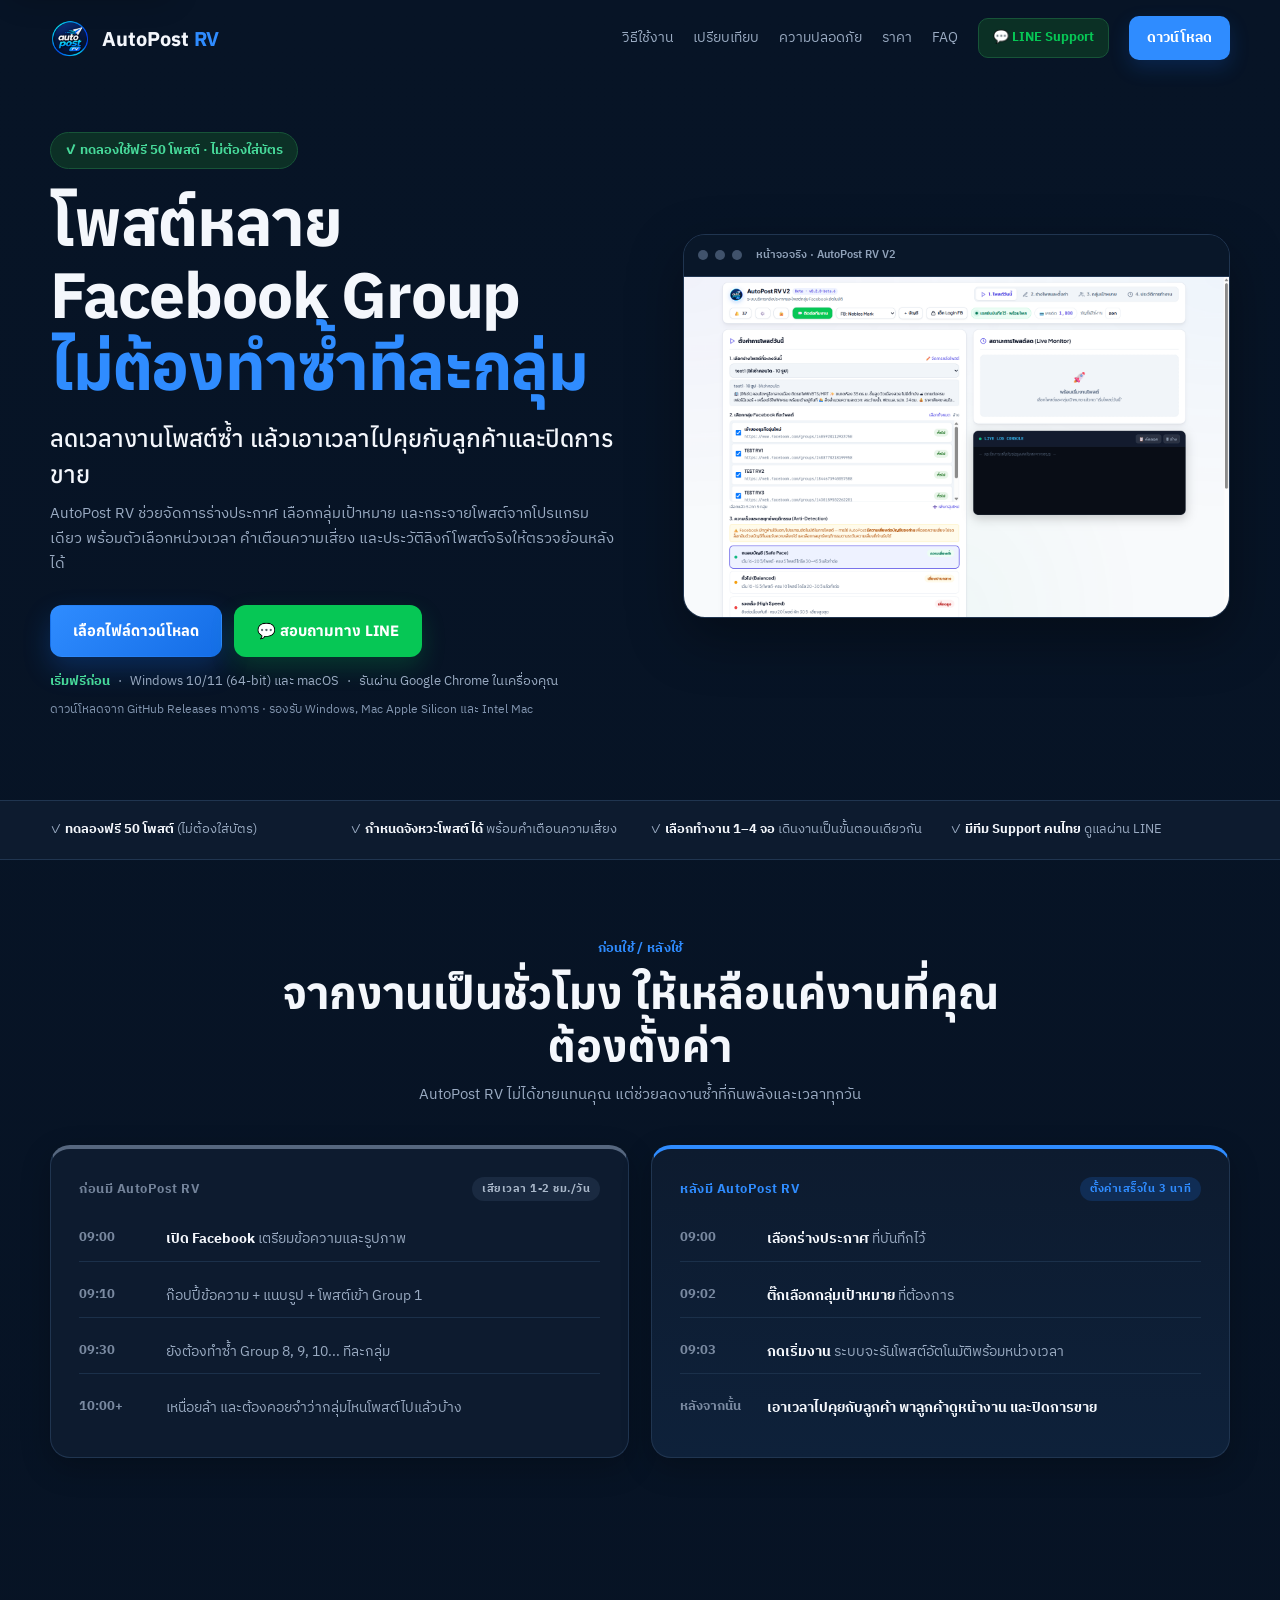
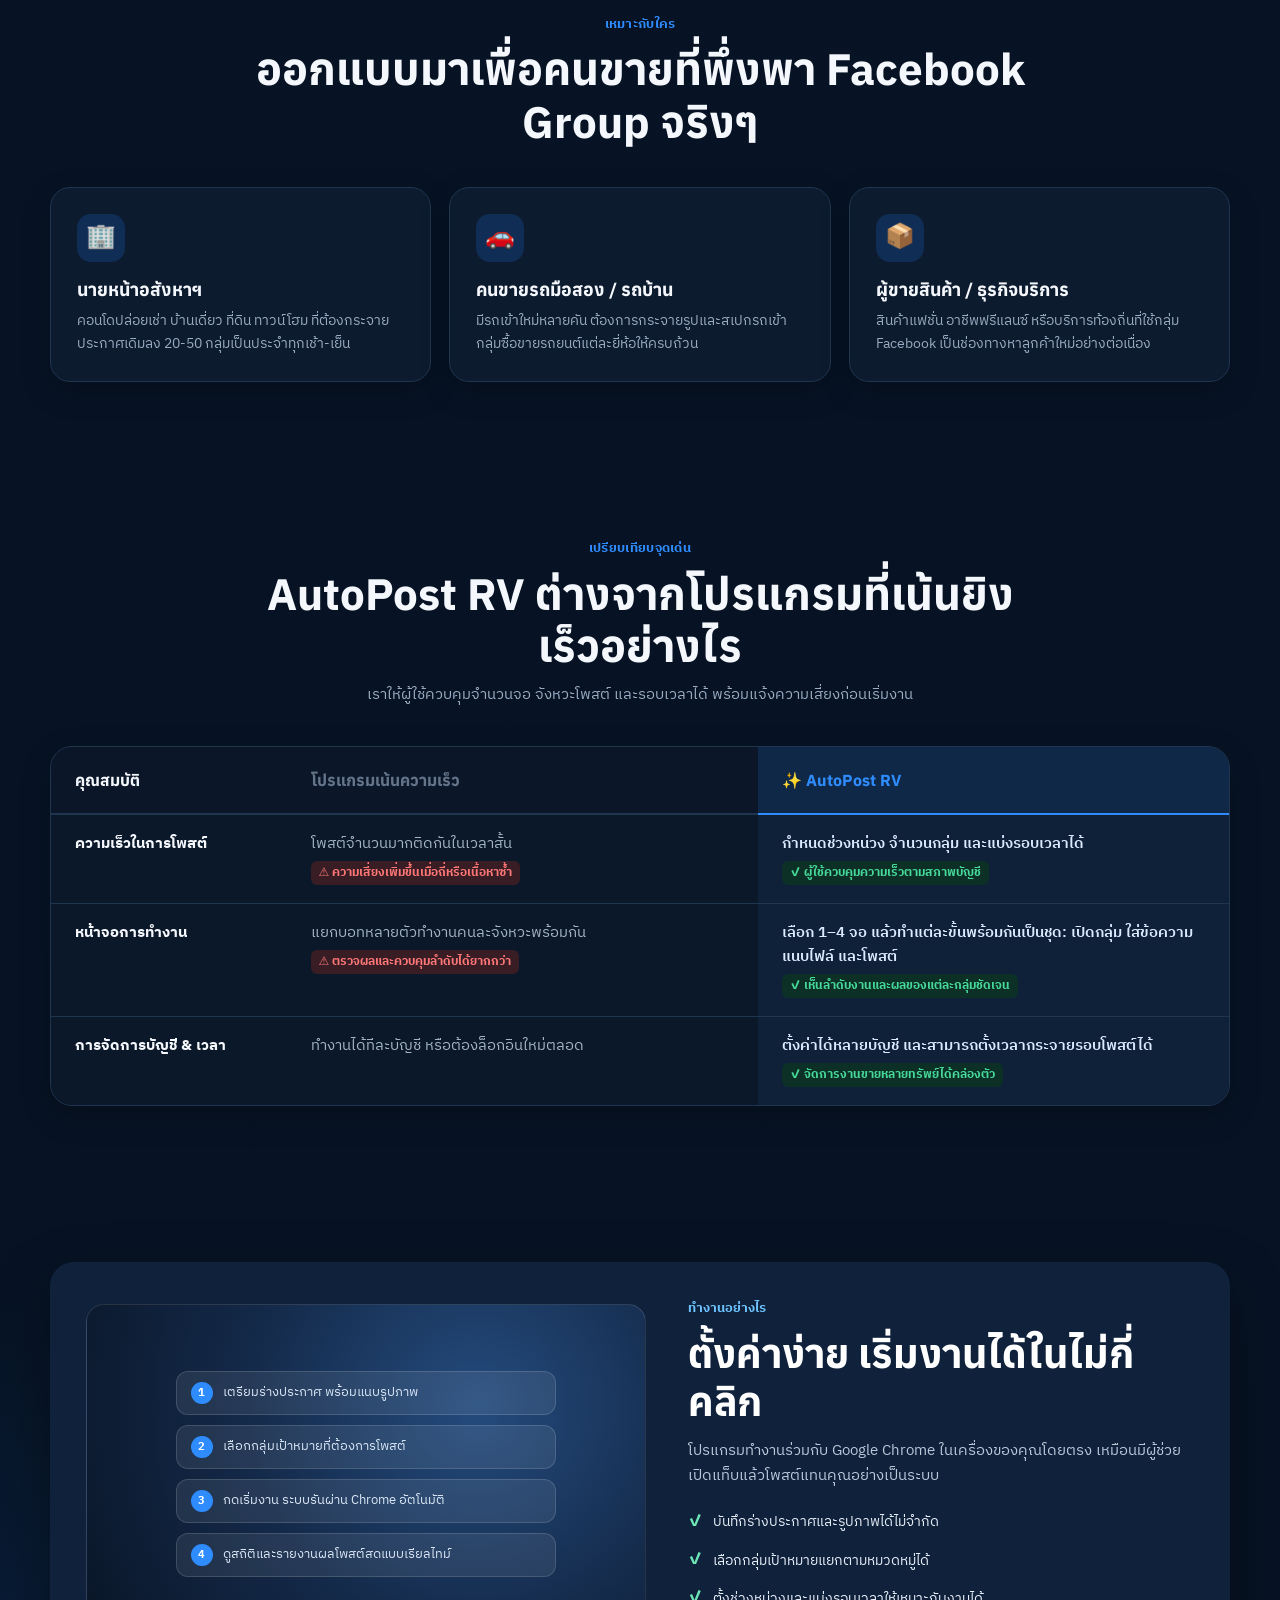
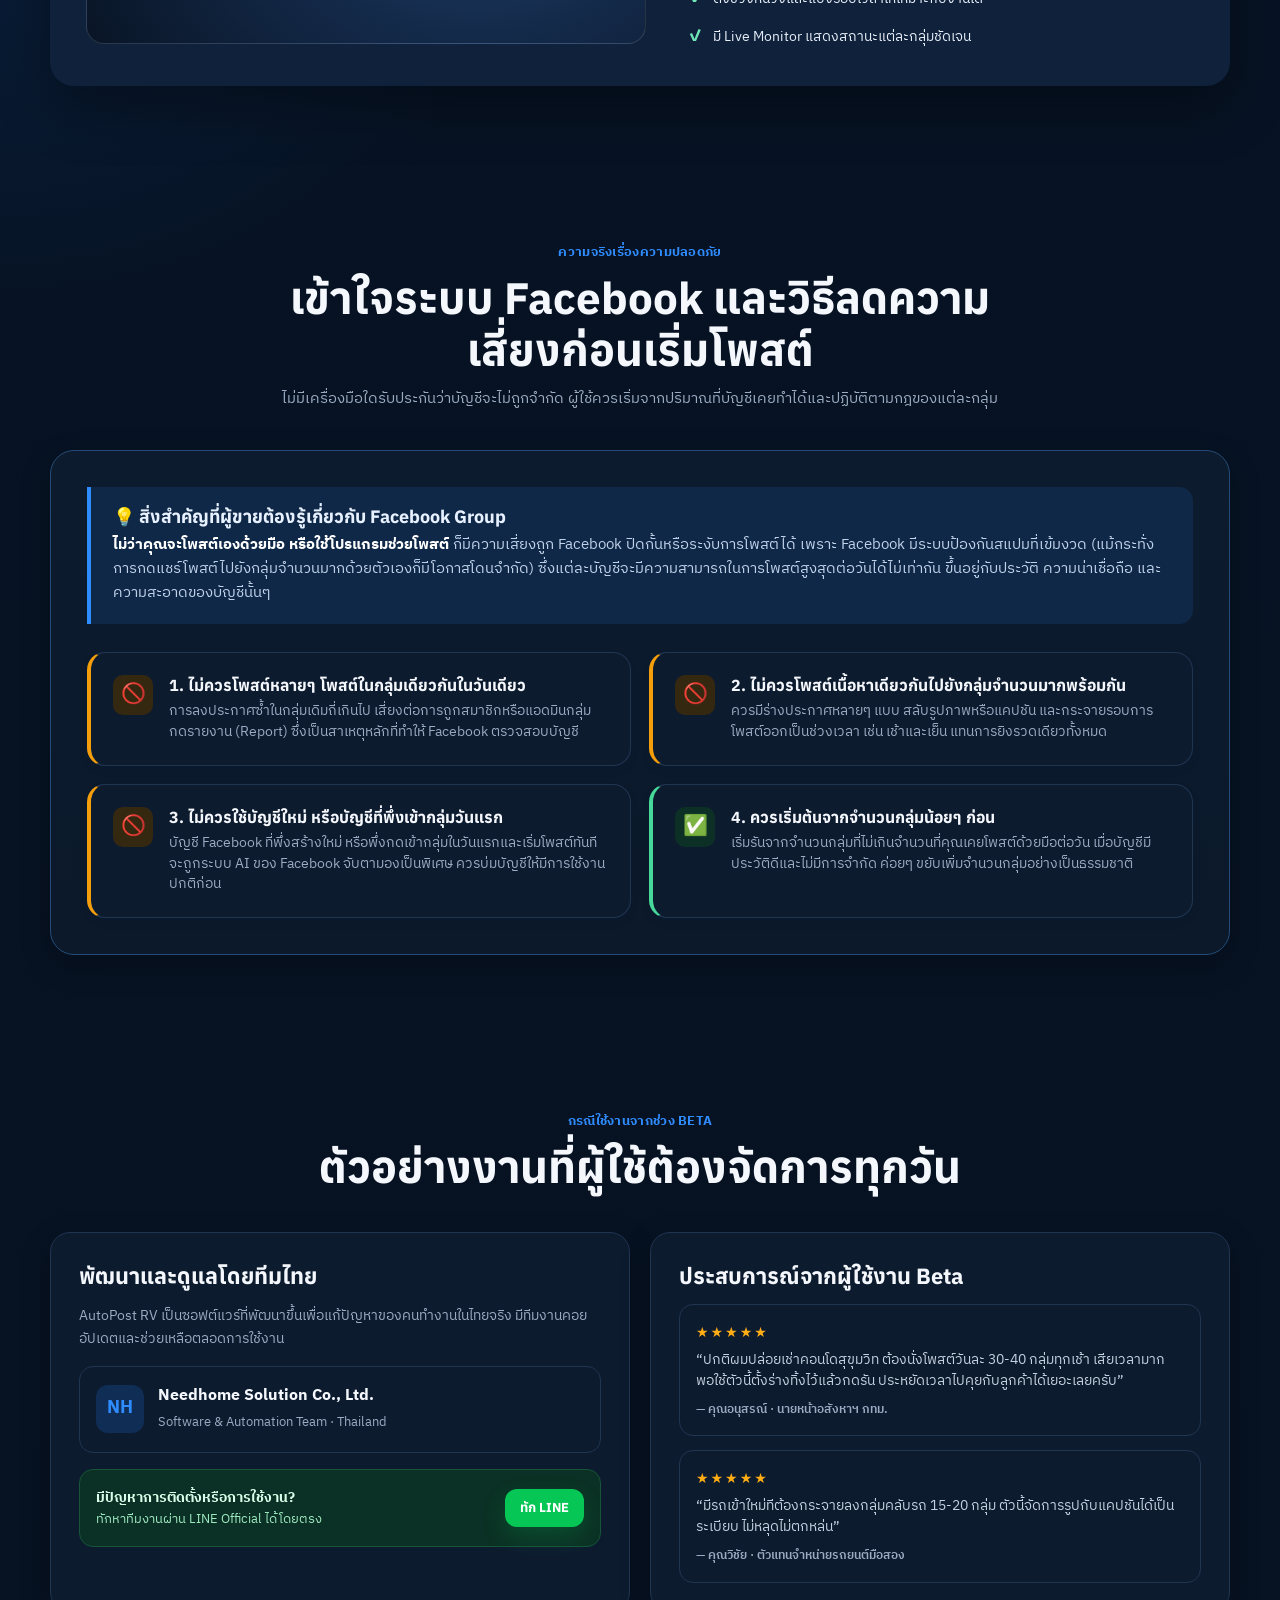
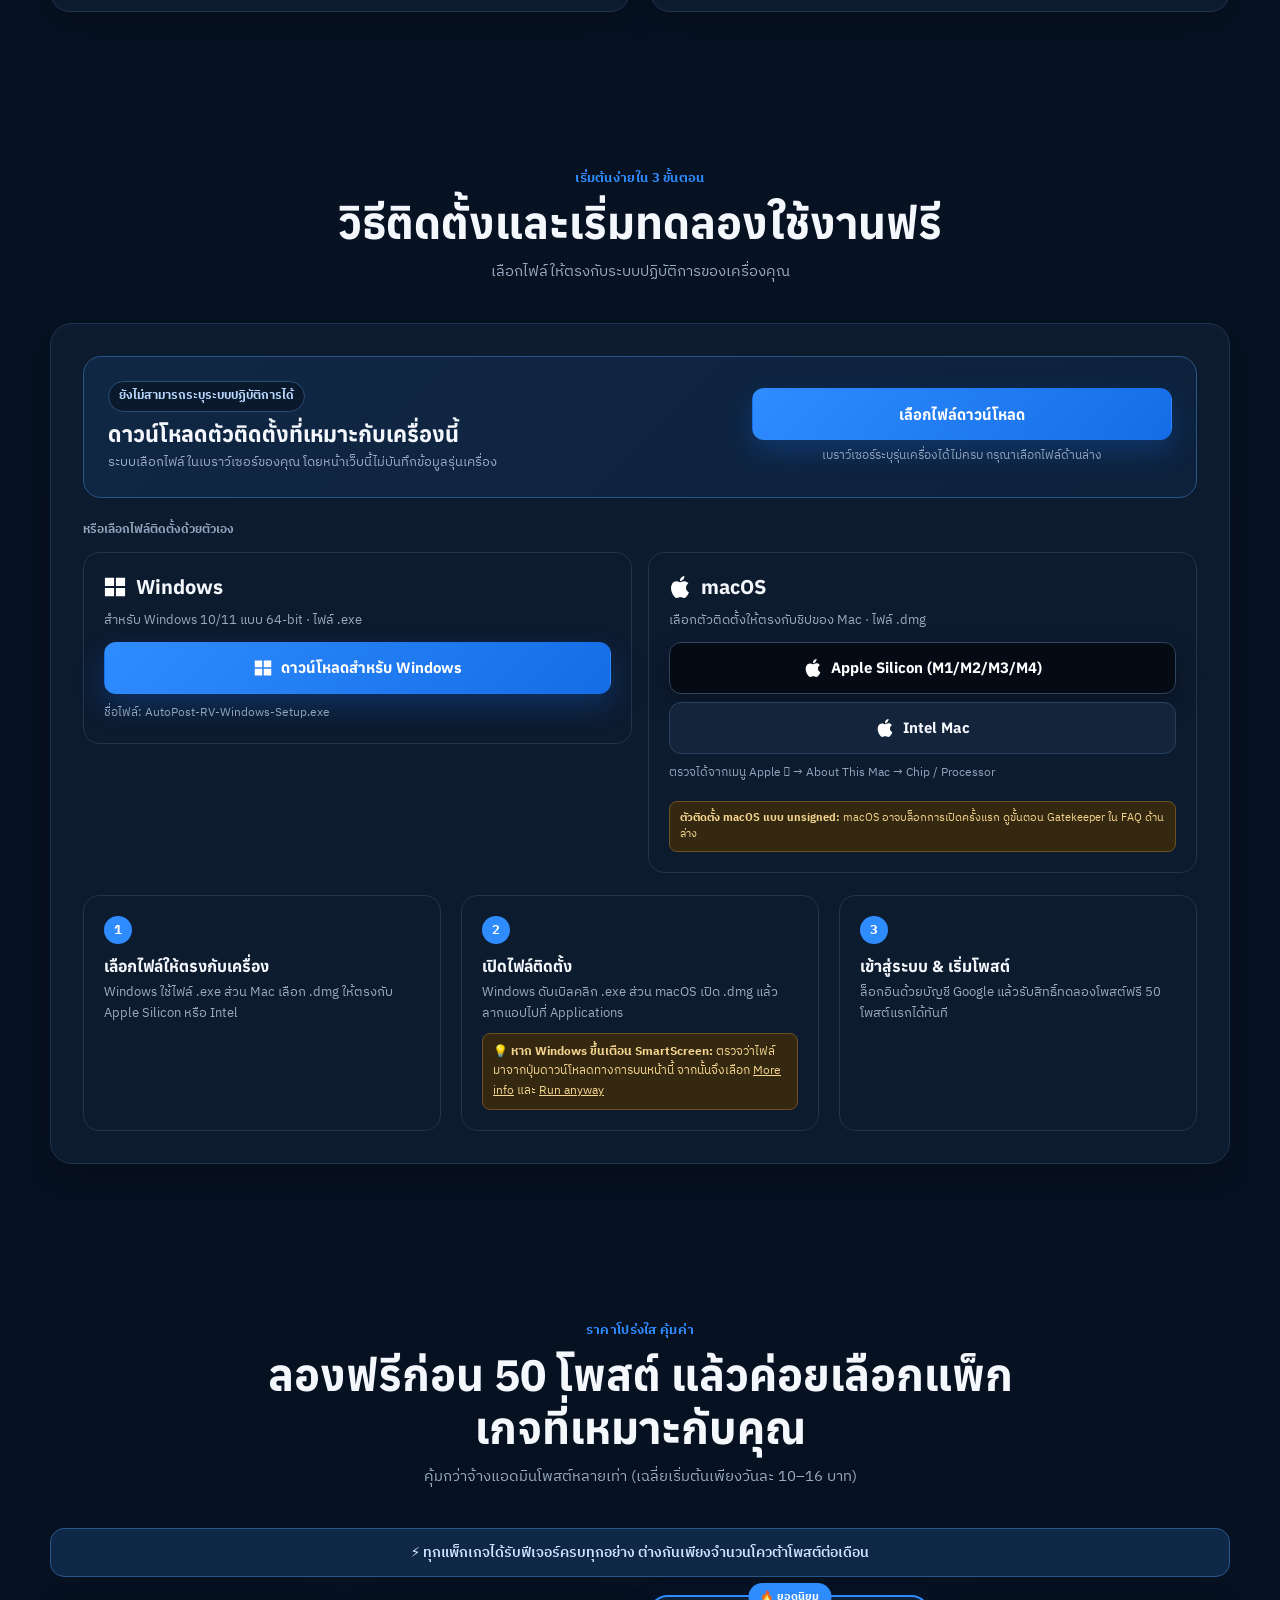
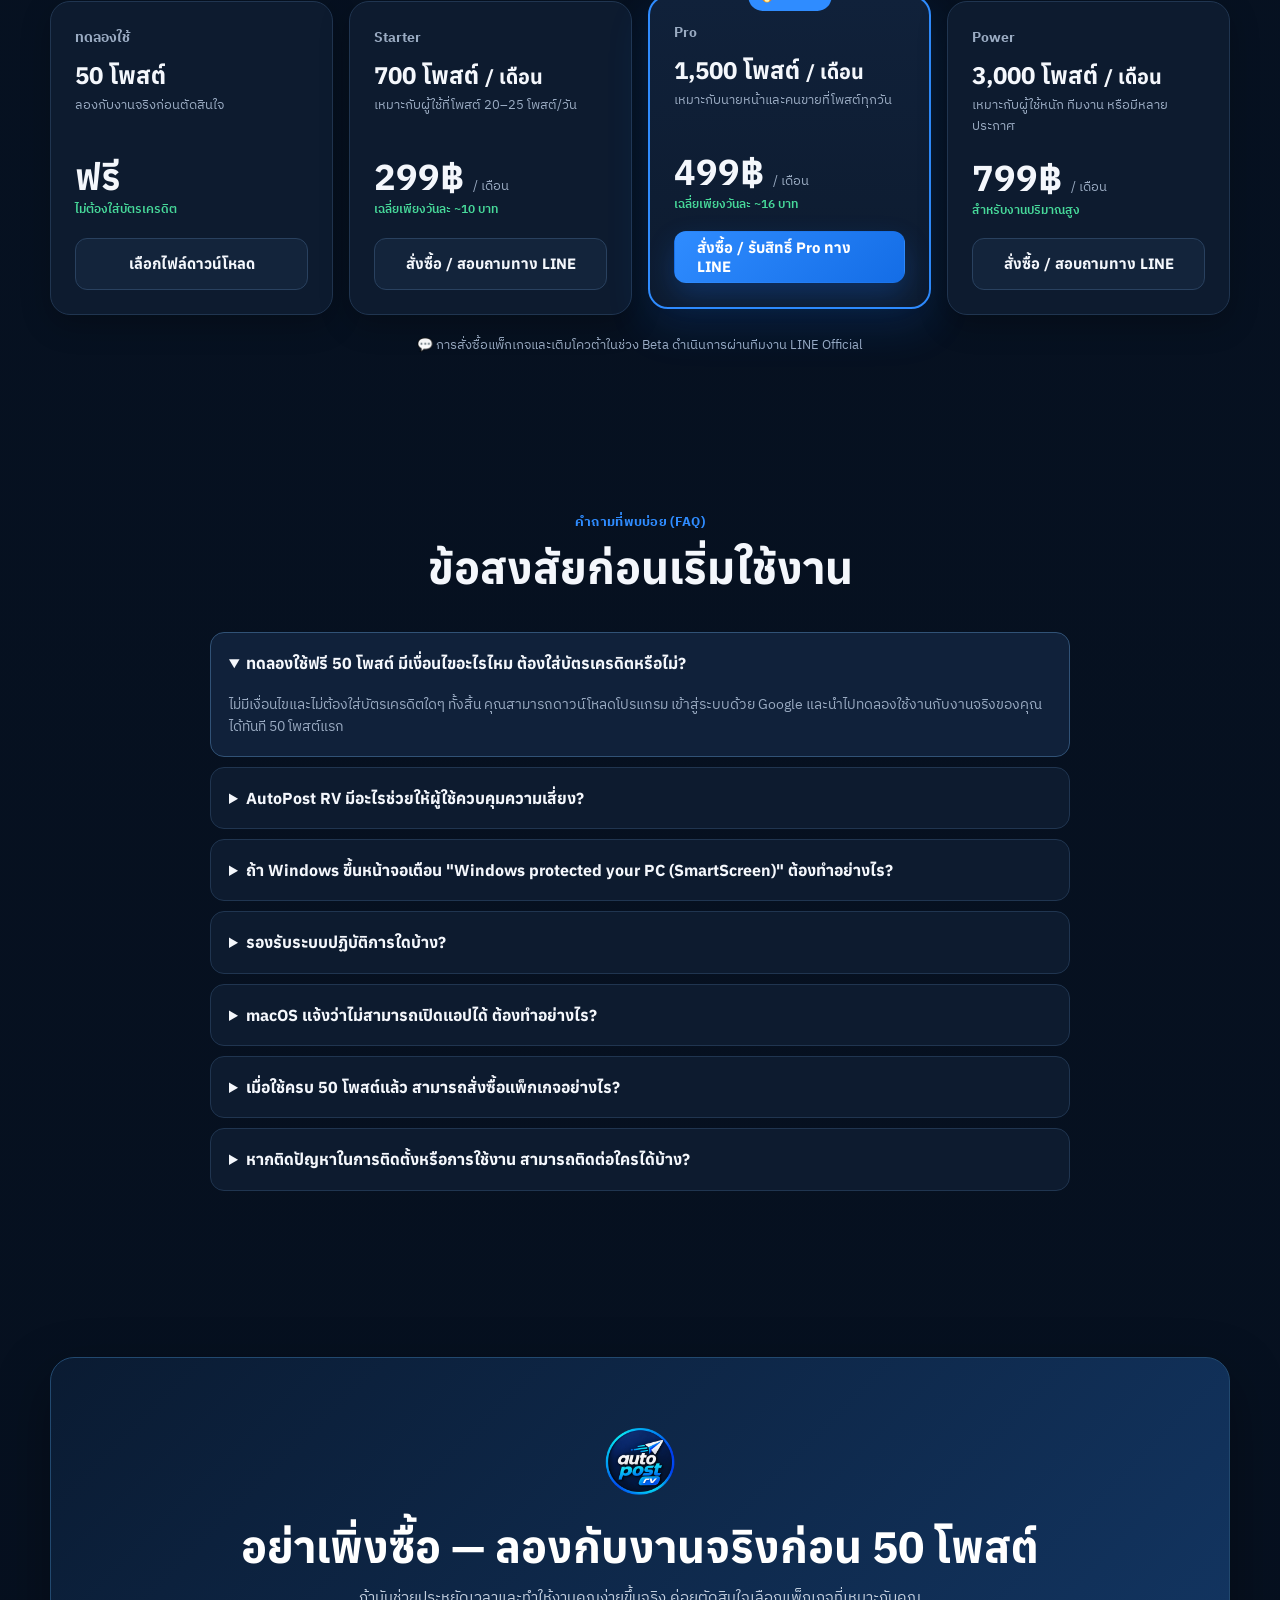
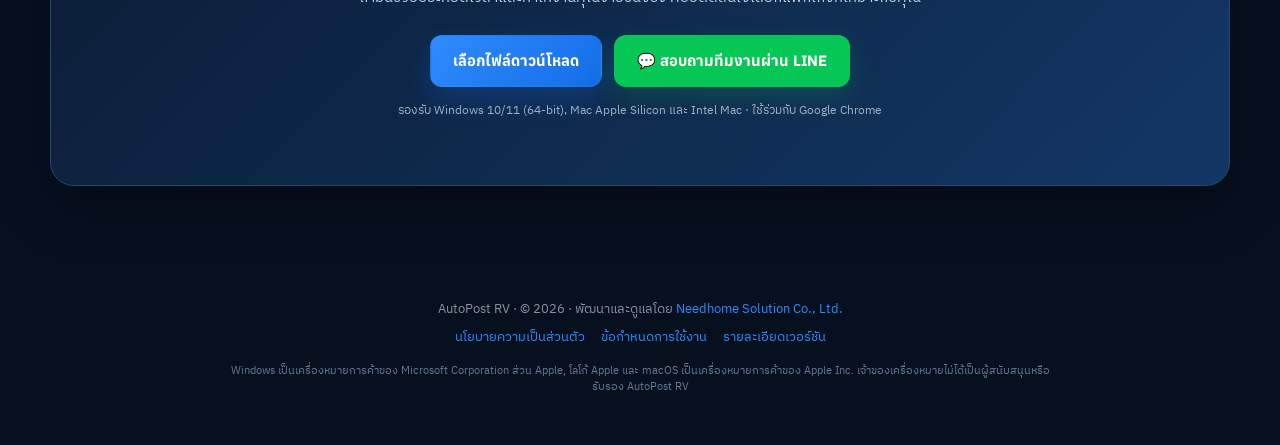
==== commit c998aa68: "fix: improve safety notice contrast" ====
--- a/index.html
+++ b/index.html
@@ -782,6 +782,9 @@
     .comp-table td.rv-col{background:#0e2139;color:#dceaff}
     .guideline-container{border-color:#244c76;background:linear-gradient(180deg,#0d1b2f 0%,#0b192b 100%)}
     .guideline-intro{background:#102847}
+    .guideline-intro h3{color:#e7f1ff}
+    .guideline-intro p{color:#bfd2ea}
+    .guideline-intro p b{color:#ffffff}
     .company-logo{background:#102d55}
     .line-support-card{background:#0b3025;border-color:#175438}
     .line-support-card .text{color:#9ce8bf}
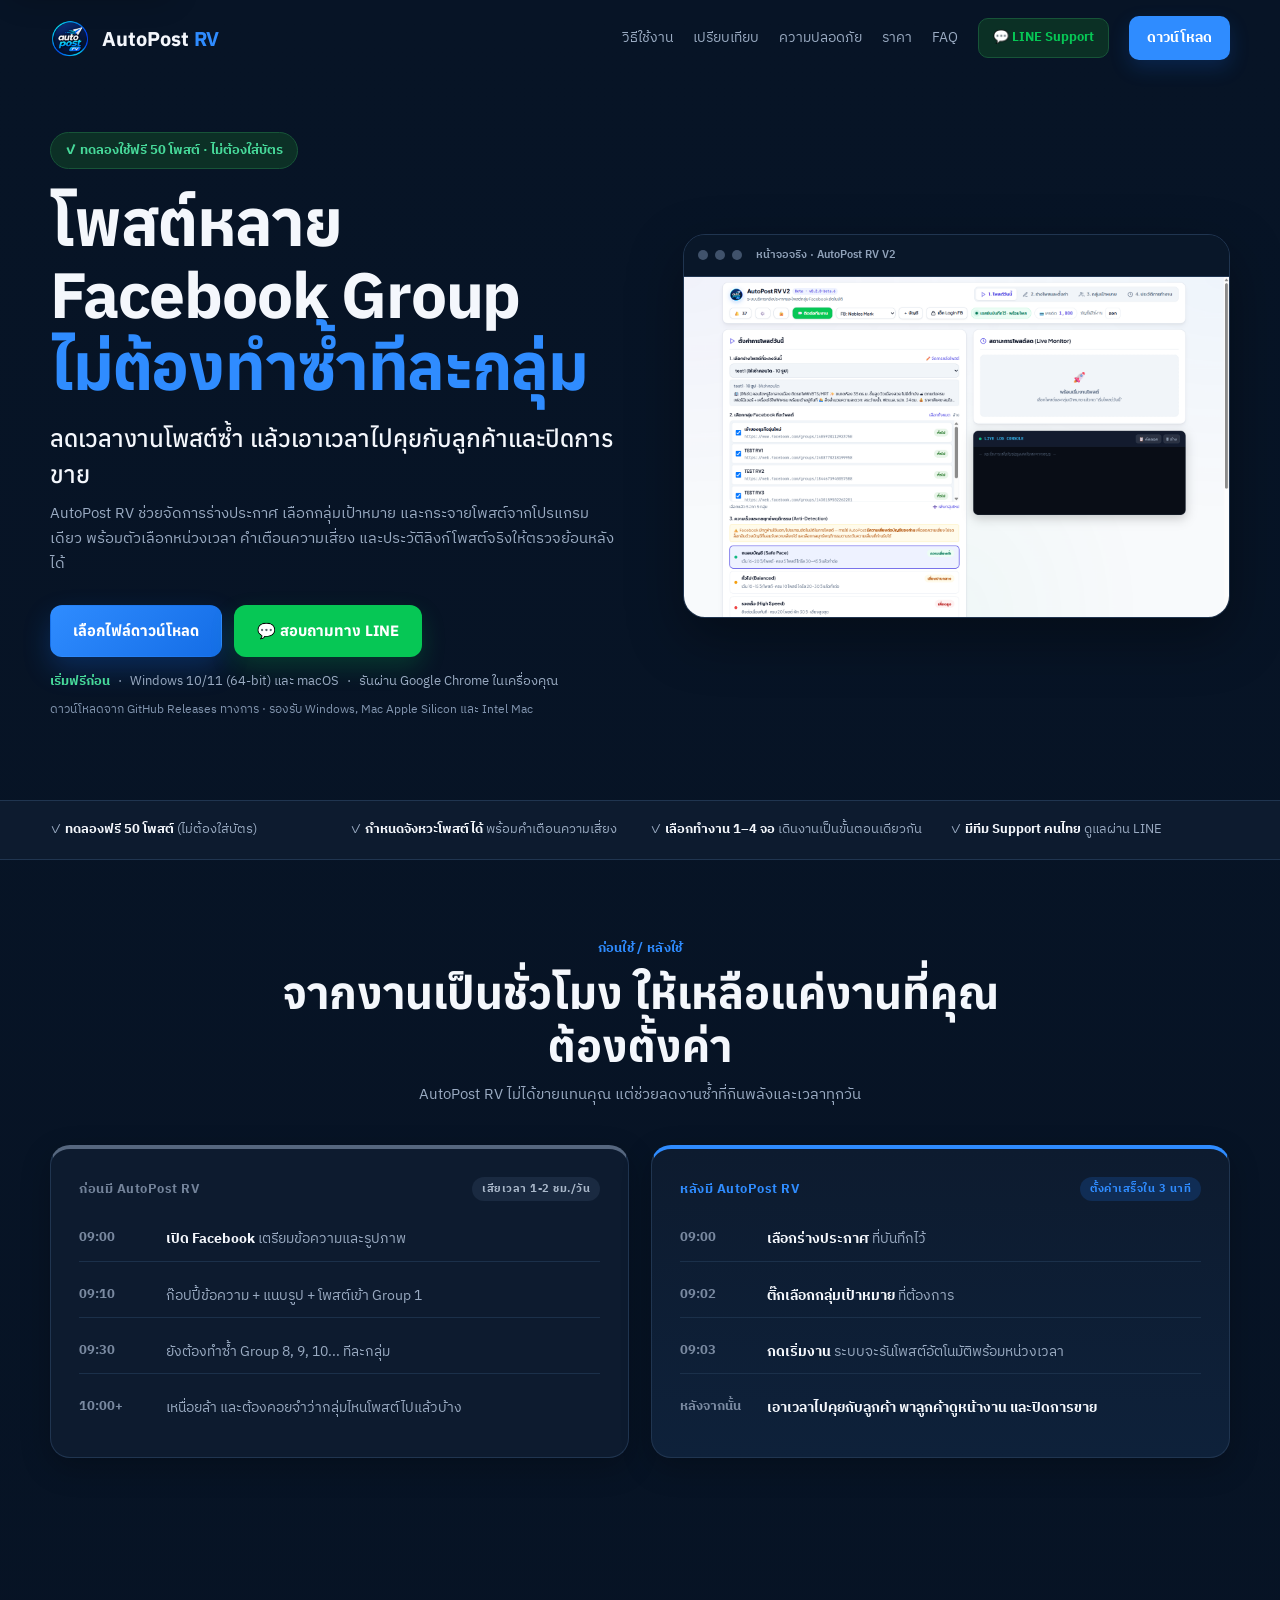
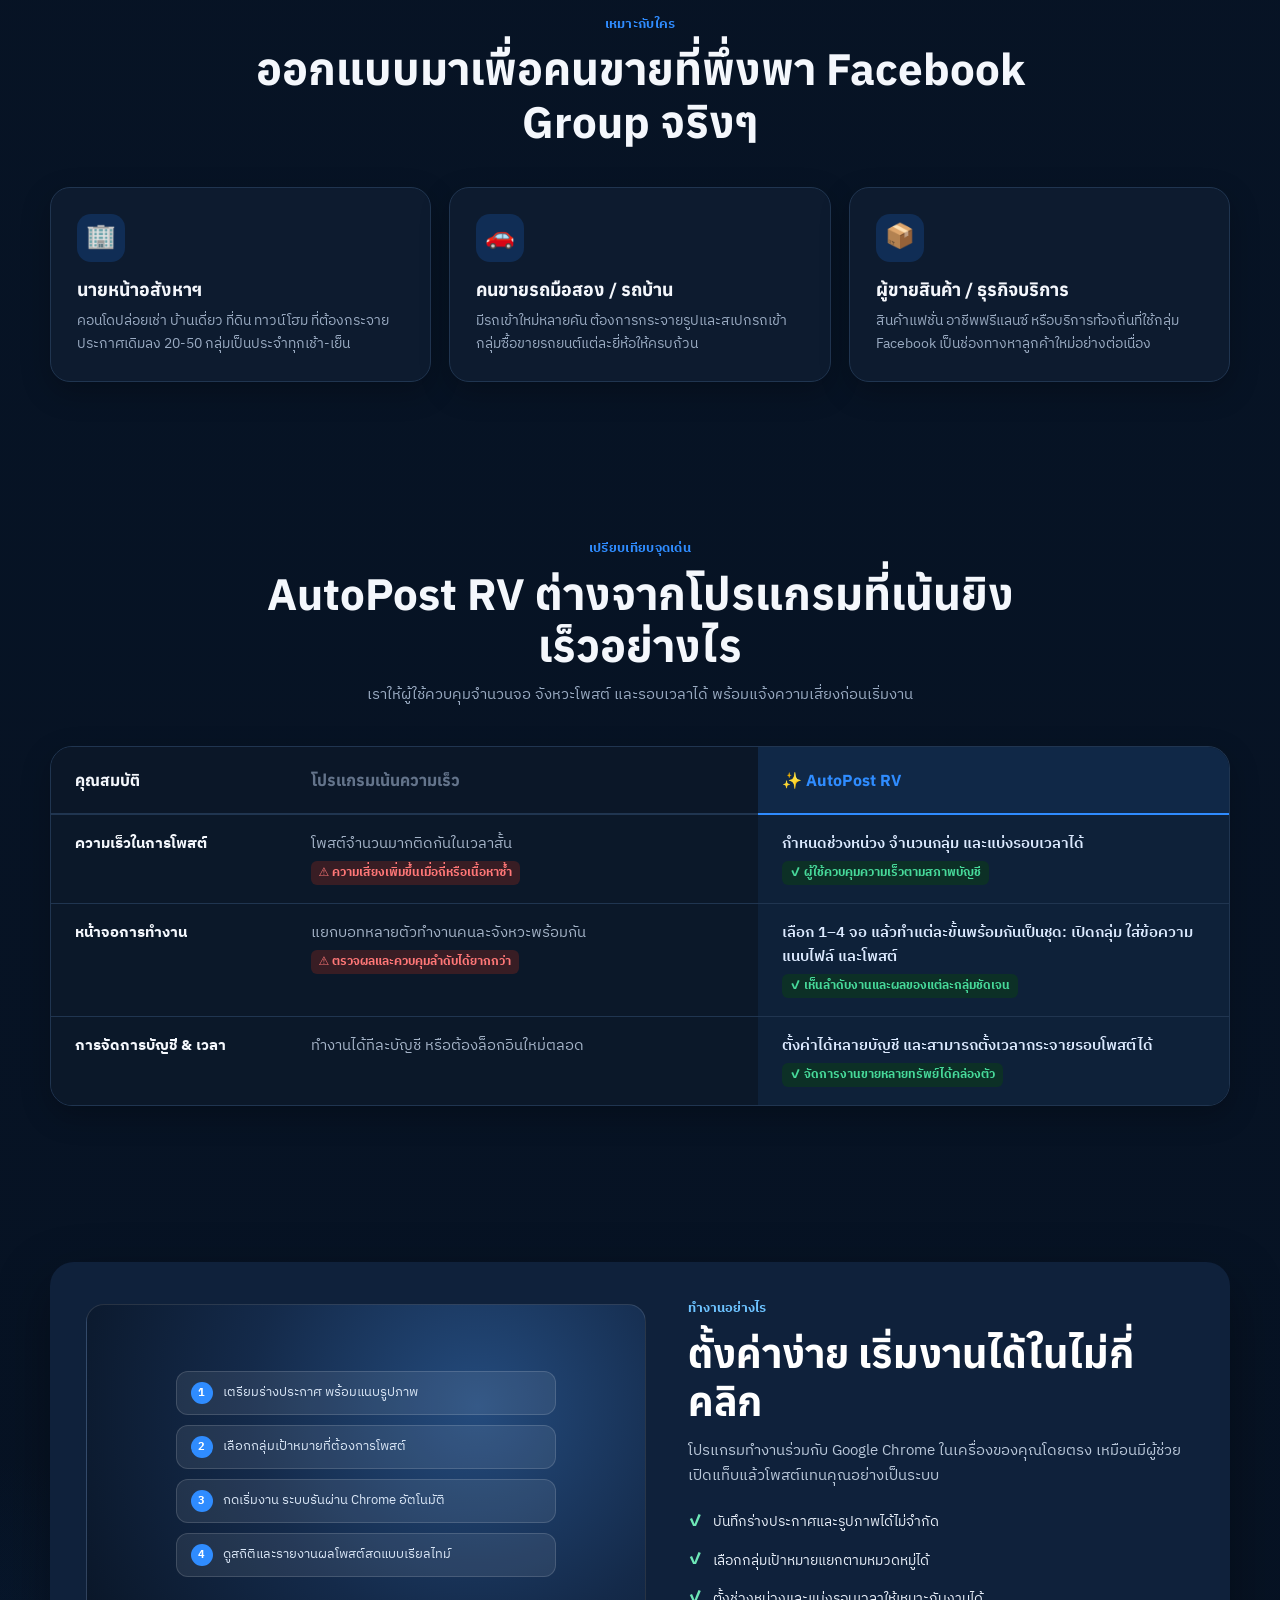
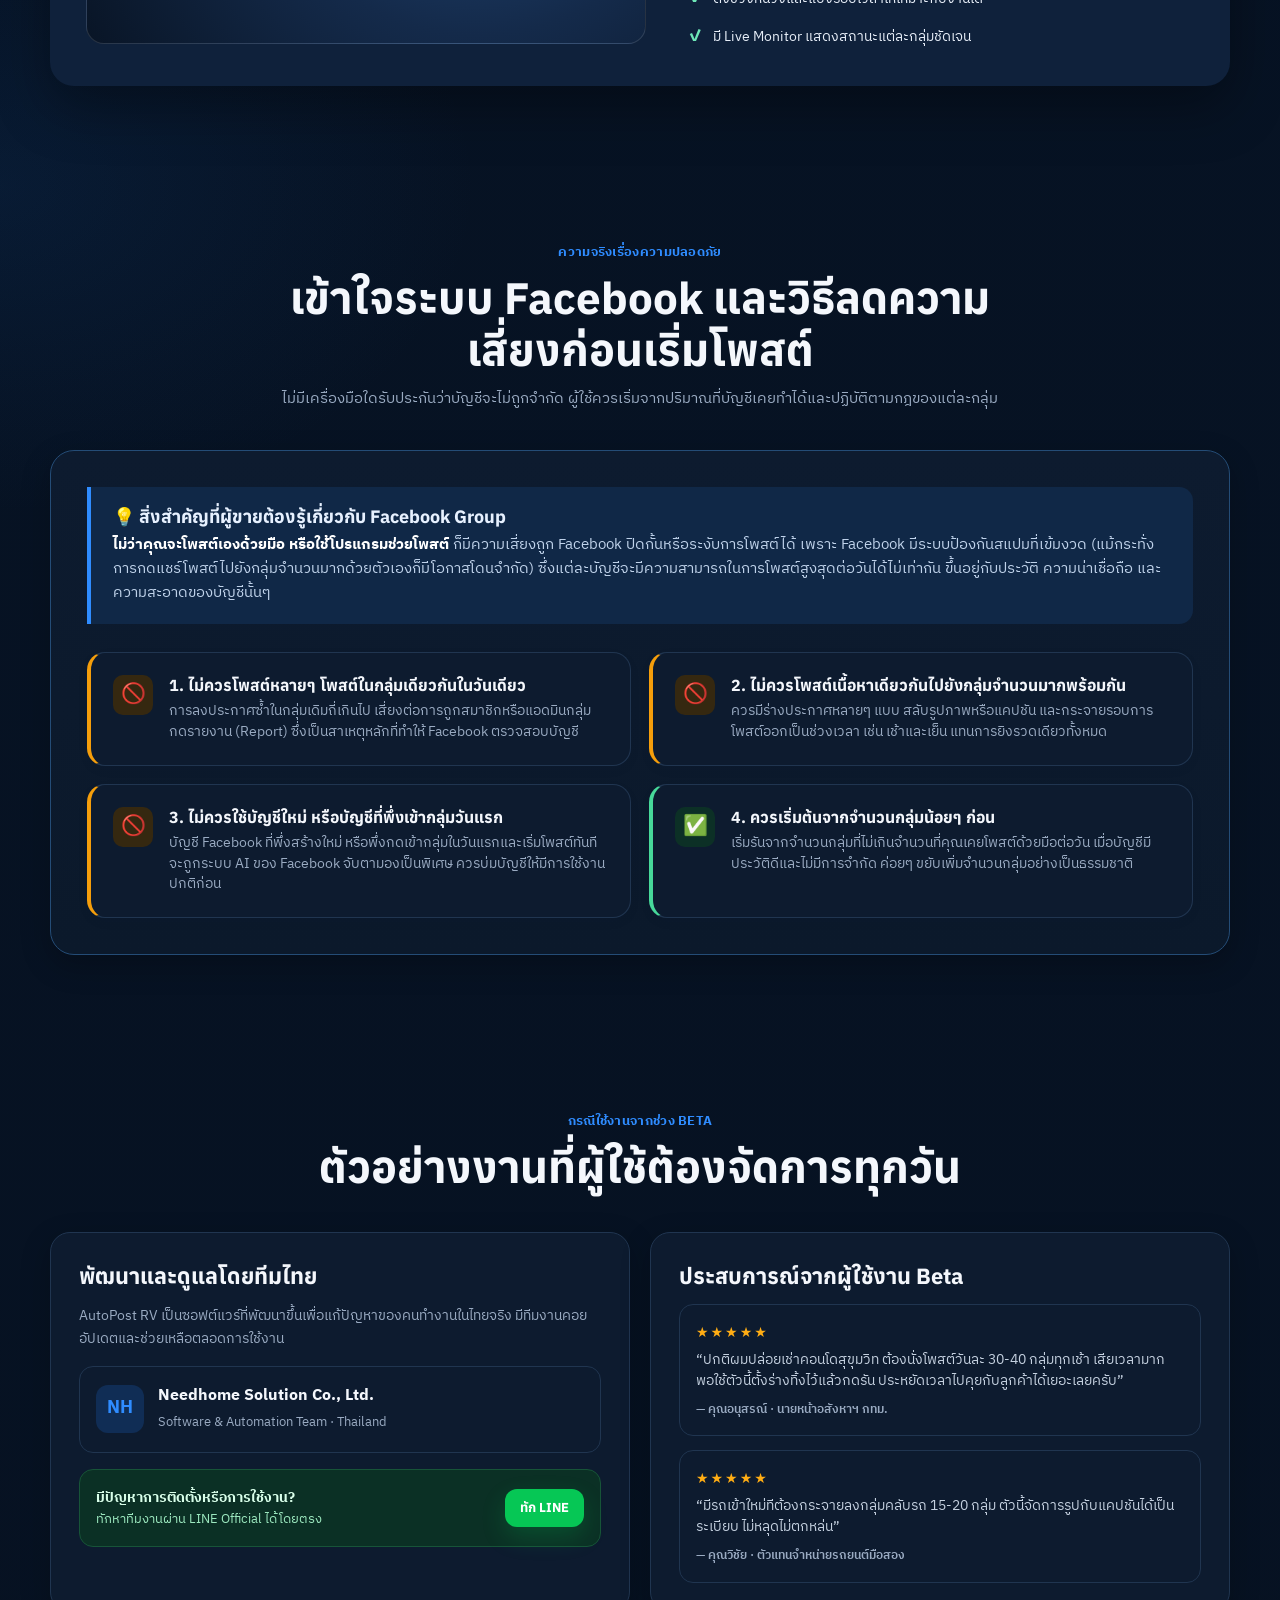
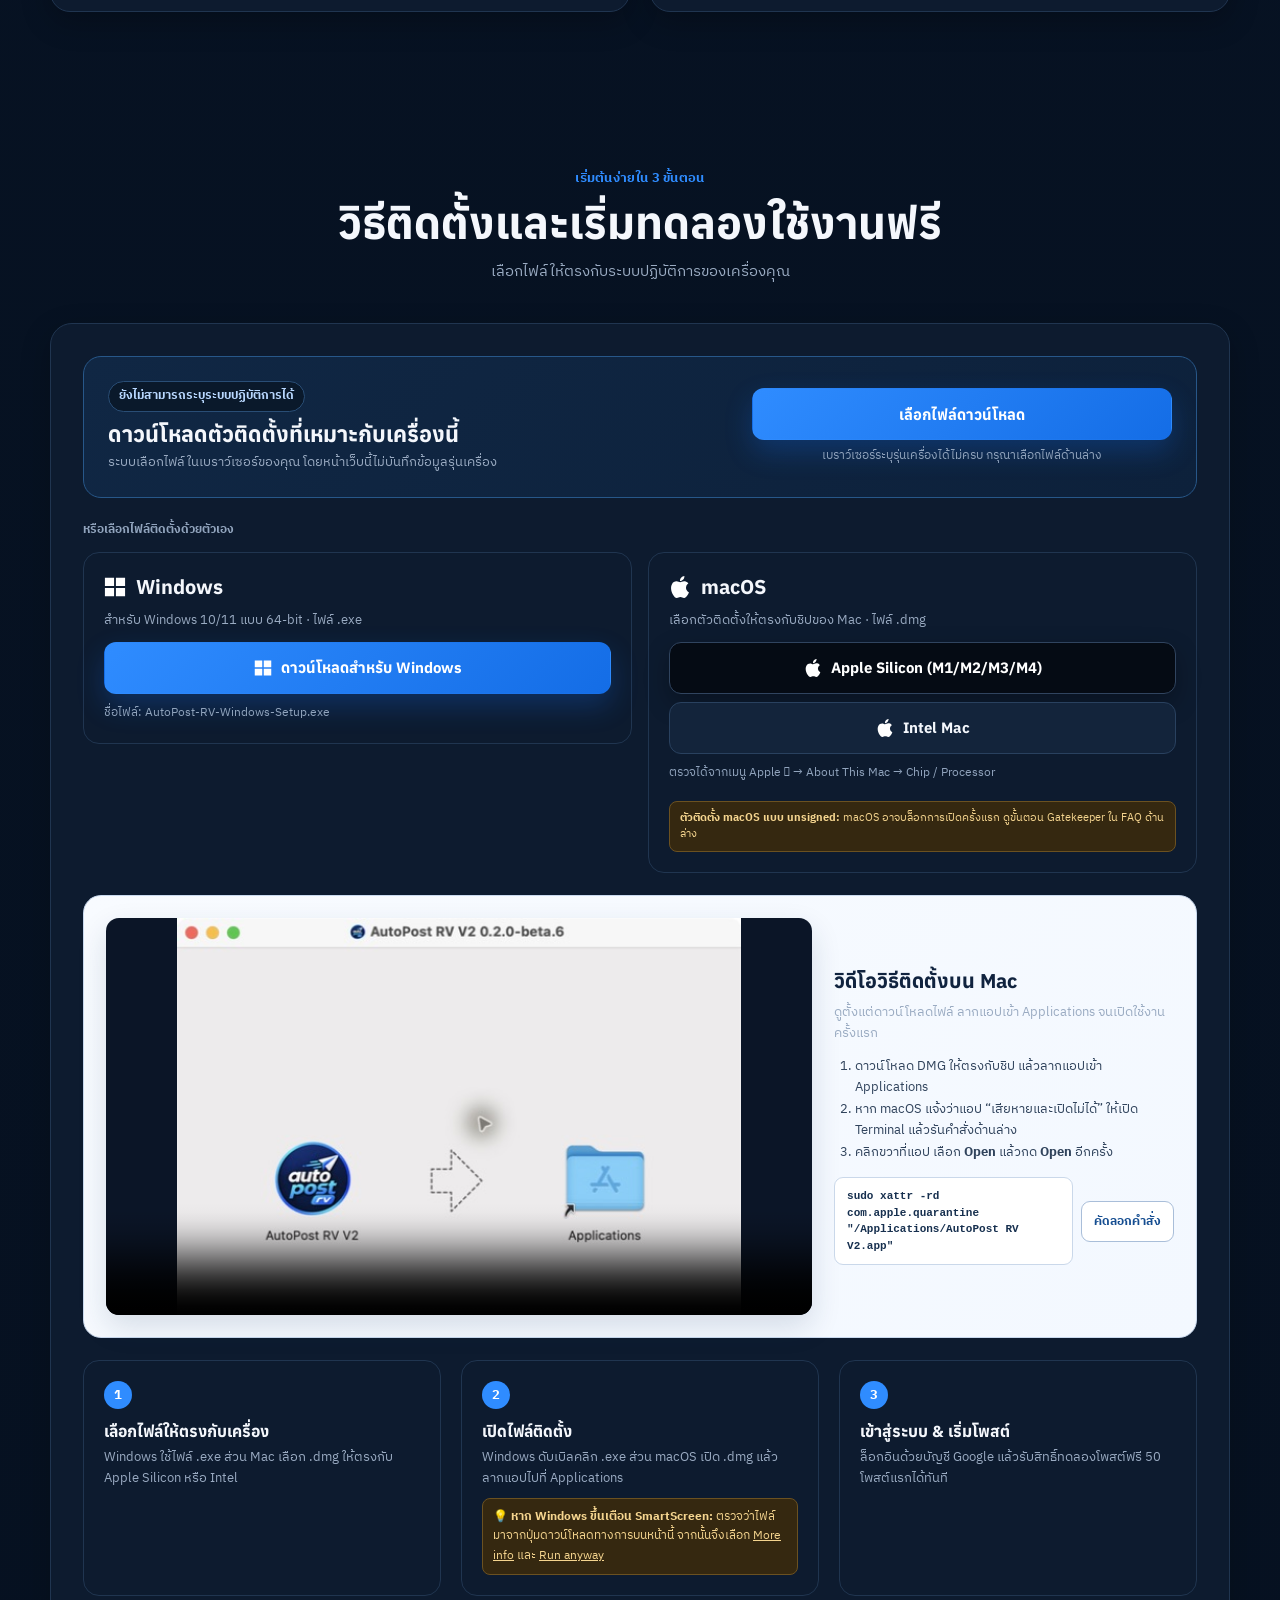
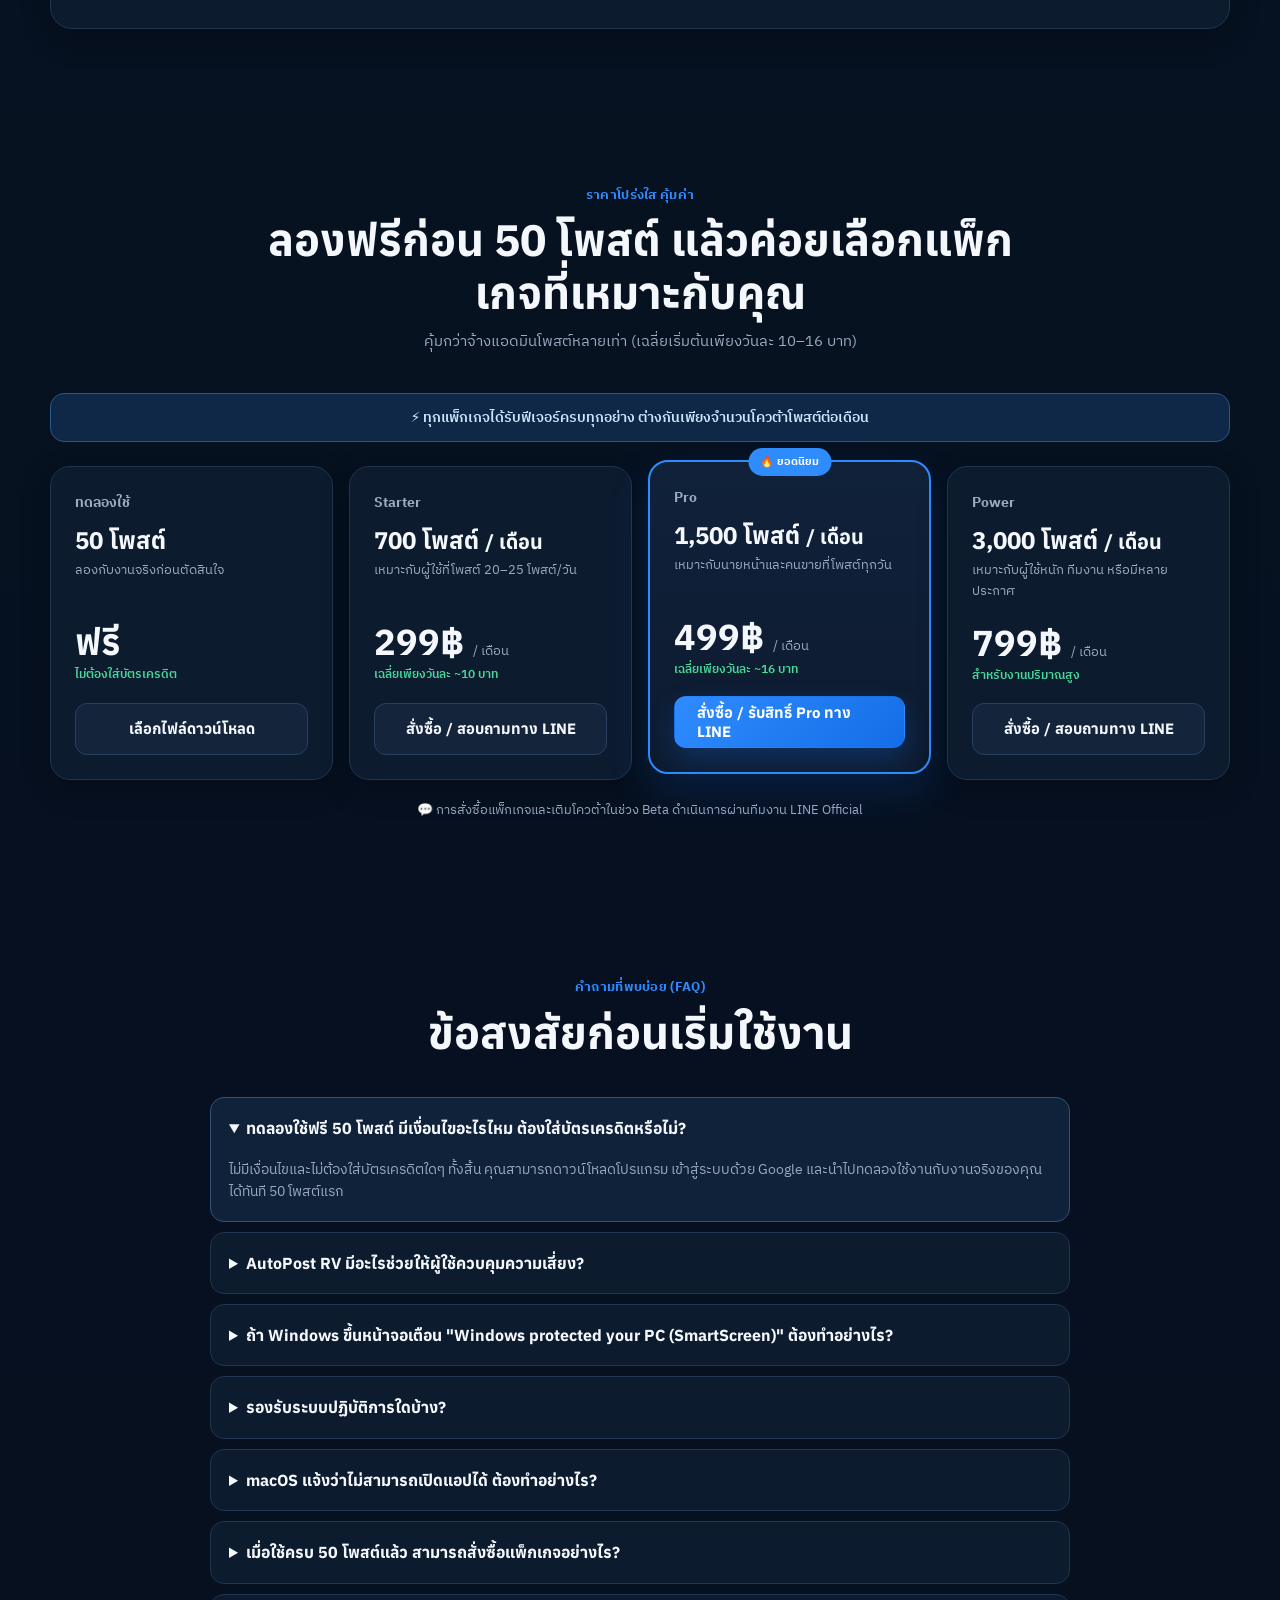
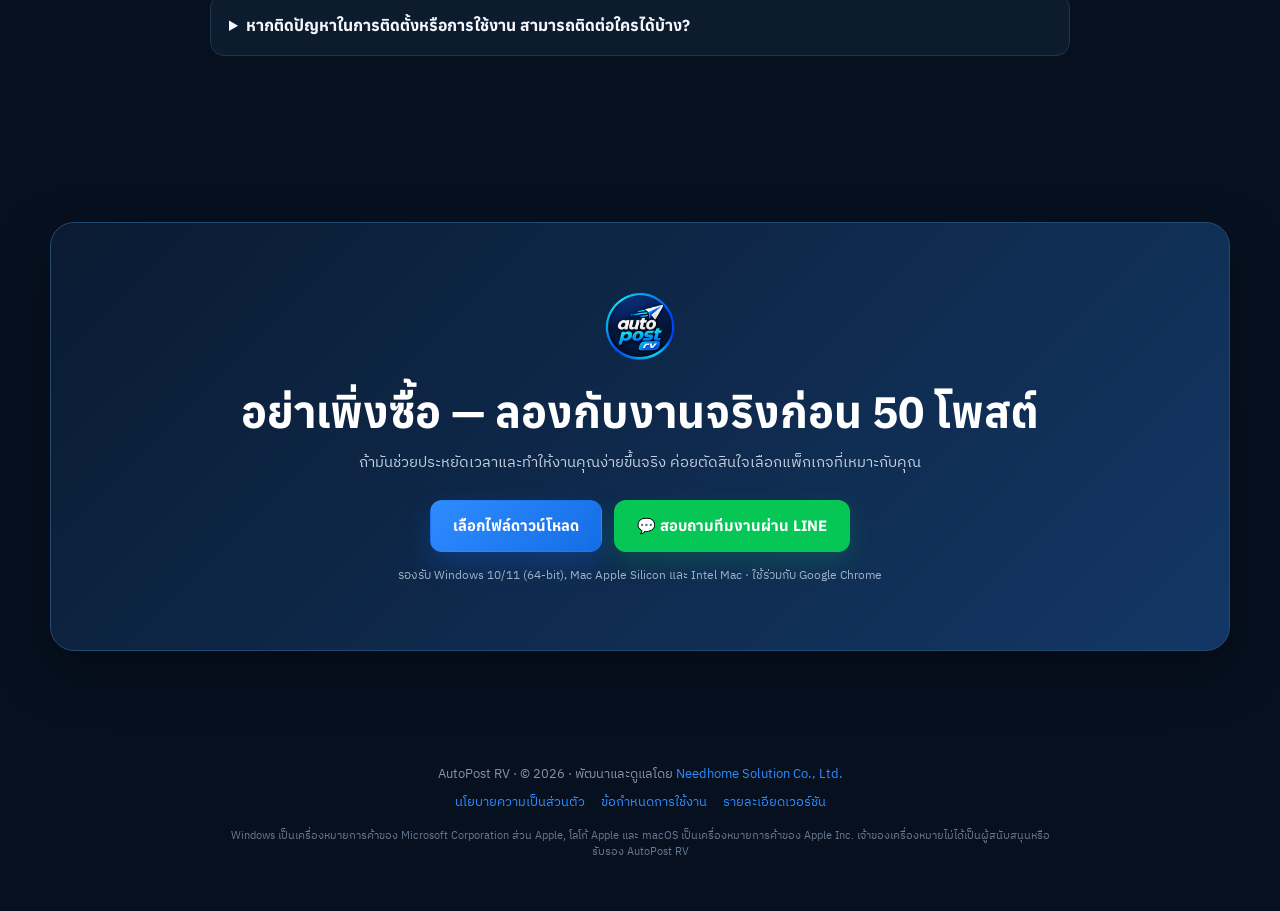
==== commit 794a5bd9: "feat: add macOS install video guide" ====
--- a/index.html
+++ b/index.html
@@ -653,6 +653,25 @@
     }
     .gatekeeper-tip{margin-top:8px;padding:8px 10px;background:#fff8e7;border:1px solid #f2dfb3;border-radius:8px;color:#7d5600;font-size:11px;line-height:1.5}
     .gatekeeper-tip code{font-family:ui-monospace,SFMono-Regular,Consolas,monospace;overflow-wrap:anywhere}
+    .mac-install-help{
+      display:grid;
+      grid-template-columns:minmax(0,1.35fr) minmax(300px,.65fr);
+      gap:22px;
+      margin:0 0 22px;
+      padding:22px;
+      border:1px solid #c9d9ee;
+      border-radius:18px;
+      background:linear-gradient(135deg,#f8fbff 0%,#f3f8ff 100%);
+    }
+    .mac-install-video{width:100%;aspect-ratio:16/9;display:block;border-radius:13px;background:#0b1527;box-shadow:0 12px 30px rgba(18,48,84,.14)}
+    .mac-install-copy{display:flex;flex-direction:column;justify-content:center;min-width:0}
+    .mac-install-copy h3{margin:0 0 8px;font:700 20px var(--display);color:#10233f}
+    .mac-install-copy>p{margin:0 0 12px;color:var(--muted);font-size:13px;line-height:1.6}
+    .mac-install-list{margin:0 0 14px;padding-left:21px;color:#30435c;font-size:13px;line-height:1.65}
+    .gatekeeper-command{display:grid;grid-template-columns:minmax(0,1fr) auto;gap:8px;align-items:center}
+    .gatekeeper-command code{display:block;min-width:0;padding:10px 12px;border:1px solid #cad8ea;border-radius:9px;background:#fff;color:#17304f;font:600 11px/1.5 ui-monospace,SFMono-Regular,Consolas,monospace;overflow-wrap:anywhere}
+    .copy-command{border:1px solid #a9bed9;border-radius:9px;background:#fff;color:#164e91;padding:10px 12px;font:700 12px var(--body);cursor:pointer;white-space:nowrap}
+    .copy-command:hover{background:#edf5ff}
 
     /* Pricing */
     .pricing-banner{
@@ -821,6 +840,7 @@
       .pricing{grid-template-columns:1fr}
       .smart-download-panel{grid-template-columns:1fr;padding:20px;gap:16px}
       .platform-downloads{grid-template-columns:1fr}
+      .mac-install-help{grid-template-columns:1fr}
       .beforeafter,.trustitems{grid-template-columns:1fr}
       .price-card.featured{transform:none}
       section{padding:54px 0}
@@ -1218,6 +1238,25 @@
           <div class="gatekeeper-tip"><b>ตัวติดตั้ง macOS แบบ unsigned:</b> macOS อาจบล็อกการเปิดครั้งแรก ดูขั้นตอน Gatekeeper ใน FAQ ด้านล่าง</div>
         </div>
       </div>
+      <div class="mac-install-help" id="macInstallGuide">
+        <video class="mac-install-video" controls preload="metadata" poster="assets/mac-install-poster.png">
+          <source src="https://github.com/Marknebles/autopost-rv-landing/releases/download/v0.2.0-beta.6/AutoPost-RV-macOS-Install-Guide.mp4" type="video/mp4">
+          เบราว์เซอร์นี้ไม่รองรับวิดีโอ HTML5
+        </video>
+        <div class="mac-install-copy">
+          <h3>วิดีโอวิธีติดตั้งบน Mac</h3>
+          <p>ดูตั้งแต่ดาวน์โหลดไฟล์ ลากแอปเข้า Applications จนเปิดใช้งานครั้งแรก</p>
+          <ol class="mac-install-list">
+            <li>ดาวน์โหลด DMG ให้ตรงกับชิป แล้วลากแอปเข้า Applications</li>
+            <li>หาก macOS แจ้งว่าแอป “เสียหายและเปิดไม่ได้” ให้เปิด Terminal แล้วรันคำสั่งด้านล่าง</li>
+            <li>คลิกขวาที่แอป เลือก <b>Open</b> แล้วกด <b>Open</b> อีกครั้ง</li>
+          </ol>
+          <div class="gatekeeper-command">
+            <code id="gatekeeperCommand">sudo xattr -rd com.apple.quarantine &quot;/Applications/AutoPost RV V2.app&quot;</code>
+            <button class="copy-command" id="copyGatekeeperCommand" type="button">คัดลอกคำสั่ง</button>
+          </div>
+        </div>
+      </div>
       <div class="install-steps">
         <div class="inst-step">
           <span class="inst-step-num">1</span>
@@ -1516,6 +1555,18 @@
 
   configureSmartDownload();
 
+  const copyGatekeeperCommand = document.getElementById("copyGatekeeperCommand");
+  copyGatekeeperCommand?.addEventListener("click", async () => {
+    const command = document.getElementById("gatekeeperCommand")?.textContent || "";
+    try {
+      await navigator.clipboard.writeText(command);
+      copyGatekeeperCommand.textContent = "คัดลอกแล้ว";
+      window.setTimeout(() => { copyGatekeeperCommand.textContent = "คัดลอกคำสั่ง"; }, 1800);
+    } catch (_) {
+      window.prompt("คัดลอกคำสั่งนี้", command);
+    }
+  });
+
   // Set line links
   document.querySelectorAll(".line-link").forEach(el => {
     el.href = LINE_URL;
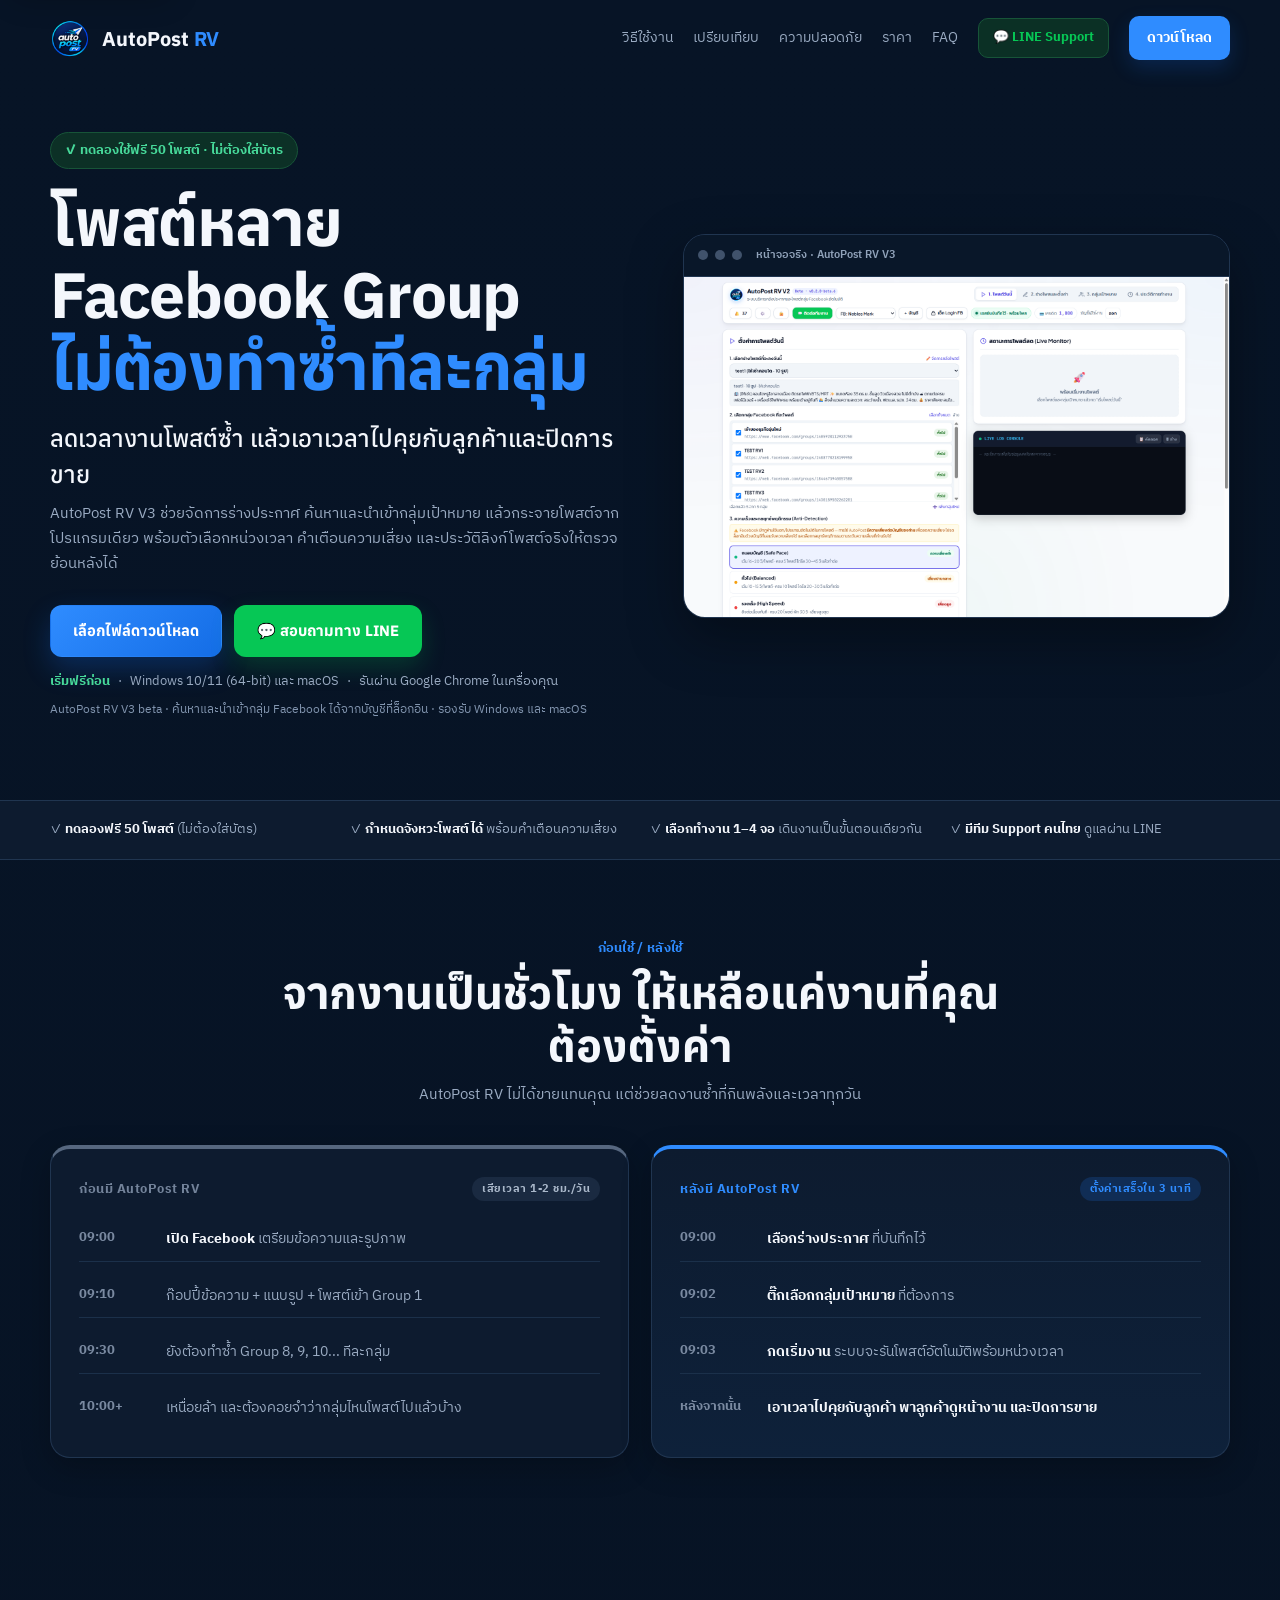
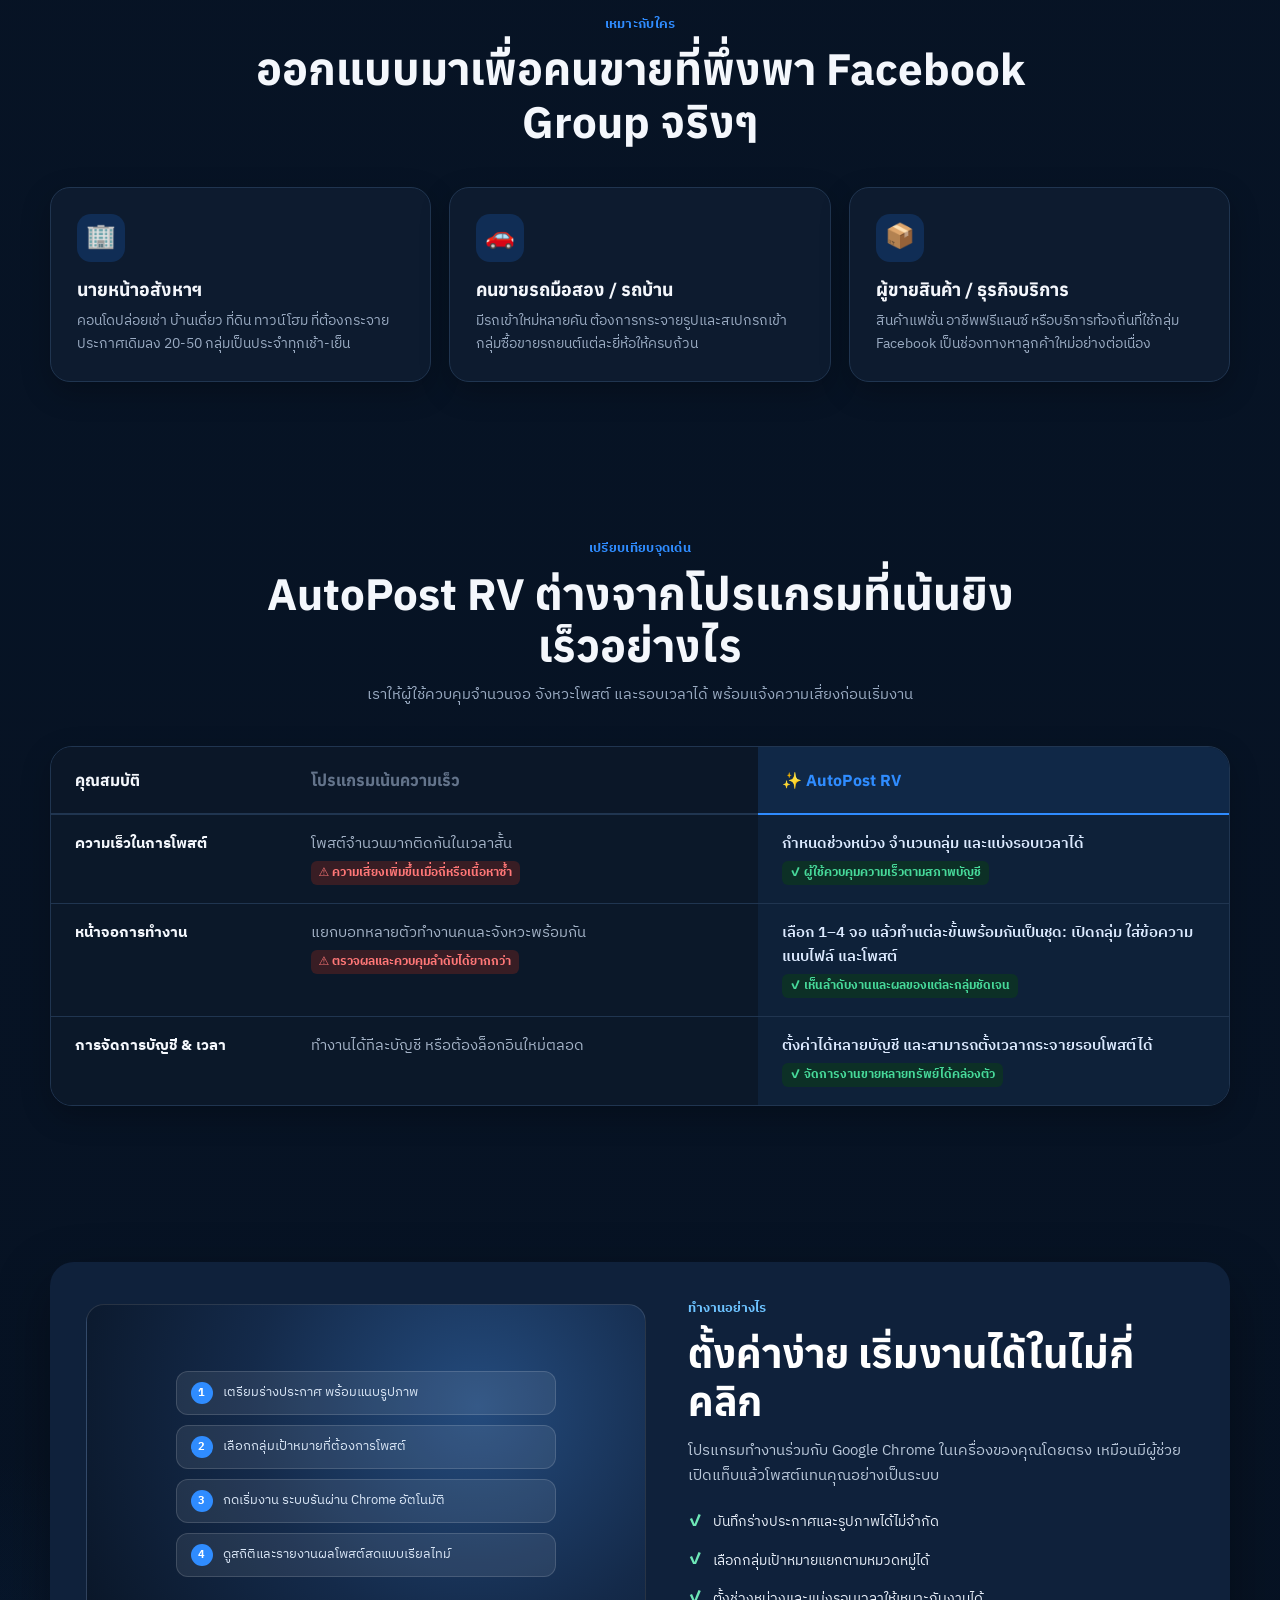
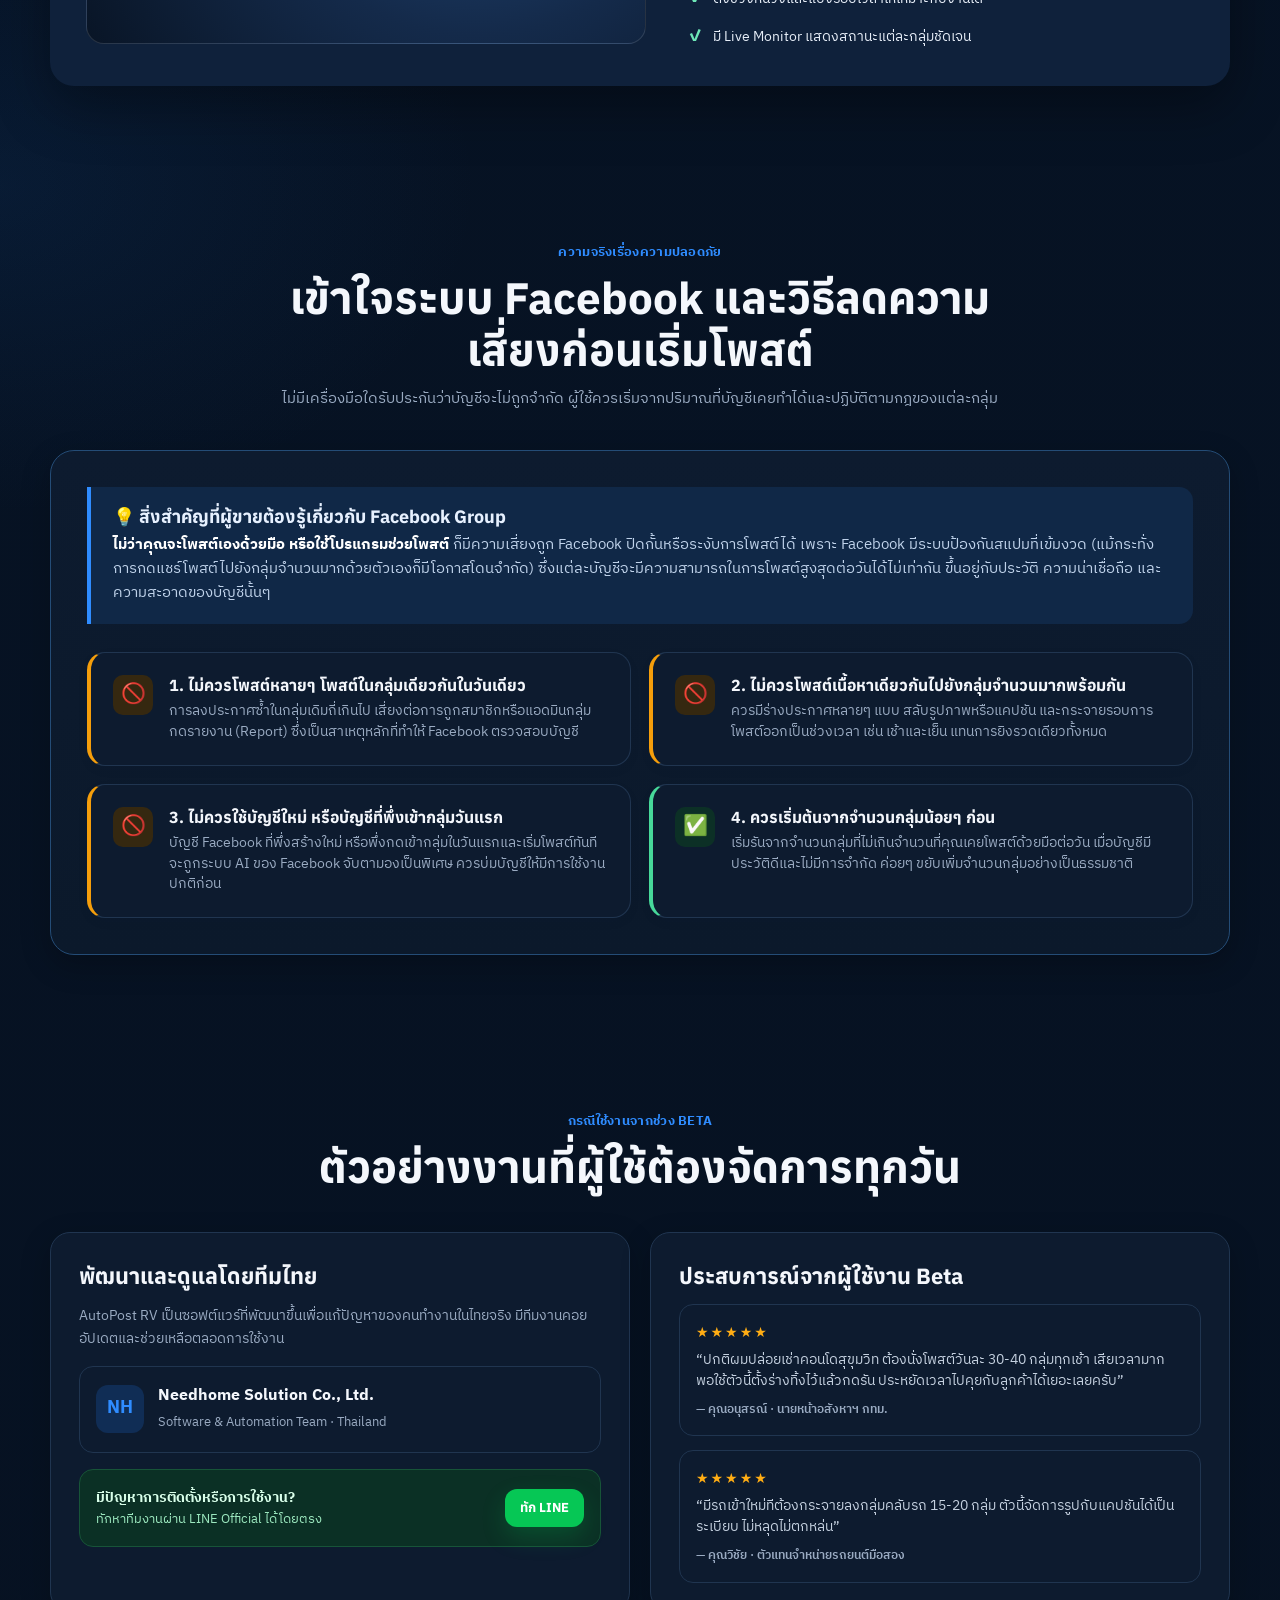
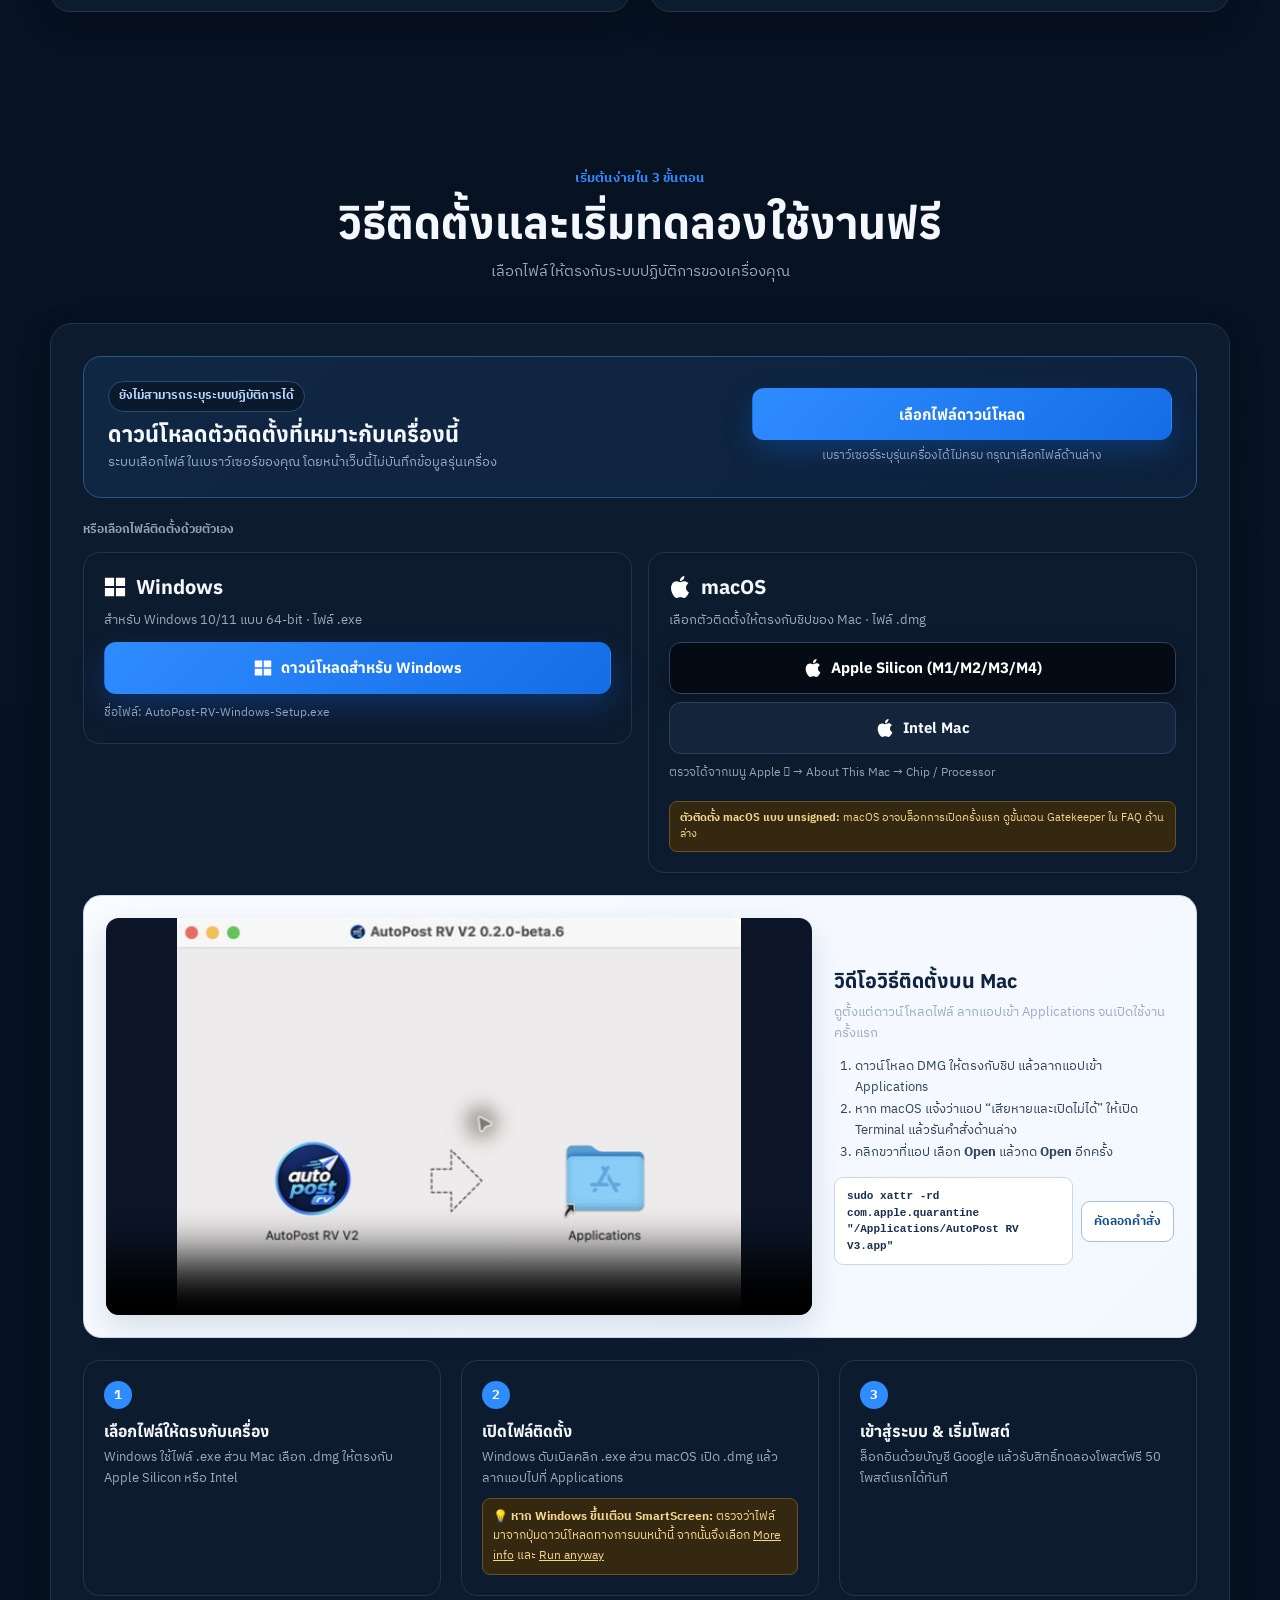
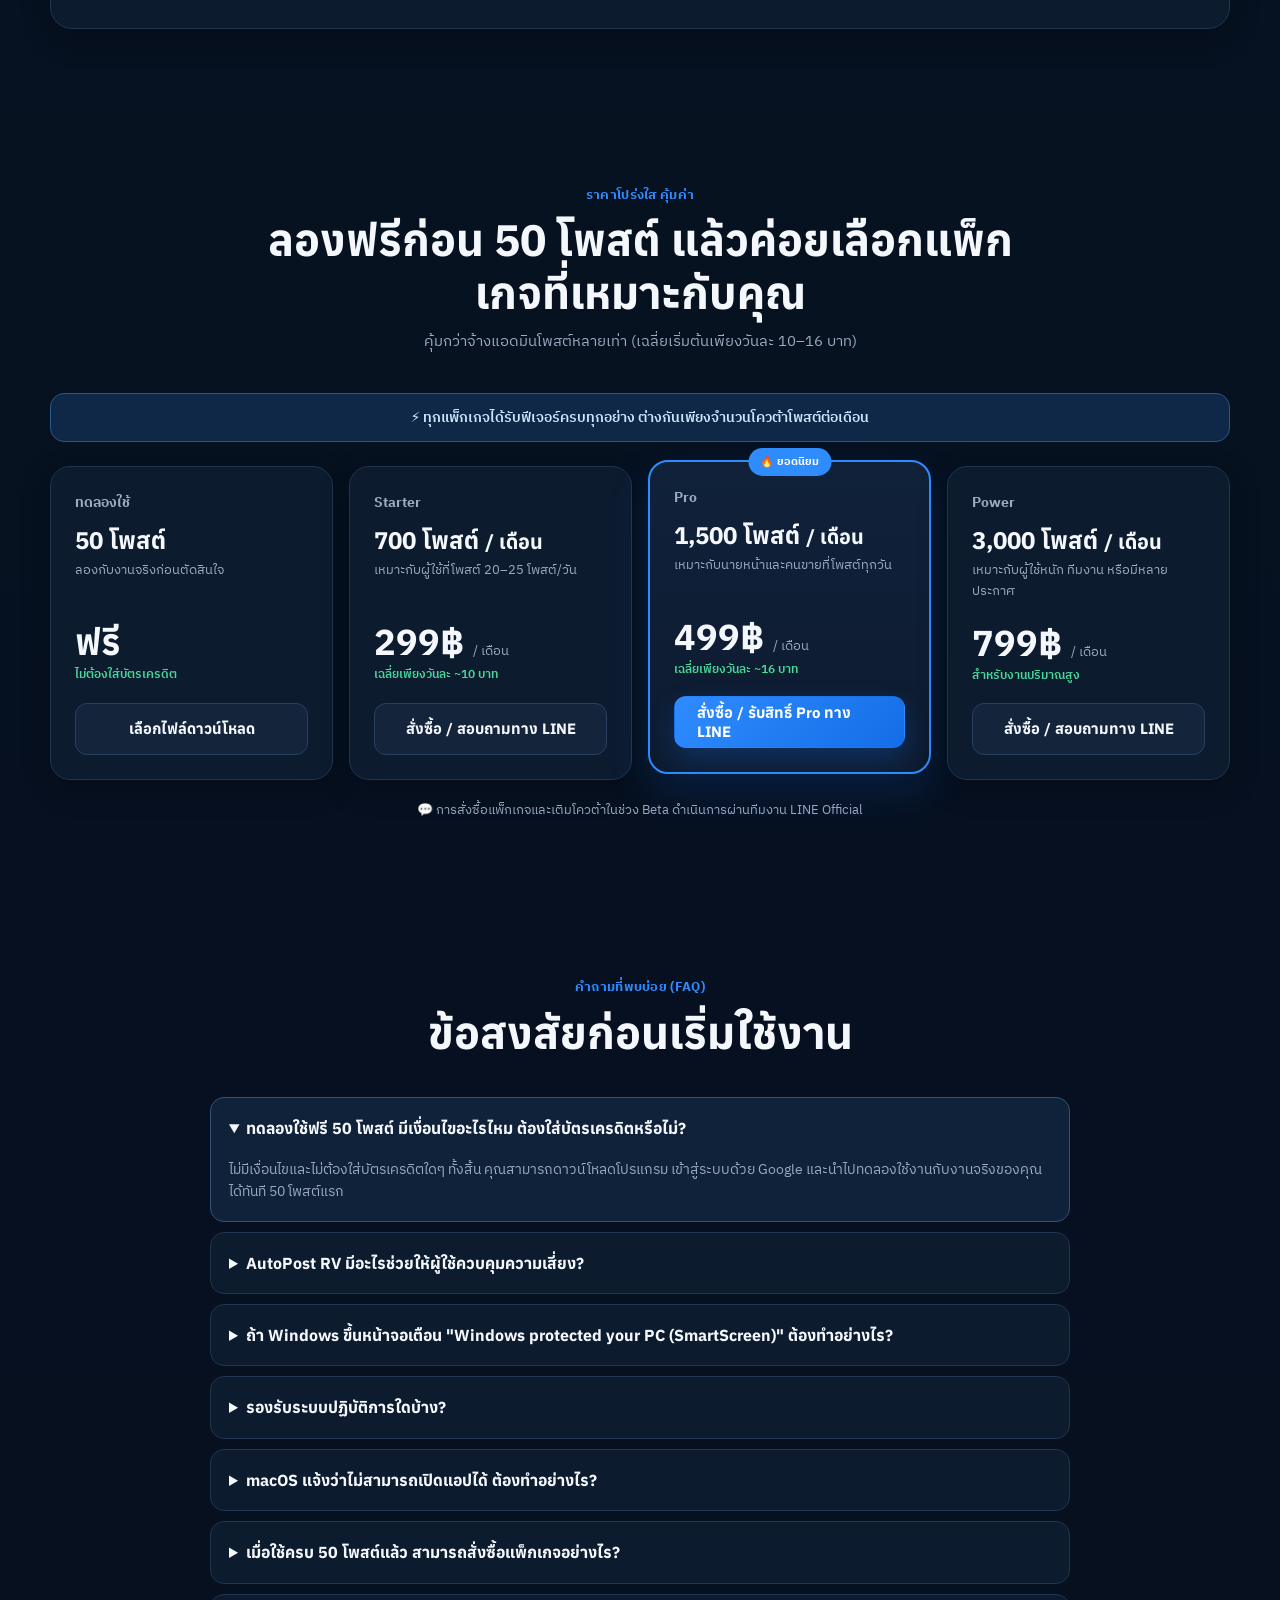
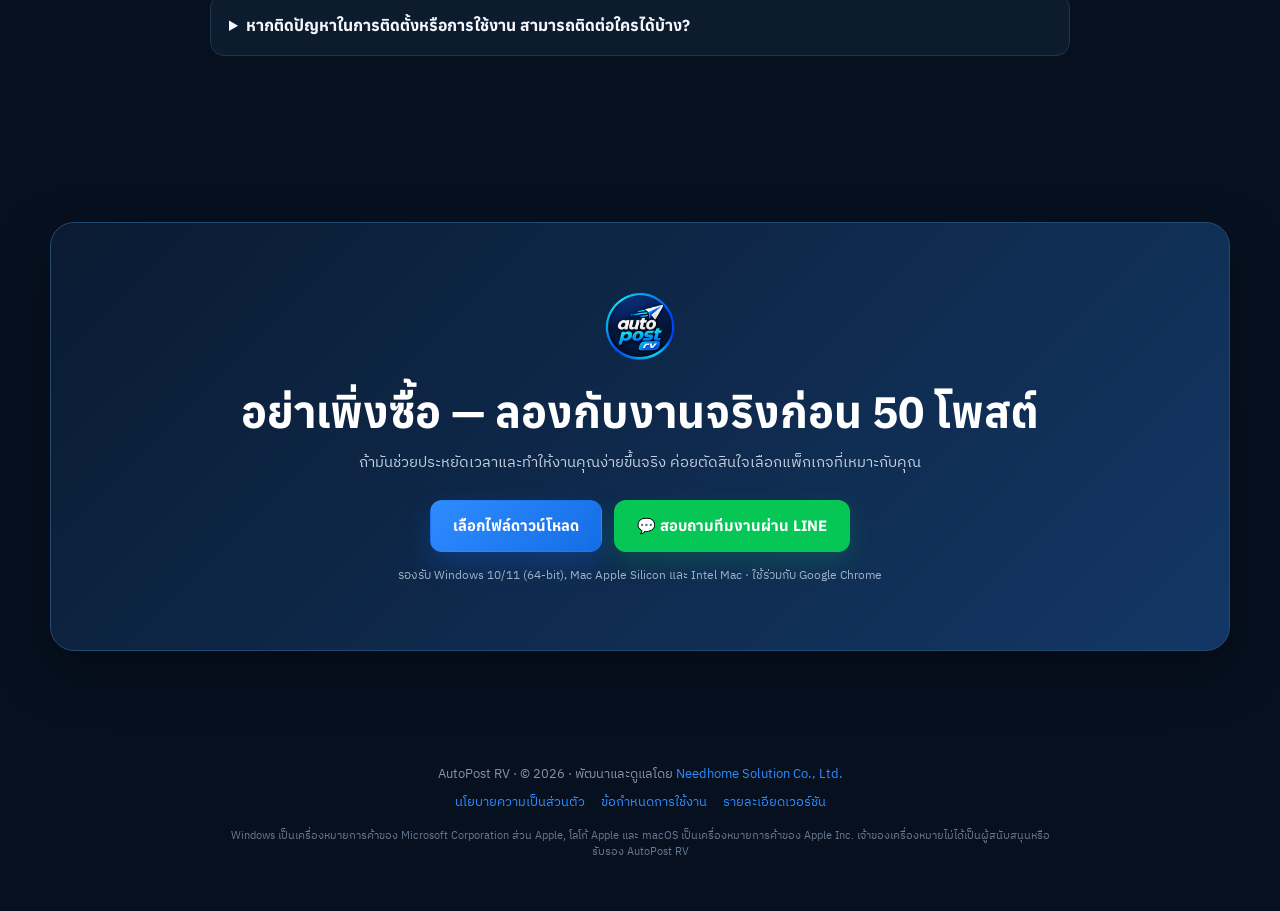
==== commit 2792d47f: "feat: publish V3 downloads and group import" ====
--- a/index.html
+++ b/index.html
@@ -4,7 +4,7 @@
   <meta charset="utf-8" />
   <meta name="viewport" content="width=device-width, initial-scale=1" />
   <title>AutoPost RV — โพสต์หลายกลุ่ม ไม่ต้องทำซ้ำทีละกลุ่ม</title>
-  <meta name="description" content="AutoPost RV ซอฟต์แวร์ช่วยจัดการและโพสต์ประกาศเข้า Facebook Group หลายกลุ่มอัตโนมัติจากโปรแกรมเดียว ทดลองใช้ฟรี 50 โพสต์ สำหรับ Windows และ macOS" />
+  <meta name="description" content="AutoPost RV V3 ช่วยจัดการร่าง โพสต์ และค้นหาพร้อมนำเข้ากลุ่ม Facebook จากโปรแกรมเดียว ทดลองใช้ฟรี 50 โพสต์ สำหรับ Windows และ macOS" />
   <meta name="robots" content="index,follow,max-image-preview:large" />
   <meta name="theme-color" content="#071426" />
   <link rel="canonical" href="https://marknebles.github.io/autopost-rv-landing/" />
@@ -14,12 +14,12 @@
   <meta property="og:locale" content="th_TH" />
   <meta property="og:site_name" content="AutoPost RV" />
   <meta property="og:title" content="AutoPost RV — โพสต์หลายกลุ่ม ไม่ต้องทำซ้ำทีละกลุ่ม" />
-  <meta property="og:description" content="จัดการร่าง กลุ่มเป้าหมาย รูปและวิดีโอจากโปรแกรมเดียว ทดลองใช้ฟรี 50 โพสต์ สำหรับ Windows และ macOS" />
+  <meta property="og:description" content="จัดการร่าง กลุ่มเป้าหมาย รูปและวิดีโอ พร้อมค้นหาและนำเข้ากลุ่ม Facebook จากโปรแกรมเดียว ทดลองใช้ฟรี 50 โพสต์" />
   <meta property="og:url" content="https://marknebles.github.io/autopost-rv-landing/" />
   <meta property="og:image" content="https://marknebles.github.io/autopost-rv-landing/assets/autopost-v2-dashboard.png" />
   <meta property="og:image:width" content="1600" />
   <meta property="og:image:height" content="1000" />
-  <meta property="og:image:alt" content="หน้าจอจริงของ AutoPost RV V2" />
+  <meta property="og:image:alt" content="หน้าจอจริงของ AutoPost RV V3" />
   <meta name="twitter:card" content="summary_large_image" />
   <meta name="twitter:title" content="AutoPost RV — ลดงานโพสต์ Facebook Group ซ้ำ" />
   <meta name="twitter:description" content="ทดลองใช้ฟรี 50 โพสต์ สำหรับ Windows และ macOS" />
@@ -31,16 +31,16 @@
   {
     "@context": "https://schema.org",
     "@type": "SoftwareApplication",
-    "name": "AutoPost RV V2",
+    "name": "AutoPost RV V3",
     "applicationCategory": "BusinessApplication",
     "operatingSystem": "Windows 10, Windows 11, macOS",
-    "softwareVersion": "0.2.0-beta.6",
-    "description": "โปรแกรมช่วยจัดการร่าง กลุ่มเป้าหมาย รูป วิดีโอ และประวัติการโพสต์ Facebook Group จากเครื่องของผู้ใช้",
+    "softwareVersion": "0.3.0-beta.1",
+    "description": "โปรแกรมช่วยจัดการร่าง กลุ่มเป้าหมาย รูป วิดีโอ ค้นหาและนำเข้ากลุ่ม Facebook และประวัติการโพสต์จากเครื่องของผู้ใช้",
     "image": "https://marknebles.github.io/autopost-rv-landing/assets/autopost-v2-dashboard.png",
     "downloadUrl": [
-      "https://github.com/Marknebles/autopost-rv-landing/releases/download/v0.2.0-beta.6/AutoPost-RV-Windows-Setup.exe",
-      "https://github.com/Marknebles/autopost-rv-landing/releases/download/v0.2.0-beta.6/AutoPost-RV-macOS-Apple-Silicon.dmg",
-      "https://github.com/Marknebles/autopost-rv-landing/releases/download/v0.2.0-beta.6/AutoPost-RV-macOS-Intel.dmg"
+      "https://github.com/Marknebles/autopost-rv-landing/releases/download/v0.3.0-beta.1/AutoPost-RV-Windows-Setup.exe",
+      "https://github.com/Marknebles/autopost-rv-landing/releases/download/v0.3.0-beta.1/AutoPost-RV-macOS-Apple-Silicon.dmg",
+      "https://github.com/Marknebles/autopost-rv-landing/releases/download/v0.3.0-beta.1/AutoPost-RV-macOS-Intel.dmg"
     ],
     "publisher": {"@type": "Organization", "name": "Needhome Solution Co., Ltd."},
     "offers": {"@type": "Offer", "price": "0", "priceCurrency": "THB", "description": "ทดลองใช้ฟรี 50 โพสต์"}
@@ -921,7 +921,7 @@
       <div class="eyebrow">✓ ทดลองใช้ฟรี 50 โพสต์ · ไม่ต้องใส่บัตร</div>
       <h1>โพสต์หลาย Facebook Group<br><span class="accent">ไม่ต้องทำซ้ำทีละกลุ่ม</span></h1>
       <p class="lead">ลดเวลางานโพสต์ซ้ำ แล้วเอาเวลาไปคุยกับลูกค้าและปิดการขาย</p>
-      <p class="sub">AutoPost RV ช่วยจัดการร่างประกาศ เลือกกลุ่มเป้าหมาย และกระจายโพสต์จากโปรแกรมเดียว พร้อมตัวเลือกหน่วงเวลา คำเตือนความเสี่ยง และประวัติลิงก์โพสต์จริงให้ตรวจย้อนหลังได้</p>
+      <p class="sub">AutoPost RV V3 ช่วยจัดการร่างประกาศ ค้นหาและนำเข้ากลุ่มเป้าหมาย แล้วกระจายโพสต์จากโปรแกรมเดียว พร้อมตัวเลือกหน่วงเวลา คำเตือนความเสี่ยง และประวัติลิงก์โพสต์จริงให้ตรวจย้อนหลังได้</p>
       <div class="ctas">
         <a class="btn primary smart-download-link" href="#download">ดาวน์โหลดสำหรับเครื่องนี้</a>
         <a class="btn line line-link" href="https://lin.ee/zmcFMcc" target="_blank" rel="noopener noreferrer">💬 สอบถามทาง LINE</a>
@@ -933,12 +933,12 @@
         <span>·</span>
         <span>รันผ่าน Google Chrome ในเครื่องคุณ</span>
       </div>
-      <div class="release-proof">ดาวน์โหลดจาก GitHub Releases ทางการ · รองรับ Windows, Mac Apple Silicon และ Intel Mac</div>
-    </div>
-
-    <div class="product-shell" aria-label="ภาพหน้าจอจริงของ AutoPost RV V2">
-      <div class="windowbar"><span class="dot"></span><span class="dot"></span><span class="dot"></span><span class="windowtitle">หน้าจอจริง · AutoPost RV V2</span></div>
-      <img class="product-shot" src="assets/autopost-v2-dashboard.png" width="1600" height="1000" fetchpriority="high" alt="หน้าจอโพสต์วันนี้ของ AutoPost RV V2 พร้อมร่างโพสต์ กลุ่มเป้าหมาย และ Live Monitor">
+      <div class="release-proof">AutoPost RV V3 beta · ค้นหาและนำเข้ากลุ่ม Facebook ได้จากบัญชีที่ล็อกอิน · รองรับ Windows และ macOS</div>
+    </div>
+
+    <div class="product-shell" aria-label="ภาพหน้าจอจริงของ AutoPost RV V3">
+      <div class="windowbar"><span class="dot"></span><span class="dot"></span><span class="dot"></span><span class="windowtitle">หน้าจอจริง · AutoPost RV V3</span></div>
+      <img class="product-shot" src="assets/autopost-v2-dashboard.png" width="1600" height="1000" fetchpriority="high" alt="หน้าจอโพสต์วันนี้ของ AutoPost RV V3 พร้อมร่างโพสต์ กลุ่มเป้าหมาย และ Live Monitor">
     </div>
   </header>
 </div>
@@ -1224,15 +1224,15 @@
         <div class="platform-card">
           <h3 class="platform-heading"><img class="platform-logo" src="assets/windows.svg" alt="" aria-hidden="true">Windows</h3>
           <p>สำหรับ Windows 10/11 แบบ 64-bit · ไฟล์ .exe</p>
-          <a class="btn primary windows-download-link" href="https://github.com/Marknebles/autopost-rv-landing/releases/download/v0.2.0-beta.6/AutoPost-RV-Windows-Setup.exe"><img class="platform-logo" src="assets/windows.svg" alt="" aria-hidden="true">ดาวน์โหลดสำหรับ Windows</a>
+          <a class="btn primary windows-download-link" href="https://github.com/Marknebles/autopost-rv-landing/releases/download/v0.3.0-beta.1/AutoPost-RV-Windows-Setup.exe"><img class="platform-logo" src="assets/windows.svg" alt="" aria-hidden="true">ดาวน์โหลดสำหรับ Windows</a>
           <div class="platform-meta">ชื่อไฟล์: AutoPost-RV-Windows-Setup.exe</div>
         </div>
         <div class="platform-card" id="macDownloadChoices">
           <h3 class="platform-heading"><img class="platform-logo" src="assets/apple.svg" alt="" aria-hidden="true">macOS</h3>
           <p>เลือกตัวติดตั้งให้ตรงกับชิปของ Mac · ไฟล์ .dmg</p>
           <div class="platform-actions">
-            <a class="btn mac mac-arm-download-link" href="https://github.com/Marknebles/autopost-rv-landing/releases/download/v0.2.0-beta.6/AutoPost-RV-macOS-Apple-Silicon.dmg"><img class="platform-logo" src="assets/apple.svg" alt="" aria-hidden="true">Apple Silicon (M1/M2/M3/M4)</a>
-            <a class="btn secondary mac-intel-download-link" href="https://github.com/Marknebles/autopost-rv-landing/releases/download/v0.2.0-beta.6/AutoPost-RV-macOS-Intel.dmg"><img class="platform-logo" src="assets/apple.svg" alt="" aria-hidden="true">Intel Mac</a>
+            <a class="btn mac mac-arm-download-link" href="https://github.com/Marknebles/autopost-rv-landing/releases/download/v0.3.0-beta.1/AutoPost-RV-macOS-Apple-Silicon.dmg"><img class="platform-logo" src="assets/apple.svg" alt="" aria-hidden="true">Apple Silicon (M1/M2/M3/M4)</a>
+            <a class="btn secondary mac-intel-download-link" href="https://github.com/Marknebles/autopost-rv-landing/releases/download/v0.3.0-beta.1/AutoPost-RV-macOS-Intel.dmg"><img class="platform-logo" src="assets/apple.svg" alt="" aria-hidden="true">Intel Mac</a>
           </div>
           <div class="platform-meta">ตรวจได้จากเมนู Apple  → About This Mac → Chip / Processor</div>
           <div class="gatekeeper-tip"><b>ตัวติดตั้ง macOS แบบ unsigned:</b> macOS อาจบล็อกการเปิดครั้งแรก ดูขั้นตอน Gatekeeper ใน FAQ ด้านล่าง</div>
@@ -1240,7 +1240,7 @@
       </div>
       <div class="mac-install-help" id="macInstallGuide">
         <video class="mac-install-video" controls preload="metadata" poster="assets/mac-install-poster.png">
-          <source src="https://github.com/Marknebles/autopost-rv-landing/releases/download/v0.2.0-beta.6/AutoPost-RV-macOS-Install-Guide.mp4" type="video/mp4">
+          <source src="https://github.com/Marknebles/autopost-rv-landing/releases/download/v0.3.0-beta.1/AutoPost-RV-macOS-Install-Guide.mp4" type="video/mp4">
           เบราว์เซอร์นี้ไม่รองรับวิดีโอ HTML5
         </video>
         <div class="mac-install-copy">
@@ -1252,7 +1252,7 @@
             <li>คลิกขวาที่แอป เลือก <b>Open</b> แล้วกด <b>Open</b> อีกครั้ง</li>
           </ol>
           <div class="gatekeeper-command">
-            <code id="gatekeeperCommand">sudo xattr -rd com.apple.quarantine &quot;/Applications/AutoPost RV V2.app&quot;</code>
+            <code id="gatekeeperCommand">sudo xattr -rd com.apple.quarantine &quot;/Applications/AutoPost RV V3.app&quot;</code>
             <button class="copy-command" id="copyGatekeeperCommand" type="button">คัดลอกคำสั่ง</button>
           </div>
         </div>
@@ -1370,7 +1370,7 @@
 
       <details>
         <summary>macOS แจ้งว่าไม่สามารถเปิดแอปได้ ต้องทำอย่างไร?</summary>
-        <p>ตัวติดตั้ง macOS รุ่นปัจจุบันยังเป็น unsigned build สำหรับทดสอบ หลังลากแอปไปที่ Applications ให้เปิด Terminal แล้วรัน <code>xattr -cr "/Applications/AutoPost RV V2.app"</code> จากนั้นเปิดโปรแกรมอีกครั้ง การแจ้งเตือนนี้มาจาก Gatekeeper และไม่ได้หมายความว่าไฟล์ดาวน์โหลดเสียหายครับ</p>
+        <p>ตัวติดตั้ง macOS รุ่นปัจจุบันยังเป็น unsigned build สำหรับทดสอบ หลังลากแอปไปที่ Applications ให้เปิด Terminal แล้วรัน <code>sudo xattr -rd com.apple.quarantine "/Applications/AutoPost RV V3.app"</code> จากนั้นคลิกขวาที่แอป เลือก Open และกด Open อีกครั้ง การแจ้งเตือนนี้มาจาก Gatekeeper และไม่ได้หมายความว่าไฟล์ดาวน์โหลดเสียหายครับ</p>
       </details>
 
       <details>
@@ -1401,7 +1401,7 @@
 
   <footer>
     AutoPost RV · © 2026 · พัฒนาและดูแลโดย <a href="https://lin.ee/zmcFMcc" target="_blank" rel="noopener noreferrer">Needhome Solution Co., Ltd.</a>
-    <div class="footer-links"><a href="privacy.html">นโยบายความเป็นส่วนตัว</a><a href="terms.html">ข้อกำหนดการใช้งาน</a><a href="https://github.com/Marknebles/autopost-rv-landing/releases/tag/v0.2.0-beta.6" target="_blank" rel="noopener noreferrer">รายละเอียดเวอร์ชัน</a></div>
+    <div class="footer-links"><a href="privacy.html">นโยบายความเป็นส่วนตัว</a><a href="terms.html">ข้อกำหนดการใช้งาน</a><a href="https://github.com/Marknebles/autopost-rv-landing/releases/tag/v0.3.0-beta.1" target="_blank" rel="noopener noreferrer">รายละเอียดเวอร์ชัน</a></div>
     <div class="trademark-note">Windows เป็นเครื่องหมายการค้าของ Microsoft Corporation ส่วน Apple, โลโก้ Apple และ macOS เป็นเครื่องหมายการค้าของ Apple Inc. เจ้าของเครื่องหมายไม่ได้เป็นผู้สนับสนุนหรือรับรอง AutoPost RV</div>
   </footer>
 </div>
@@ -1414,9 +1414,9 @@
 </div>
 
 <script>
-  const WINDOWS_DOWNLOAD_URL = "https://github.com/Marknebles/autopost-rv-landing/releases/download/v0.2.0-beta.6/AutoPost-RV-Windows-Setup.exe";
-  const MACOS_ARM_DOWNLOAD_URL = "https://github.com/Marknebles/autopost-rv-landing/releases/download/v0.2.0-beta.6/AutoPost-RV-macOS-Apple-Silicon.dmg";
-  const MACOS_INTEL_DOWNLOAD_URL = "https://github.com/Marknebles/autopost-rv-landing/releases/download/v0.2.0-beta.6/AutoPost-RV-macOS-Intel.dmg";
+  const WINDOWS_DOWNLOAD_URL = "https://github.com/Marknebles/autopost-rv-landing/releases/download/v0.3.0-beta.1/AutoPost-RV-Windows-Setup.exe";
+  const MACOS_ARM_DOWNLOAD_URL = "https://github.com/Marknebles/autopost-rv-landing/releases/download/v0.3.0-beta.1/AutoPost-RV-macOS-Apple-Silicon.dmg";
+  const MACOS_INTEL_DOWNLOAD_URL = "https://github.com/Marknebles/autopost-rv-landing/releases/download/v0.3.0-beta.1/AutoPost-RV-macOS-Intel.dmg";
   const LINE_URL = "https://lin.ee/zmcFMcc";
   const YOUTUBE_VIDEO_ID = ""; // ใส่เฉพาะ Video ID เช่น dQw4w9WgXcQ เมื่อมีคลิปจริง
 
